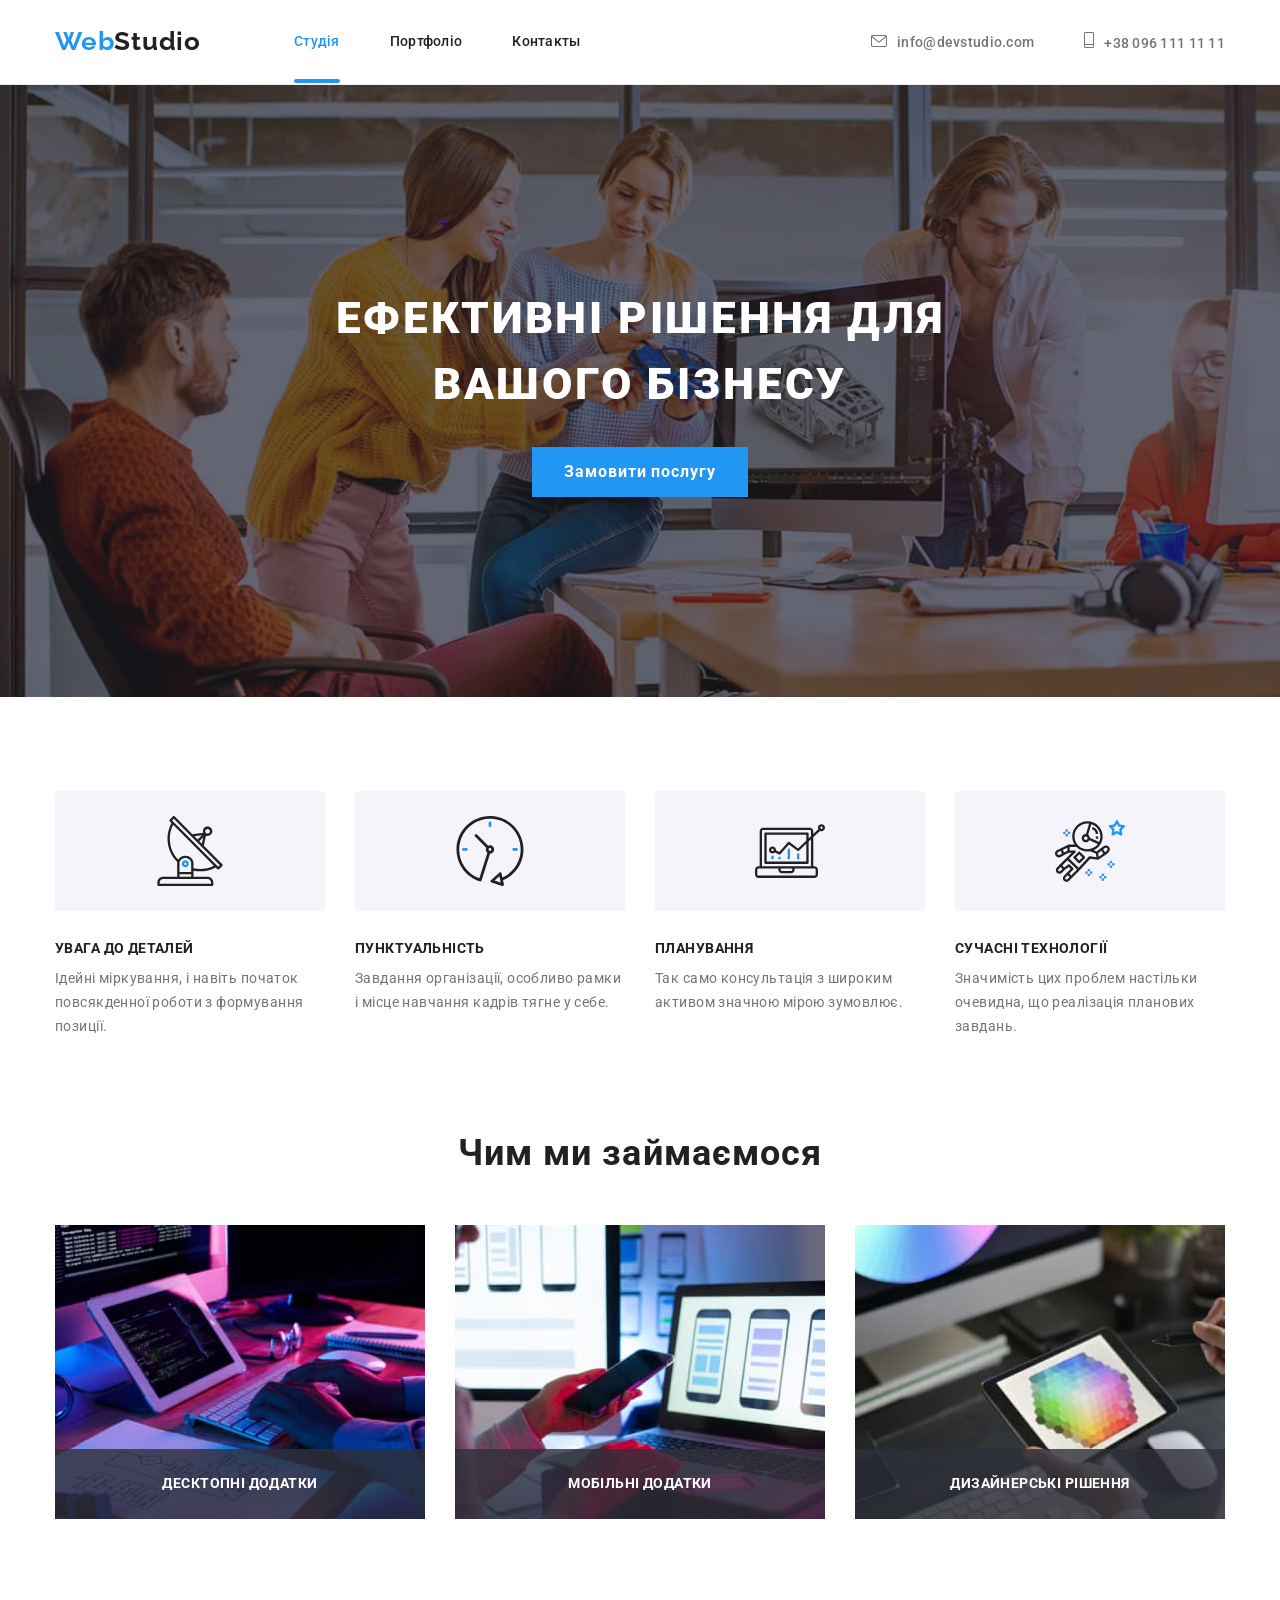
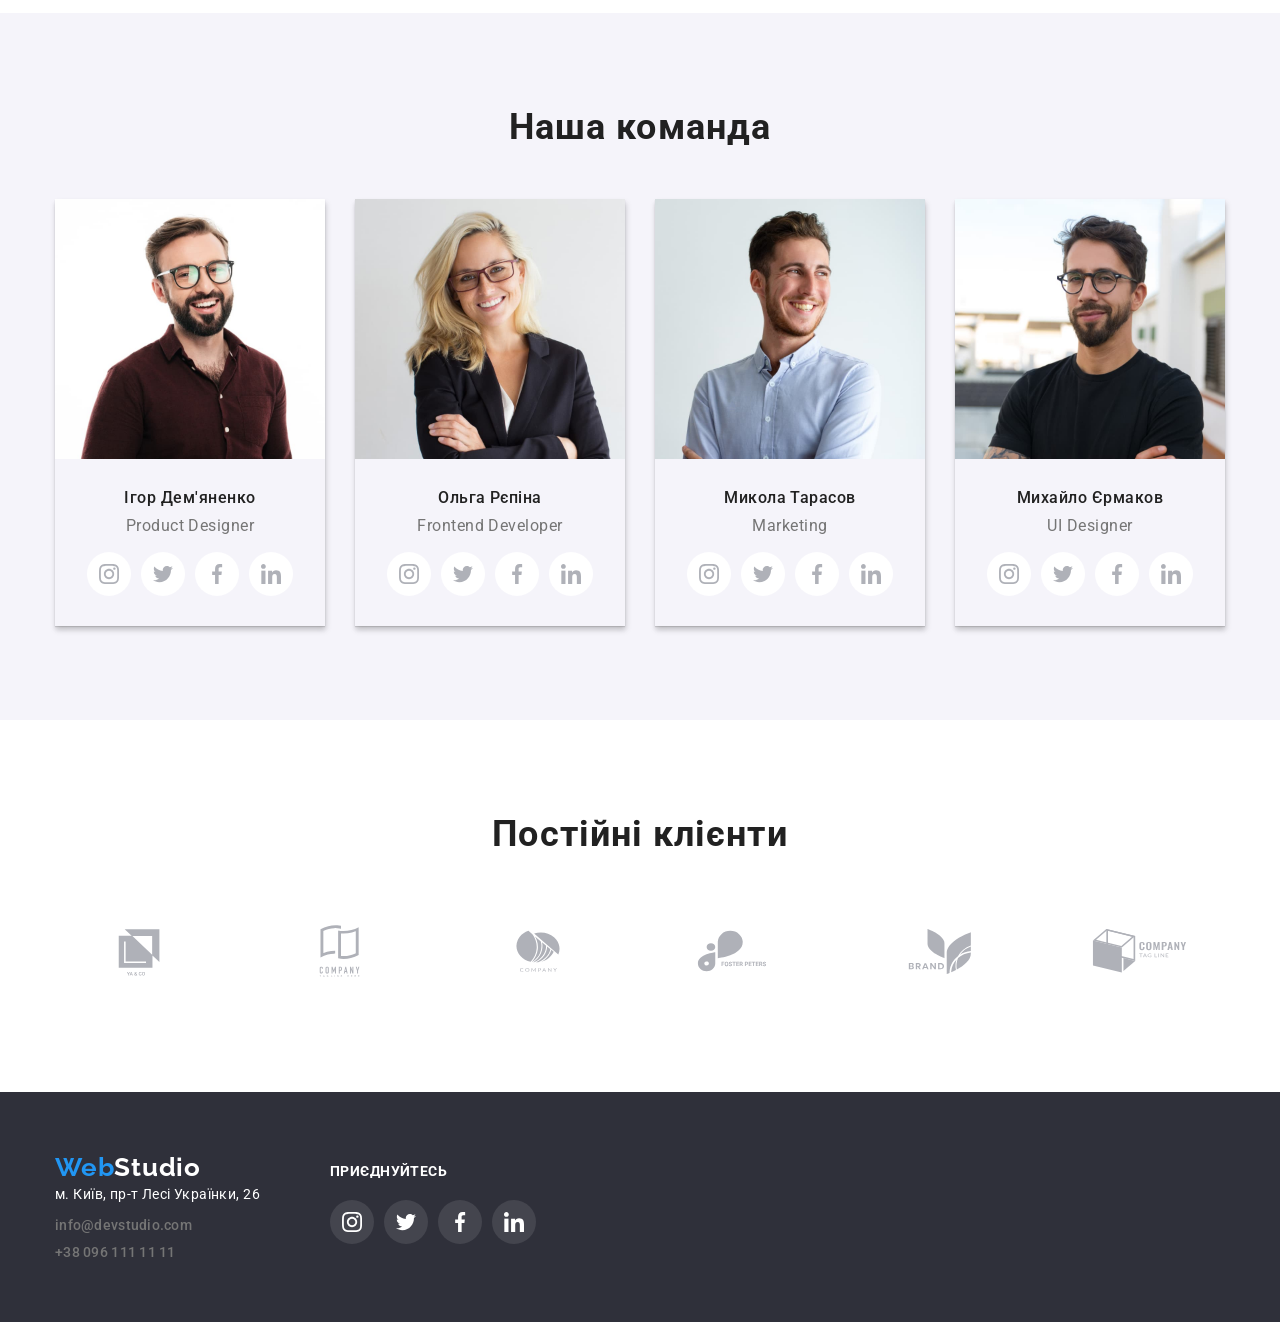
==== index.html @ 94a797a4 "Fixed bugs" ====
<!DOCTYPE html>
<html lang="uk">

<head>
    <meta charset="UTF-8" />
    <meta http-equiv="X-UA-Compatible" content="IE=edge" />
    <meta name="viewport" content="width=device-width, initial-scale=1.0" />
    <title>Студія</title>
    <link rel="stylesheet" href="https://cdn.jsdelivr.net/npm/modern-normalize@1.1.0/modern-normalize.min.css">
    <link rel="preconnect" href="https://fonts.googleapis.com" />
    <link rel="preconnect" href="https://fonts.gstatic.com" crossorigin />
    <link href="https://fonts.googleapis.com/css2?family=Raleway:wght@700&family=Roboto:wght@400;500;700;900&display=swap" rel="stylesheet" />
    <link rel="stylesheet" href="./css/styles.css" />
</head>

<body>
    <!-- HEADER-->
    <header class="header">
        <div class="page-header container">
            <nav class="page-nav">
                <a class="logo logo-link link" href="index.html" lang="en">Web<span class="logo-heater">Studio</span></a>
                <ul class="menu list">
                    <li class="menu-item"><a class="menu-link  current" href="index.html">Студія</a></li>
                    <li class="menu-item"><a class="menu-link" href="portfolio.html">Портфоліо</a></li>
                    <li class="menu-item"><a class="menu-link" href="contact.html">Контакты</a></li>
                </ul>
            </nav>
            <ul class="list contact">
                <li class="menu-contact">
                    <a class="contact-list link contact-mail" href="mailto:info@devstudio.com"><svg class="contact-icon"
                            width="16" height="12">
                            <use href="./images/sprite.svg#icon-mail"></use>
                        </svg>info@devstudio.com</a>
                </li>
                <li class="menu-contact">
                    <a class="contact-list link" href="tel:+380961111111"><svg class="contact-icon" width="10" height="16">
                            <use href="./images/sprite.svg#icon-tel"></use>
                        </svg>+38 096 111 11 11</a>
                </li>
            </ul>
        </div>
    </header>
    <!--MAIN-->
    <main>
        <!--HERO-->
        <section class="hero background">
            <h1 class="hero-title">ЕФЕКТИВНІ РІШЕННЯ ДЛЯ<br>ВАШОГО БІЗНЕСУ</h1>
            <button class="modal-btn modal-btn-container" type="button" data-modal-open>Замовити послугу</button>
        </section>
        <!--ABOUT-->
        <section class="section">
            <div class="container">
                <h2 class="visually-hidden"></h2>
                <ul class="about-list list">
                    <li class="about-list-item">
                        <div class="about-list-container">
                            <svg width="70" height="70" class="about-list-icon">
                                <use href="./images/sprite.svg#icon-antenna"></use>
                            </svg>
                        </div>                        
                        <h3 class="about-title-item">УВАГА ДО ДЕТАЛЕЙ</h3>
                        <p class="about-paragraph">Ідейні міркування, і навіть початок повсякденної роботи з формування позиції.</p>
                    </li>
                    <li class="about-list-item">
                        <div class="about-list-container">
                            <svg width="70" height="70" class="about-list-icon">
                                <use href="./images/sprite.svg#icon-clock"></use>
                            </svg>
                        </div>                      
                        <h3 class="about-title-item">ПУНКТУАЛЬНІСТЬ</h3>
                        <p class="about-paragraph">Завдання організації, особливо рамки і місце навчання кадрів тягне у себе.</p>
                    </li>
                    <li class="about-list-item">
                        <div class="about-list-container"> 
                            <svg width="70" height="70" class="about-list-icon">
                            <use href="./images/sprite.svg#icon-diagram"></use>
                        </svg>
                        </div>
                        <h3 class="about-title-item">ПЛАНУВАННЯ</h3>
                        <p class="about-paragraph">Так само консультація з широким активом значною мірою зумовлює.</p>
                    </li>
                    <li class="about-list-item">
                        <div class="about-list-container">
                            <svg width="70" height="70" class="about-list-icon">
                                <use href="./images/sprite.svg#icon-astronaut"></use>
                            </svg>
                        </div>                        
                        <h3 class="about-title-item">СУЧАСНІ ТЕХНОЛОГІЇ</h3>
                        <p class="about-paragraph">Значимість цих проблем настільки очевидна, що реалізація планових завдань.</p>
                    </li>
                </ul>
            </div>
        </section>
                <!--WORK-->
        <section class="section work-section">
            <div class="container">
                <h2 class="all-titles">Чим ми займаємося</h2>
                <ul class="work-img-container">
                    <li class="work-list">
                        <div class="work-list-wrapper">
                            <img class="work-img" src="./images/about/img0.jpg" alt="фото людина друкує на комп'ютері" width="370" height="294"/>
                            <p class="work-overlay">Десктопні додатки</p>
                        </div>
                    </li>

                    <li class="work-list">
                        <div class="work-list-wrapper">
                            <img class="work-img" src="./images/about/img1.jpg" alt="фото людина друкує на комп'ютері і дивиться на смартфон" width="370" height="294"/>
                            <p class="work-overlay">Мобільні додатки</p>
                        </div>
                    </li>

                    <li class="work-list">
                        <div class="work-list-wrapper">
                            <img class="work-img" src="./images/about/img2.jpg" alt="фото людина малює на планшеті" width="370" height="294"/>
                            <p class="work-overlay">Дизайнерські рішення</p>
                        </div>
                    </li>
                </ul>
            </div>
        </section>
        <!--TEAM-->
        <section class="section team-section">
            <div class="container">
                <h2 class="all-titles">Наша команда</h2>
                <ul class="list menu-team">
                    <li class="team-cards">
                        <img class="team-img" src="./images/team/igor.jpg" alt="Фото Ігор Дем'яненко" width="270" height="260"/>
                        <div class="team-subscription">
                            <h3 class="team-title">Ігор Дем'яненко</h3>
                            <p class="team-paragraph" lang="en">Product Designer</p>
                            <ul class="social-list list">
                                <li class="social-list-item">
                                    <a class="social-list-link" href="">
                                        <svg width="20" height="20" class="social-list-icon">
                                            <use href="./images/sprite.svg#icon-instagram"></use>
                                        </svg>
                                    </a>
                                </li>
                                <li class="social-list-item">
                                    <a class="social-list-link" href="">
                                        <svg width="20" height="20" class="social-list-icon">
                                            <use href="./images/sprite.svg#icon-twitter"></use>
                                        </svg>
                                    </a>
                                </li>
                                <li class="social-list-item">
                                    <a class="social-list-link" href="">
                                        <svg width="20" height="20" class="social-list-icon">
                                            <use href="./images/sprite.svg#icon-facebook"></use>
                                        </svg>
                                    </a>
                                </li>
                                <li class="social-list-item">
                                    <a class="social-list-link" href="">
                                        <svg width="20" height="20" class="social-list-icon">
                                            <use href="./images/sprite.svg#icon-linkedin"></use>
                                        </svg>
                                    </a>
                                </li>
                            </ul>
                        </div>
                    </li>
                    <li class="team-cards">
                        <img class="team-img" src="./images/team/olga.jpg" alt="Фото Ольга Рєпіна" width="270" height="260"/>
                        <div class="team-subscription">
                            <h3 class="team-title">Ольга Рєпіна</h3>
                            <p class="team-paragraph" lang="en">Frontend Developer</p>
                            <ul class="social-list list">
                                <li class="social-list-item">
                                    <a class="social-list-link" href="">
                                        <svg width="20" height="20" class="social-list-icon">
                                            <use href="./images/sprite.svg#icon-instagram"></use>
                                        </svg>
                                    </a>
                                </li>
                                <li class="social-list-item">
                                    <a class="social-list-link" href="">
                                        <svg width="20" height="20" class="social-list-icon">
                                            <use href="./images/sprite.svg#icon-twitter"></use>
                                        </svg>
                                    </a>
                                </li>
                                <li class="social-list-item">
                                    <a class="social-list-link" href="">
                                        <svg width="20" height="20" class="social-list-icon">
                                            <use href="./images/sprite.svg#icon-facebook"></use>
                                        </svg>
                                    </a>
                                </li>
                                <li class="social-list-item">
                                    <a class="social-list-link" href="">
                                        <svg width="20" height="20" class="social-list-icon">
                                            <use href="./images/sprite.svg#icon-linkedin"></use>
                                        </svg>
                                    </a>
                                </li>
                            </ul>
                        </div>
                    </li>
                    <li class="team-cards">
                        <img class="team-img" src="./images/team/nikolay.jpg" alt="Фото Микола Тарасов" width="270" height="260"/>
                        <div class="team-subscription">
                            <h3 class="team-title">Микола Тарасов</h3>
                            <p class="team-paragraph" lang="en">Marketing</p>
                            <ul class="social-list list">
                                <li class="social-list-item">
                                    <a class="social-list-link" href="">
                                        <svg width="20" height="20" class="social-list-icon">
                                            <use href="./images/sprite.svg#icon-instagram"></use>
                                        </svg>
                                    </a>
                                </li>
                                <li class="social-list-item">
                                    <a class="social-list-link" href="">
                                        <svg width="20" height="20" class="social-list-icon">
                                            <use href="./images/sprite.svg#icon-twitter"></use>
                                        </svg>
                                    </a>
                                </li>
                                <li class="social-list-item">
                                    <a class="social-list-link" href="">
                                        <svg width="20" height="20" class="social-list-icon">
                                            <use href="./images/sprite.svg#icon-facebook"></use>
                                        </svg>
                                    </a>
                                </li>
                                <li class="social-list-item">
                                    <a class="social-list-link" href="">
                                        <svg width="20" height="20" class="social-list-icon">
                                            <use href="./images/sprite.svg#icon-linkedin"></use>
                                        </svg>
                                    </a>
                                </li>
                            </ul>
                        </div>                        
                    </li>
                    <li class="team-cards">
                        <img class="team-img" src="./images/team/mixail.jpg" alt="Фото Михайло Єрмаков" width="270" height="260"/>
                        <div class="team-subscription">
                            <h3 class="team-title">Михайло Єрмаков</h3>
                            <p class="team-paragraph" lang="en">UI Designer</p>
                            <ul class="social-list list">
                                <li class="social-list-item">
                                    <a class="social-list-link" href="">
                                        <svg width="20" height="20" class="social-list-icon">
                                            <use href="./images/sprite.svg#icon-instagram"></use>
                                        </svg>
                                    </a>
                                </li>
                                <li class="social-list-item">
                                    <a class="social-list-link" href="">
                                        <svg width="20" height="20" class="social-list-icon">
                                            <use href="./images/sprite.svg#icon-twitter"></use>
                                        </svg>
                                    </a>
                                </li>
                                <li class="social-list-item">
                                    <a class="social-list-link" href="">
                                        <svg width="20" height="20" class="social-list-icon">
                                            <use href="./images/sprite.svg#icon-facebook"></use>
                                        </svg>
                                    </a>
                                </li>
                                <li class="social-list-item">
                                    <a class="social-list-link" href="">
                                        <svg width="20" height="20" class="social-list-icon">
                                            <use href="./images/sprite.svg#icon-linkedin"></use>
                                        </svg>
                                    </a>
                                </li>
                            </ul>
                        </div>                        
                    </li>
                </ul>
            </div>
        </section>
        <!--CLIENTS-->
        <section class="section">
            <div class="container">
                <h2 class="all-titles">Постійні клієнти</h2>
                <ul class="clients-list">
                    <li class="clients-list-item">
                        <a class="clients-list-link" href="">
                            <svg width="106" height="60" class="clients-list-icon">
                                <use href="./images/sprite.svg#Logo1"></use>
                            </svg>
                        </a>
                    </li>
                    <li class="clients-list-item">
                        <a class="clients-list-link" href="">
                            <svg width="106" height="60" class="clients-list-icon">
                                <use href="./images/sprite.svg#Logo2"></use>
                            </svg>
                        </a>
                    </li>
                    <li class="clients-list-item">
                        <a class="clients-list-link" href="">
                            <svg width="106" height="60" class="clients-list-icon">
                                <use href="./images/sprite.svg#Logo3"></use>
                            </svg>
                        </a>
                    </li>
                    <li class="clients-list-item">
                        <a class="clients-list-link" href="">
                            <svg width="106" height="60" class="clients-list-icon">
                                <use href="./images/sprite.svg#Logo4"></use>
                            </svg>
                        </a>
                    </li>
                    <li class="clients-list-item">
                        <a class="clients-list-link" href="">
                            <svg width="106" height="60" class="clients-list-icon">
                                <use href="./images/sprite.svg#Logo5"></use>
                            </svg>
                        </a>
                    </li>
                    <li class="clients-list-item">
                        <a class="clients-list-link" href="">
                            <svg width="106" height="60" class="clients-list-icon">
                                <use href="./images/sprite.svg#Logo6"></use>
                            </svg>
                        </a>
                    </li>
                </ul>
            </div>
        </section>
    </main>
    <!--FOOTER-->
    <footer class="footer">
        <div class="footer-container container">
            <div class="footer-list">
                <a class="logo-link logo-footer-link link" href="index.html" lang="en">Web<span
                        class="logo-footer">Studio</span></a>
                <address>
                    <ul class="list">
                        <li class="adress-link"><a class="contact-adress list link" href="https://goo.gl/maps/ARjSeqXz5D1srHnS8"
                                target="_blank" rel="noopener noreferrer">м. Київ, пр-т Лесі Українки, 26</a></li>
                        <li class="adress-link"><a class="contact-list list link"
                                href="mailto:info@devstudio.com">info@devstudio.com</a></li>
                        <li class="adress-link"><a class="contact-list list link" href="tel:+380961111111">+38 096 111 11 11</a>
                        </li>
                    </ul>
                </address>
            </div>
            
            <div class="footer-social-container">
                <p class="footer-paragraph">ПРИЄДНУЙТЕСЬ</p>
                <ul class="footer-social-list list">
                    <li class="footer-social-list-item">
                        <a class="footer-social-list-link" href="">
                            <svg width="20" height="20" class="footer-social-list-icon">
                                <use href="./images/sprite.svg#icon-instagram"></use>
                            </svg>
                        </a>
                    </li>
                    <li class="footer-social-list-item">
                        <a class="footer-social-list-link" href="">
                            <svg width="20" height="20" class="footer-social-list-icon">
                                <use href="./images/sprite.svg#icon-twitter"></use>
                            </svg>
                        </a>
                    </li>
                    <li class="footer-social-list-item">
                        <a class="footer-social-list-link" href="">
                            <svg width="20" height="20" class="footer-social-list-icon">
                                <use href="./images/sprite.svg#icon-facebook"></use>
                            </svg>
                        </a>
                    </li>
                    <li class="footer-social-list-item">
                        <a class="footer-social-list-link" href="">
                            <svg width="20" height="20" class="footer-social-list-icon">
                                <use href="./images/sprite.svg#icon-linkedin"></use>
                            </svg>
                        </a>
                    </li>
                </ul>
            </div>
        </div>
    </footer>

    <div class="backdrop is-hidden" data-modal>
        <div class="modal">
            <button type="button" class="modal-close-btn" data-modal-close>
                <svg width="11" height="11" class="modal-close-btn-icon">
                    <use href="./images/sprite.svg#icon-close-btn"></use>
                </svg>
            </button>
        </div>
    </div>
    <script src="./js/modal.js"></script>
</body>

</html>
---- css/styles.css ----
:root {
    --primary-font: 'Roboto',sans-serif;
    --secondary-font: 'Raleway', sans-serif;
    --primary-text-color: #212121;
    --secondary-text-color: #757575;
    --ternary-text-color: #FFFFFF;
    --quaternary-text-color: #2196F3;
    --primary-background: #FFFFFF;
    --secondary-background: #2F303A;
    --ternary-bacground: #2196F3;
    --quaternary-bacground: #000000;
    --quinary-bacground: #F5F4FA;
    --primary-color: #EEEEEE;
    --secondary-color: #FFFFFF;
    --ternary-color: #2196F3;
    --transition-duration-and-func: 250ms cubic-bezier(0.4, 0, 0.2, 1);
}

h1,
h2,
h3,
p {
    margin-top: 0;
    margin-bottom: 0;
}

ul,
ol {
    margin: 0;
    padding: 0;
    list-style: none;
}

img {
    display: block;
    max-width: 100%;
    height: auto;
}

button {
    cursor: pointer;
}

.list {
    list-style: none;
}

.link {
    text-decoration: none;
}

.section {
    padding-top: 94px;
    padding-bottom: 94px;
}

.container {
    width: 1200px;
    margin-left: auto;
    margin-right: auto;
    padding-left: 15px;
    padding-right: 15px;
}

body {
    font-family: var(--primary-font), sans-serif;
    color: var(--primary-text-color);
}

/*text-decoration: underline;
text-decoration-line: 1px;
text-decoration-color: #2196F3;*/


/* ============ INDEX.HTML==============*/

/* BODY */

/* ================= HEADER ================= */
.page-header {
    display: flex;
    align-items: center;
}

.header {
    border-bottom: 1px solid #ECECEC;
}

.page-nav {
    display: flex;
    align-items: center;
}

.logo {
    margin-right: 93px;
    padding-top: 24px;
    padding-bottom: 25px;
}

.logo-link {
    font-family: var(--secondary-font);
    font-weight: 700;
    font-size: 26px;
    line-height: 1.19;
    letter-spacing: 0.03em;
    color: var(--quaternary-text-color);
}

.logo-heater {
    color: var(--primary-text-color);
}

.menu {
    display: flex;
    align-items: center;
}

.menu-item:not(:last-child) {
    margin-right: 50px;
}

.menu-link {
    position: relative;
    display: block;
    font-weight: 500;
    font-size: 14px;
    line-height: 1.14;
    letter-spacing: 0.02em;
    color: var(--primary-text-color);
    list-style: none;
    text-decoration: none;
    padding-top: 32px;
    padding-bottom: 32px;
    display: block;
    transition: color var(--transition-duration-and-func); 
}

.current::after {
    content: "";
    position: absolute;
    display: block;
    width: 100%;
    height: 4px;
    background-color: var(--ternary-bacground);
    border-radius: 2px;
    left: 0;
    bottom: -1px;
}

.current {
    display: block;
    color: var(--ternary-color);
}

.menu-link:hover,
.menu-link:focus {
    color: var(--quaternary-text-color);
}

.menu-link.current {
    color: var(--quaternary-text-color);
}

.contact {
    display: flex;
    align-items: center;
    margin-left: auto;
    padding-top: 32px;
    padding-bottom: 32px;
}

.menu-contact:not(:last-child) {
    margin-right: 50px;
}

.contact-list {
    font-style: normal;
    font-weight: 500;
    font-size: 14px;
    line-height: 1.14;
    letter-spacing: 0.02em;
    color: var(--secondary-text-color);
    transition: color var(--transition-duration-and-func);
}

.contact-list:hover,
.contact-list:focus {
    color: var(--quaternary-text-color);
}

.contact-icon {
    fill: currentColor;
    margin-right: 10px;
}

/* ================= /HEADER  ================= */

/* =================  MAIN  ================= */

/*  ================= HERO  ================= */
.hero {
    padding: 200px 0;
    text-align: center;
}

.background {
    background-image: linear-gradient(rgba(47,
        48, 58, 0.4),rgba(47, 48, 58, 0.4)), url('../images/bg.jpg');
    background: #C4C4C4(47, 48, 58, 0.4);
    background-size: cover;
    background-position: border-box;
}

.hero-title {
    font-weight: 900;
    font-size: 44px;
    line-height: 1.5;
    letter-spacing: 0.06em;
    text-transform: uppercase;
    text-align: center;
    color: var(--ternary-text-color);
    margin-bottom: 30px;
}

.modal-btn-container {
    padding-top: 30px;
    padding-bottom: 200px;
    padding-left: auto;
    padding-right: auto;
}

.modal-btn {
    margin-left: auto;
    margin-right: auto;
    padding-top: 10px;
    padding-bottom: 10px;
    padding-left: 32px;
    padding-right: 32px;
    font-weight: 700;
    font-size: 16px;
    line-height: 1.87;
    display: flex;
    align-items: center;
    text-align: center;
    letter-spacing: 0.06em;
    color: var(--ternary-text-color);
    background-color: var(--ternary-bacground);
    border: none;
    transition: border var(--transition-duration-and-func), box-shadow var(--transition-duration-and-func);
}

.modal-btn:hover,
.modal-btn:focus {
    border: 1px solid #2196F3;
    box-shadow: 0px 4px 4px rgba(0, 0, 0, 0.15);
    border-radius: 4px;
}
/*  ================= /HERO  ================= */

/*  ================= ABOUT  ================= */

.visually-hidden {
    position: absolute;
    white-space: nowrap;
    width: 1px;
    height: 1px;
    overflow: hidden;
    border: 0;
    padding: 0;
    clip: rect(0 0 0 0);
    clip-path: inset(50%);
    margin: -1px;
}

.about-title {
    display: none;
}

.about-list {
    display: flex;
    justify-content: center;
    gap: 30px;
}

.about-list-container { 
    display: flex;
    justify-content: center;
    align-items: center;
    width: 270px;
    height: 120px;
    background-color: #F5F4FA;
    border-radius: 4px;
    margin-bottom: 30px;
}

.about-title-item {
    font-weight: 700;
    font-size: 14px;
    line-height: 1.14;
    letter-spacing: 0.03em;
    text-transform: uppercase;
    color: var(--primary-text-color);
    margin-bottom: 10px;
}

.about-paragraph {
    font-size: 14px;
    line-height: 1.71;
    letter-spacing: 0.03em;
    color: var(--secondary-text-color);
}
/*  ================= /ABOUT  =================*/

/*  ================= WORK  =================*/
.work-section {
    padding-top: 0;
}

.work-container {
    padding-top: 118px;
    padding-bottom: 94px;
    padding-left: auto;
    padding-right: auto;
}

.all-titles {
    font-weight: 700;
    font-size: 36px;
    line-height: 1.16;
    text-align: center;
    letter-spacing: 0.03em;
    color: var(--primary-text-color);
    margin-bottom: 50px;
}

.work-img-container {
    display: flex;
    align-items: center;
    gap: 30px;
}

.work-list {
    display: block;
}

.work-list-wrapper {
    position: relative;
}

.work-overlay {
    position: absolute;
    bottom: 0;
    left: 0;
    overflow: auto;
    font-weight: 700;
    font-size: 14px;
    line-height: 1.14;
    text-align: center;
    letter-spacing: 0.03em;
    text-transform: uppercase;
    color: var(--ternary-text-color);
    background-color: rgba(47, 48, 58, 0.8);
    width: 100%;
    height: 70px;
    padding-top: 27px;
    padding-bottom: 27px;
    padding-left: auto;
    padding-right: auto;
}

/*  ================= /WORK  =================*/

/* ================= TEAM  ================= */
.team-section {
    background-color: var(--quinary-bacground);
}

.menu-team {
    display: flex;
    align-items: center;
    gap: 30px;
}

.team-cards {
    flex-basis: calc((100% - 90px)/4);
    box-shadow: 0px 1px 1px rgba(0, 0, 0, 0.12), 0px 4px 4px rgba(0, 0, 0, 0.06), 1px 4px 6px rgba(0, 0, 0, 0.16);
}

.team-subscription {
    padding-top: 30px;
    padding-bottom: 30px;
}

.team-title {
    font-weight: 500;
    font-size: 16px;
    line-height: 1.18;
    text-align: center;
    letter-spacing: 0.03em;
    color: var(--primary-text-color);
    margin-bottom: 10px;
}

.team-paragraph{
    font-size: 16px;
    line-height: 1.18;
    text-align: center;
    letter-spacing: 0.03em;
    color: var(--secondary-text-color);
    margin-bottom: 16px;
}

.social-list {
    display: flex;
    justify-content: center;
    gap: 10px;
}

.social-list-link {
    display: flex;
    justify-content: center;
    align-items: center;
    width: 44px;
    height: 44px;
    border-radius: 50%;
    color: #AFB1B8;
    background-color: var(--primary-background);
    border: none;
    transition: background-color var(--transition-duration-and-func), fill var(--transition-duration-and-func);
}

.social-list-link:hover,
.social-list-link:focus {
    background-color: var(--ternary-bacground);
}

.social-list-link:hover .social-list-icon,
.social-list-link:focus .social-list-icon {
    fill: #FFFFFF;
}

.social-list-icon {
    fill: #AFB1B8;
}
/* ================= /TEAM  ================= */
/* ================= CLIENTS  ================= */
.clients-list {
    display: flex;
    justify-content: center;
    gap: 30px;
}

.clients-list-item {
}

.clients-list-link {
    display: flex;
    justify-content: center;
    align-items: center;
    width: 170px;
    height: 92px;
    border: 1px solid #AFB1B8;
    border-radius: 4px;
    border: none;
    transition: fill var(--transition-duration-and-func), border var(--transition-duration-and-func);
}

.clients-list-link:hover .clients-list-icon,
.clients-list-link:focus .clients-list-icon {
    fill: #2196F3;
}

.clients-list-link:hover,
.clients-list-link:focus {
    border: 1px solid #2196F3;
    border-radius: 4px;
}


.clients-list-icon {
    fill: #AFB1B8;
}
/*  ================= /MAIN  ================= */
/* /BODY */

/*  ================= FOOTER  ================= */
.footer {
    padding-bottom: 60px;
    background-color: var(--secondary-background);
}

.footer-container {
    display: flex;
}

.footer-list {
    padding-top: 60px;
    margin-right: 70px;
}

.logo-footer-link {
    margin-bottom: 20px;
}

.logo-footer {
    color: var(--ternary-text-color);
}

.adress-link:not(:last-child) {
    margin-bottom: 9px;
}

.contact-adress {
    font-style: normal;
    font-size: 14px;
    line-height: 1.71;
    letter-spacing: 0.03em;
    color: var(--ternary-text-color);
    transition: color var(--transition-duration-and-func);
}

.contact-adress:hover,
.contact-adress:focus {
    color: var(--quaternary-text-color);
}

.footer-paragraph {
    font-weight: 700;
    font-size: 14px;
    line-height: 1.14;
    letter-spacing: 0.03em;
    text-transform: uppercase;
    color: var(--ternary-text-color);
    margin-bottom: 20px;
}

.footer-social-container {
    padding-top: 72px;

}

.footer-social-list {
    display: flex;
    gap: 10px;
}

.footer-social-list-link {
    display: flex;
    justify-content: center;
    align-items: center;
    width: 44px;
    height: 44px;
    border-radius: 50%;
    background-color: rgba(255, 255, 255, 0.1);
    transition: background-color var(--transition-duration-and-func);
}

.footer-social-list-link:hover,
.footer-social-list-link:focus {
    background-color: var(--ternary-bacground);
}

.footer-social-list-icon {
    fill: #FFFFFF;
}
/*  ================= /FOOTER  =================*/

/*  ================= MODAL WINDOW  =================*/

.backdrop {
    position: fixed;
    z-index: 100;
    top: 0;
    left: 0;
    width: 100%;
    height: 100%;
    background-color: rgba(0, 0, 0, 0.2);

    transition: opacity var(--transition-duration-and-func), visibility var(--transition-duration-and-func);
}

.backdrop.is-hidden {
    opacity: 0;
    visibility: hidden;
    pointer-events: none;
}

.modal {
    position: absolute;
    top: 50%;
    left: 50%;
    transform: translate(-50%, -50%);

    width: 528px;
    height: 581px;
    background-color: #FFFFFF;
}

.modal-close-btn {
    position: absolute;
    top: 10px;
    right: 10px;

    display: flex;
    justify-content: center;
    align-items: center;
    width: 30px;
    height: 30px;
    border-radius: 50%;
    background: #FFFFFF;
    border: 1px solid rgba(0, 0, 0, 0.1);
    padding: 0;
    transition: border-color var(--transition-duration-and-func);
}

.modal-close-btn:hover,
.modal-close-btn:focus {
    border-color: var(--ternary-color);
}

.modal-close-btn-icon {
    transition: fill var(--transition-duration-and-func);
}

.modal-close-btn:hover .modal-close-btn-icon,
.modal-close-btn:focus .modal-close-btn-icon {
    fill: var(--ternary-color);
}



/* ============ /INDEX.html ============ */

/* ============ PORTFOLIO.html ============ */
.button-menu {
    justify-content: center;
    display: flex;
    align-items: center;
    margin-bottom: 50px;
}

.button-menu-item:not(:last-child) {
    margin-right: 8px;
}


.menu-btn {
    padding-top: 8px;
    padding-bottom: 8px;
    padding-left: 22px;
    padding-right: 22px;
    font-weight: 500;
    font-size: 16px;
    line-height: 1.62;
    text-align: center;
    letter-spacing: 0.03em;
    background-color: #F5F4FA;
    border-radius: 4px;
    border: none;
    transition: color var(--transition-duration-and-func), background-color var(--transition-duration-and-func), box-shadow var(--transition-duration-and-func);
}

.menu-btn:hover,
.menu-btn:focus {
    color: #FFFFFF;
    background-color: var(--ternary-bacground);
    box-shadow: 0px 3px 1px rgba(0, 0, 0, 0.1), 0px 1px 2px rgba(0, 0, 0, 0.08), 0px 2px 2px rgba(0, 0, 0, 0.12);
}

.overlay {
    position: absolute;
    top: 0;
    left: 0;
    overflow: auto;
    transform: translate(0, 100%);
    transition: transform var(--transition-duration-and-func);

    font-weight: 400;
    font-size: 18px;
    line-height: 1.5;
    letter-spacing: 0.02em;
    color: var(--ternary-text-color);
    background-color: rgba(33, 150, 243, 0.9);
    width: 100%;
    height: 100%;
    padding-top: 63px;
    padding-bottom: 63px;
    padding-left: 24px;
    padding-right: 24px;
}

.menu-portfolio {
    display: flex;
    flex-wrap: wrap;
    gap: 30px;
}

.portfolio-cards {
    flex-basis: calc((100% - 60px) / 3);
    transition: box-shadow var(--transition-duration-and-func);
}

.portfolio-cards:hover {
    box-shadow: 0px 1px 1px rgba(0, 0, 0, 0.12), 0px 4px 4px rgba(0, 0, 0, 0.06), 1px 4px 6px rgba(0, 0, 0, 0.16);
}

.portfolio-link:hover .overlay,
.portfolio-link:focus .overlay {
    transform: translate(0, 0);
}

.portfolio-link {
    display: block;
}

.portfolio-link-wrapper {
    position: relative;
    overflow: hidden;
}

.portfolio-subscription {
    border: 1px solid #EEEEEE;
    border-top: none;
    padding-top: 20px;
    padding-bottom: 20px;
    padding-left: 24px;
    padding-right: 24px;
}

.portfolio-title {
    font-weight: 700;
    font-size: 18px;
    line-height: 2;
    letter-spacing: 0.06em;
    color: var(--primary-text-color);
    text-decoration: none;
    margin-bottom: 4px;
}

.portfolio-paragraph {
    font-size: 16px;
    line-height: 1.67;
    letter-spacing: 0.03em;
    color: var(--secondary-text-color);
    text-decoration: none;
}

/* ============ /PORTFOLIO.html ============ */
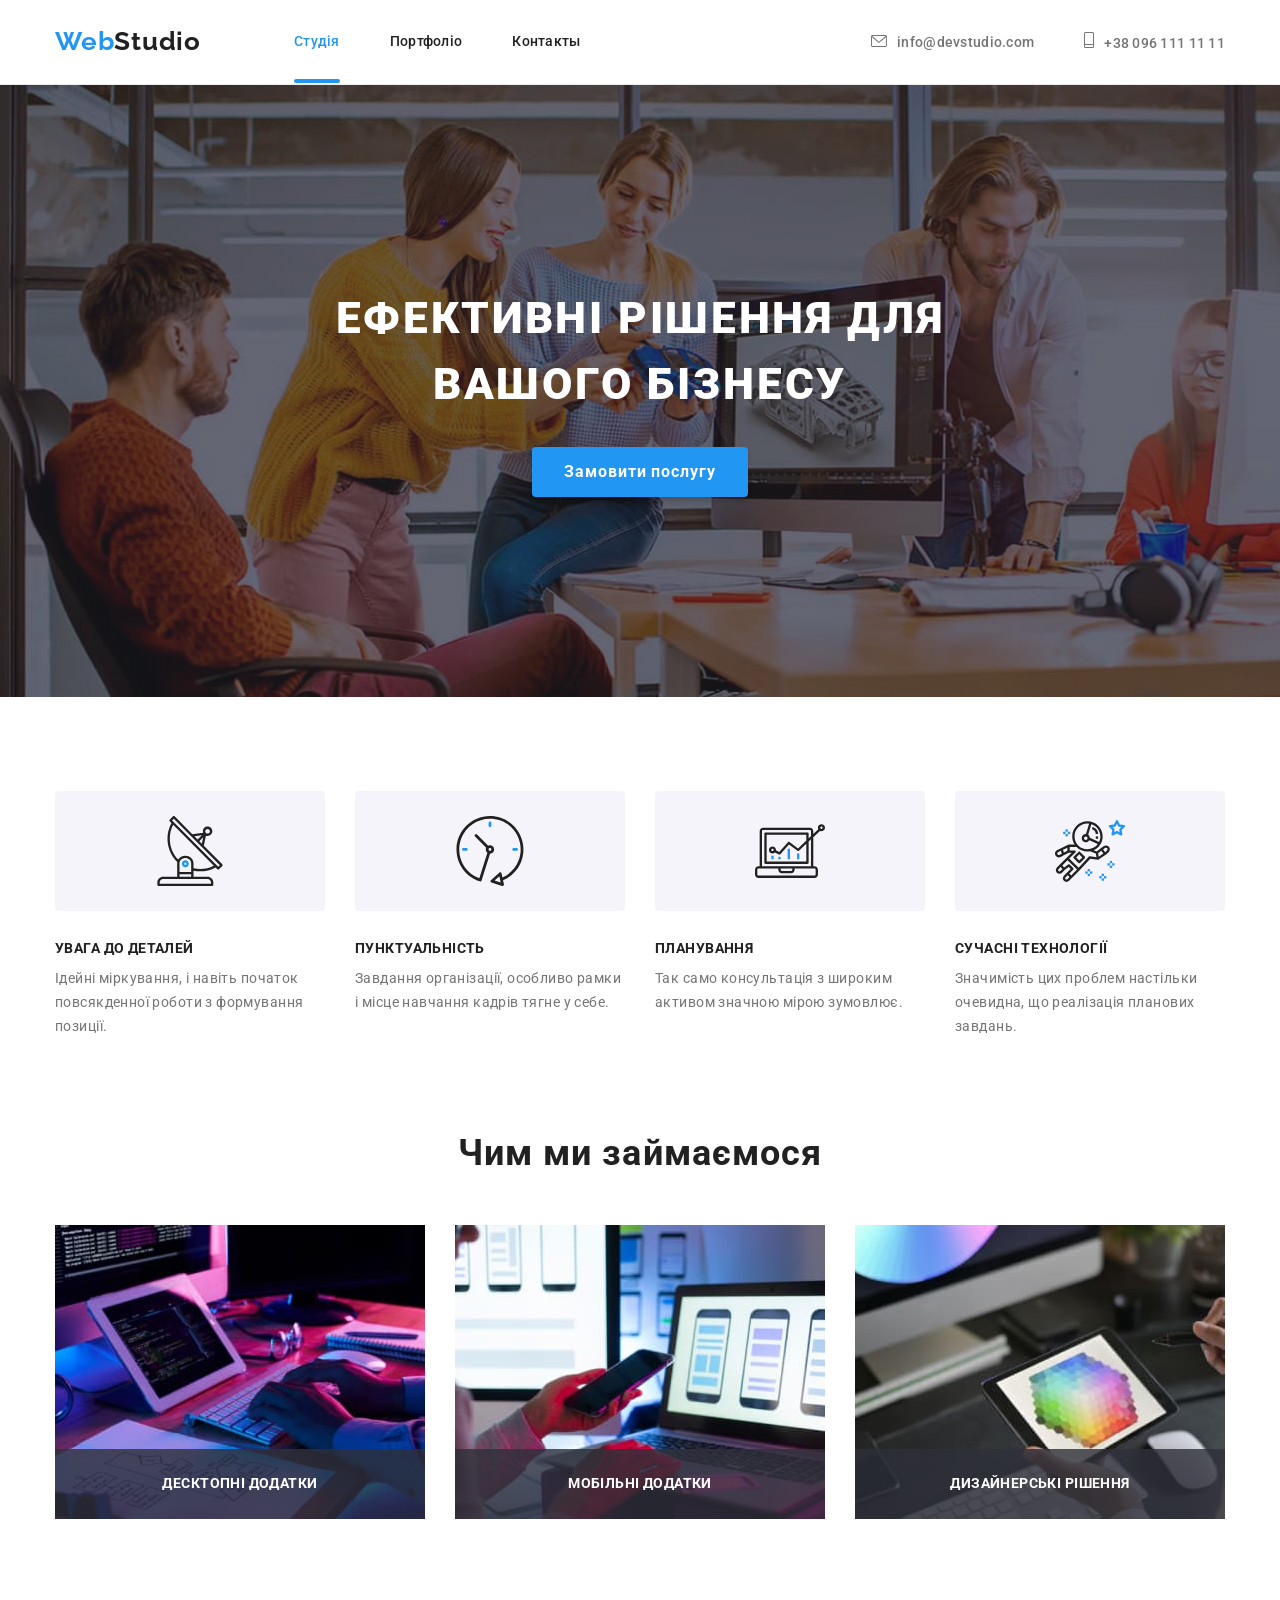
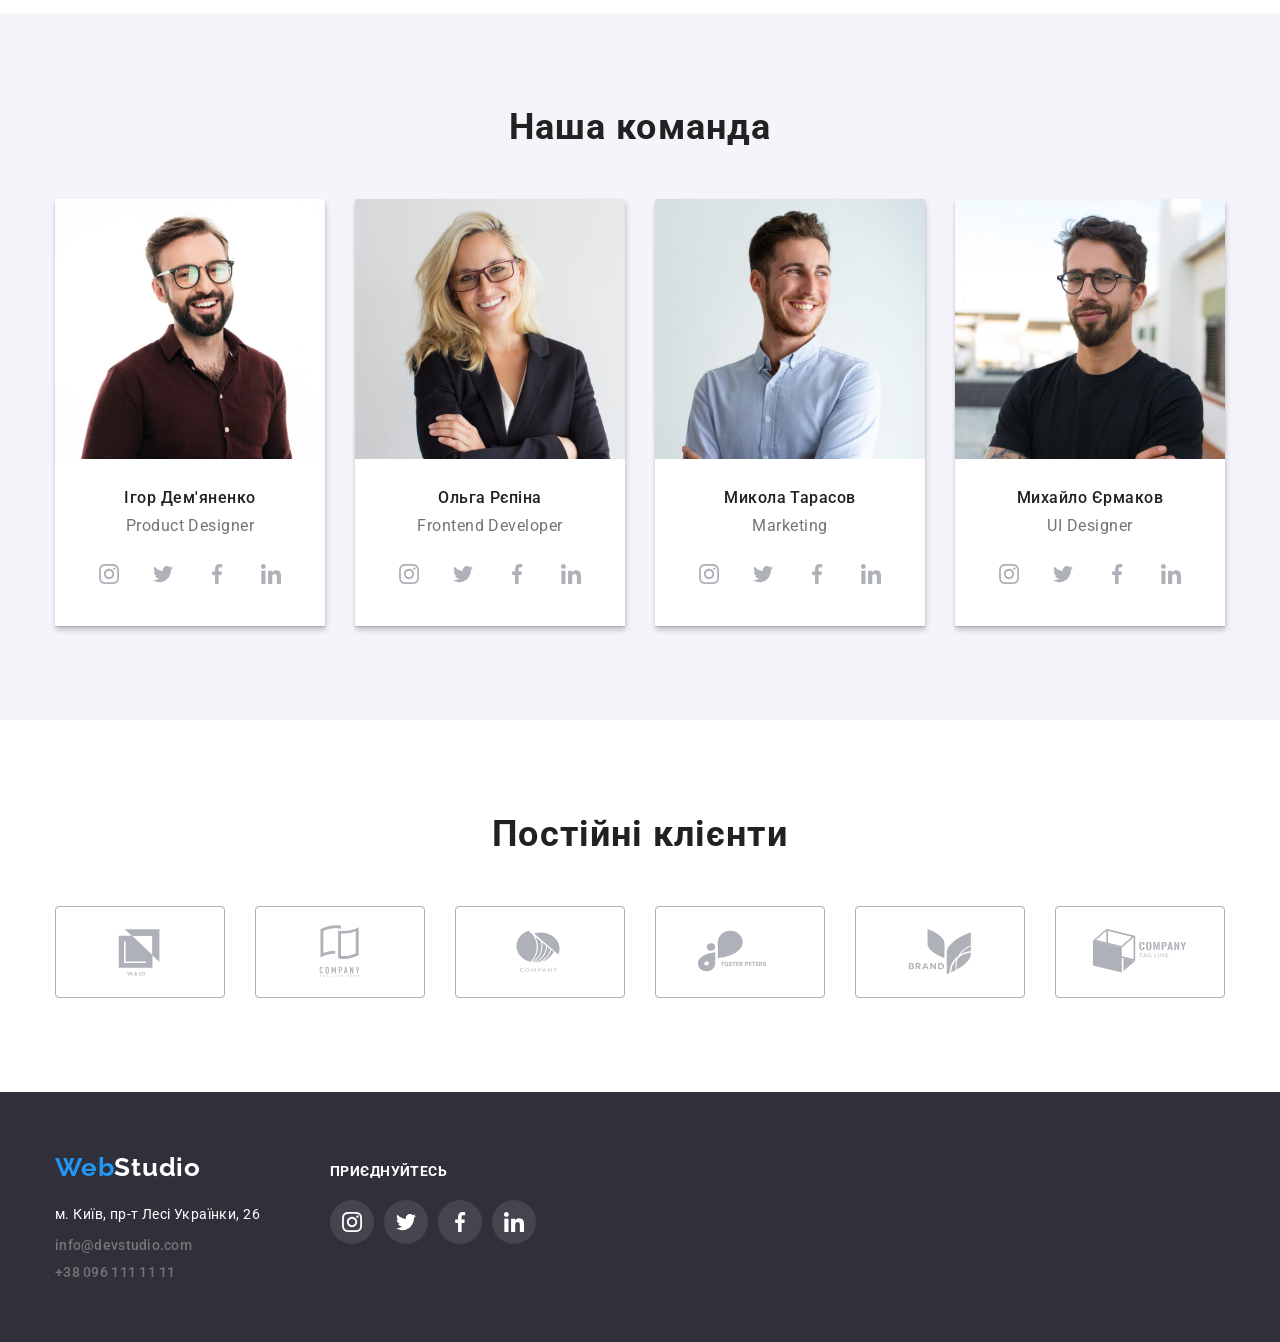
==== commit f2e33837: "Fixed bugs" ====
--- a/index.html
+++ b/index.html
@@ -9,7 +9,9 @@
     <link rel="stylesheet" href="https://cdn.jsdelivr.net/npm/modern-normalize@1.1.0/modern-normalize.min.css">
     <link rel="preconnect" href="https://fonts.googleapis.com" />
     <link rel="preconnect" href="https://fonts.gstatic.com" crossorigin />
-    <link href="https://fonts.googleapis.com/css2?family=Raleway:wght@700&family=Roboto:wght@400;500;700;900&display=swap" rel="stylesheet" />
+    <link
+        href="https://fonts.googleapis.com/css2?family=Raleway:wght@700&family=Roboto:wght@400;500;700;900&display=swap"
+        rel="stylesheet" />
     <link rel="stylesheet" href="./css/styles.css" />
 </head>
 
@@ -18,7 +20,8 @@
     <header class="header">
         <div class="page-header container">
             <nav class="page-nav">
-                <a class="logo logo-link link" href="index.html" lang="en">Web<span class="logo-heater">Studio</span></a>
+                <a class="logo logo-link link" href="index.html" lang="en">Web<span
+                        class="logo-heater">Studio</span></a>
                 <ul class="menu list">
                     <li class="menu-item"><a class="menu-link  current" href="index.html">Студія</a></li>
                     <li class="menu-item"><a class="menu-link" href="portfolio.html">Портфоліо</a></li>
@@ -33,7 +36,8 @@
                         </svg>info@devstudio.com</a>
                 </li>
                 <li class="menu-contact">
-                    <a class="contact-list link" href="tel:+380961111111"><svg class="contact-icon" width="10" height="16">
+                    <a class="contact-list link" href="tel:+380961111111"><svg class="contact-icon" width="10"
+                            height="16">
                             <use href="./images/sprite.svg#icon-tel"></use>
                         </svg>+38 096 111 11 11</a>
                 </li>
@@ -57,24 +61,26 @@
                             <svg width="70" height="70" class="about-list-icon">
                                 <use href="./images/sprite.svg#icon-antenna"></use>
                             </svg>
-                        </div>                        
+                        </div>
                         <h3 class="about-title-item">УВАГА ДО ДЕТАЛЕЙ</h3>
-                        <p class="about-paragraph">Ідейні міркування, і навіть початок повсякденної роботи з формування позиції.</p>
+                        <p class="about-paragraph">Ідейні міркування, і навіть початок повсякденної роботи з формування
+                            позиції.</p>
                     </li>
                     <li class="about-list-item">
                         <div class="about-list-container">
                             <svg width="70" height="70" class="about-list-icon">
                                 <use href="./images/sprite.svg#icon-clock"></use>
                             </svg>
-                        </div>                      
+                        </div>
                         <h3 class="about-title-item">ПУНКТУАЛЬНІСТЬ</h3>
-                        <p class="about-paragraph">Завдання організації, особливо рамки і місце навчання кадрів тягне у себе.</p>
+                        <p class="about-paragraph">Завдання організації, особливо рамки і місце навчання кадрів тягне у
+                            себе.</p>
                     </li>
                     <li class="about-list-item">
-                        <div class="about-list-container"> 
+                        <div class="about-list-container">
                             <svg width="70" height="70" class="about-list-icon">
-                            <use href="./images/sprite.svg#icon-diagram"></use>
-                        </svg>
+                                <use href="./images/sprite.svg#icon-diagram"></use>
+                            </svg>
                         </div>
                         <h3 class="about-title-item">ПЛАНУВАННЯ</h3>
                         <p class="about-paragraph">Так само консультація з широким активом значною мірою зумовлює.</p>
@@ -84,35 +90,40 @@
                             <svg width="70" height="70" class="about-list-icon">
                                 <use href="./images/sprite.svg#icon-astronaut"></use>
                             </svg>
-                        </div>                        
+                        </div>
                         <h3 class="about-title-item">СУЧАСНІ ТЕХНОЛОГІЇ</h3>
-                        <p class="about-paragraph">Значимість цих проблем настільки очевидна, що реалізація планових завдань.</p>
+                        <p class="about-paragraph">Значимість цих проблем настільки очевидна, що реалізація планових
+                            завдань.</p>
                     </li>
                 </ul>
             </div>
         </section>
-                <!--WORK-->
+        <!--WORK-->
         <section class="section work-section">
             <div class="container">
                 <h2 class="all-titles">Чим ми займаємося</h2>
                 <ul class="work-img-container">
                     <li class="work-list">
                         <div class="work-list-wrapper">
-                            <img class="work-img" src="./images/about/img0.jpg" alt="фото людина друкує на комп'ютері" width="370" height="294"/>
+                            <img class="work-img" src="./images/about/img0.jpg" alt="фото людина друкує на комп'ютері"
+                                width="370" height="294" />
                             <p class="work-overlay">Десктопні додатки</p>
                         </div>
                     </li>
 
                     <li class="work-list">
                         <div class="work-list-wrapper">
-                            <img class="work-img" src="./images/about/img1.jpg" alt="фото людина друкує на комп'ютері і дивиться на смартфон" width="370" height="294"/>
+                            <img class="work-img" src="./images/about/img1.jpg"
+                                alt="фото людина друкує на комп'ютері і дивиться на смартфон" width="370"
+                                height="294" />
                             <p class="work-overlay">Мобільні додатки</p>
                         </div>
                     </li>
 
                     <li class="work-list">
                         <div class="work-list-wrapper">
-                            <img class="work-img" src="./images/about/img2.jpg" alt="фото людина малює на планшеті" width="370" height="294"/>
+                            <img class="work-img" src="./images/about/img2.jpg" alt="фото людина малює на планшеті"
+                                width="370" height="294" />
                             <p class="work-overlay">Дизайнерські рішення</p>
                         </div>
                     </li>
@@ -125,7 +136,8 @@
                 <h2 class="all-titles">Наша команда</h2>
                 <ul class="list menu-team">
                     <li class="team-cards">
-                        <img class="team-img" src="./images/team/igor.jpg" alt="Фото Ігор Дем'яненко" width="270" height="260"/>
+                        <img class="team-img" src="./images/team/igor.jpg" alt="Фото Ігор Дем'яненко" width="270"
+                            height="260" />
                         <div class="team-subscription">
                             <h3 class="team-title">Ігор Дем'яненко</h3>
                             <p class="team-paragraph" lang="en">Product Designer</p>
@@ -162,7 +174,8 @@
                         </div>
                     </li>
                     <li class="team-cards">
-                        <img class="team-img" src="./images/team/olga.jpg" alt="Фото Ольга Рєпіна" width="270" height="260"/>
+                        <img class="team-img" src="./images/team/olga.jpg" alt="Фото Ольга Рєпіна" width="270"
+                            height="260" />
                         <div class="team-subscription">
                             <h3 class="team-title">Ольга Рєпіна</h3>
                             <p class="team-paragraph" lang="en">Frontend Developer</p>
@@ -199,7 +212,8 @@
                         </div>
                     </li>
                     <li class="team-cards">
-                        <img class="team-img" src="./images/team/nikolay.jpg" alt="Фото Микола Тарасов" width="270" height="260"/>
+                        <img class="team-img" src="./images/team/nikolay.jpg" alt="Фото Микола Тарасов" width="270"
+                            height="260" />
                         <div class="team-subscription">
                             <h3 class="team-title">Микола Тарасов</h3>
                             <p class="team-paragraph" lang="en">Marketing</p>
@@ -233,10 +247,11 @@
                                     </a>
                                 </li>
                             </ul>
-                        </div>                        
+                        </div>
                     </li>
                     <li class="team-cards">
-                        <img class="team-img" src="./images/team/mixail.jpg" alt="Фото Михайло Єрмаков" width="270" height="260"/>
+                        <img class="team-img" src="./images/team/mixail.jpg" alt="Фото Михайло Єрмаков" width="270"
+                            height="260" />
                         <div class="team-subscription">
                             <h3 class="team-title">Михайло Єрмаков</h3>
                             <p class="team-paragraph" lang="en">UI Designer</p>
@@ -270,7 +285,7 @@
                                     </a>
                                 </li>
                             </ul>
-                        </div>                        
+                        </div>
                     </li>
                 </ul>
             </div>
@@ -334,16 +349,18 @@
                         class="logo-footer">Studio</span></a>
                 <address>
                     <ul class="list">
-                        <li class="adress-link"><a class="contact-adress list link" href="https://goo.gl/maps/ARjSeqXz5D1srHnS8"
-                                target="_blank" rel="noopener noreferrer">м. Київ, пр-т Лесі Українки, 26</a></li>
-                        <li class="adress-link"><a class="contact-list list link"
+                        <li class="adress-link"><a class="contact-adress list link"
+                                href="https://goo.gl/maps/ARjSeqXz5D1srHnS8" target="_blank"
+                                rel="noopener noreferrer">м. Київ, пр-т Лесі Українки, 26</a></li>
+                        <li class="adress-link"><a class="contact-list-footer list link"
                                 href="mailto:info@devstudio.com">info@devstudio.com</a></li>
-                        <li class="adress-link"><a class="contact-list list link" href="tel:+380961111111">+38 096 111 11 11</a>
+                        <li class="adress-link"><a class="contact-list-footer list link" href="tel:+380961111111">+38
+                                096 111 11 11</a>
                         </li>
                     </ul>
                 </address>
             </div>
-            
+
             <div class="footer-social-container">
                 <p class="footer-paragraph">ПРИЄДНУЙТЕСЬ</p>
                 <ul class="footer-social-list list">
@@ -392,4 +409,4 @@
     <script src="./js/modal.js"></script>
 </body>
 
-</html>+</html>
--- a/css/styles.css
+++ b/css/styles.css
@@ -1,5 +1,5 @@
 :root {
-    --primary-font: 'Roboto',sans-serif;
+    --primary-font: 'Roboto', sans-serif;
     --secondary-font: 'Raleway', sans-serif;
     --primary-text-color: #212121;
     --secondary-text-color: #757575;
@@ -132,7 +132,7 @@
     padding-top: 32px;
     padding-bottom: 32px;
     display: block;
-    transition: color var(--transition-duration-and-func); 
+    transition: color var(--transition-duration-and-func);
 }
 
 .current::after {
@@ -178,6 +178,8 @@
     font-weight: 500;
     font-size: 14px;
     line-height: 1.14;
+    padding-top: 32px;
+    padding-bottom: 32px;
     letter-spacing: 0.02em;
     color: var(--secondary-text-color);
     transition: color var(--transition-duration-and-func);
@@ -205,7 +207,7 @@
 
 .background {
     background-image: linear-gradient(rgba(47,
-        48, 58, 0.4),rgba(47, 48, 58, 0.4)), url('../images/bg.jpg');
+                48, 58, 0.4), rgba(47, 48, 58, 0.4)), url('../images/bg.jpg');
     background: #C4C4C4(47, 48, 58, 0.4);
     background-size: cover;
     background-position: border-box;
@@ -246,15 +248,16 @@
     color: var(--ternary-text-color);
     background-color: var(--ternary-bacground);
     border: none;
-    transition: border var(--transition-duration-and-func), box-shadow var(--transition-duration-and-func);
+    border-radius: 4px;
+    box-shadow: 0px 4px 4px rgba(0, 0, 0, 0.15);
+    transition: background-color var(--transition-duration-and-func);
 }
 
 .modal-btn:hover,
 .modal-btn:focus {
-    border: 1px solid #2196F3;
-    box-shadow: 0px 4px 4px rgba(0, 0, 0, 0.15);
-    border-radius: 4px;
-}
+    background-color: #188CE8;
+}
+
 /*  ================= /HERO  ================= */
 
 /*  ================= ABOUT  ================= */
@@ -282,7 +285,7 @@
     gap: 30px;
 }
 
-.about-list-container { 
+.about-list-container {
     display: flex;
     justify-content: center;
     align-items: center;
@@ -309,6 +312,7 @@
     letter-spacing: 0.03em;
     color: var(--secondary-text-color);
 }
+
 /*  ================= /ABOUT  =================*/
 
 /*  ================= WORK  =================*/
@@ -382,6 +386,7 @@
 }
 
 .team-cards {
+    background-color: var(--primary-background);
     flex-basis: calc((100% - 90px)/4);
     box-shadow: 0px 1px 1px rgba(0, 0, 0, 0.12), 0px 4px 4px rgba(0, 0, 0, 0.06), 1px 4px 6px rgba(0, 0, 0, 0.16);
 }
@@ -401,7 +406,7 @@
     margin-bottom: 10px;
 }
 
-.team-paragraph{
+.team-paragraph {
     font-size: 16px;
     line-height: 1.18;
     text-align: center;
@@ -442,6 +447,7 @@
 .social-list-icon {
     fill: #AFB1B8;
 }
+
 /* ================= /TEAM  ================= */
 /* ================= CLIENTS  ================= */
 .clients-list {
@@ -450,8 +456,7 @@
     gap: 30px;
 }
 
-.clients-list-item {
-}
+.clients-list-item {}
 
 .clients-list-link {
     display: flex;
@@ -461,7 +466,6 @@
     height: 92px;
     border: 1px solid #AFB1B8;
     border-radius: 4px;
-    border: none;
     transition: fill var(--transition-duration-and-func), border var(--transition-duration-and-func);
 }
 
@@ -480,25 +484,27 @@
 .clients-list-icon {
     fill: #AFB1B8;
 }
+
 /*  ================= /MAIN  ================= */
 /* /BODY */
 
 /*  ================= FOOTER  ================= */
 .footer {
-    padding-bottom: 60px;
+    padding: 60px 0;
     background-color: var(--secondary-background);
 }
 
 .footer-container {
     display: flex;
+    align-items: baseline;
 }
 
 .footer-list {
-    padding-top: 60px;
     margin-right: 70px;
 }
 
 .logo-footer-link {
+    display: block;
     margin-bottom: 20px;
 }
 
@@ -524,6 +530,25 @@
     color: var(--quaternary-text-color);
 }
 
+.contact-list-footer {
+    font-style: normal;
+    font-weight: 500;
+    font-size: 14px;
+    line-height: 1.14;
+    letter-spacing: 0.02em;
+    color: var(--secondary-text-color);
+    transition: color var(--transition-duration-and-func);
+}
+
+.contact-list-footer:hover,
+.contact-list-footer:focus {
+    color: var(--quaternary-text-color);
+}
+
+.footer-social-container {
+    margin-top: 12px;
+}
+
 .footer-paragraph {
     font-weight: 700;
     font-size: 14px;
@@ -532,11 +557,6 @@
     text-transform: uppercase;
     color: var(--ternary-text-color);
     margin-bottom: 20px;
-}
-
-.footer-social-container {
-    padding-top: 72px;
-
 }
 
 .footer-social-list {
@@ -563,6 +583,7 @@
 .footer-social-list-icon {
     fill: #FFFFFF;
 }
+
 /*  ================= /FOOTER  =================*/
 
 /*  ================= MODAL WINDOW  =================*/
@@ -745,6 +766,4 @@
     text-decoration: none;
 }
 
-/* ============ /PORTFOLIO.html ============ */
-
-
+/* ============ /PORTFOLIO.html ============ */
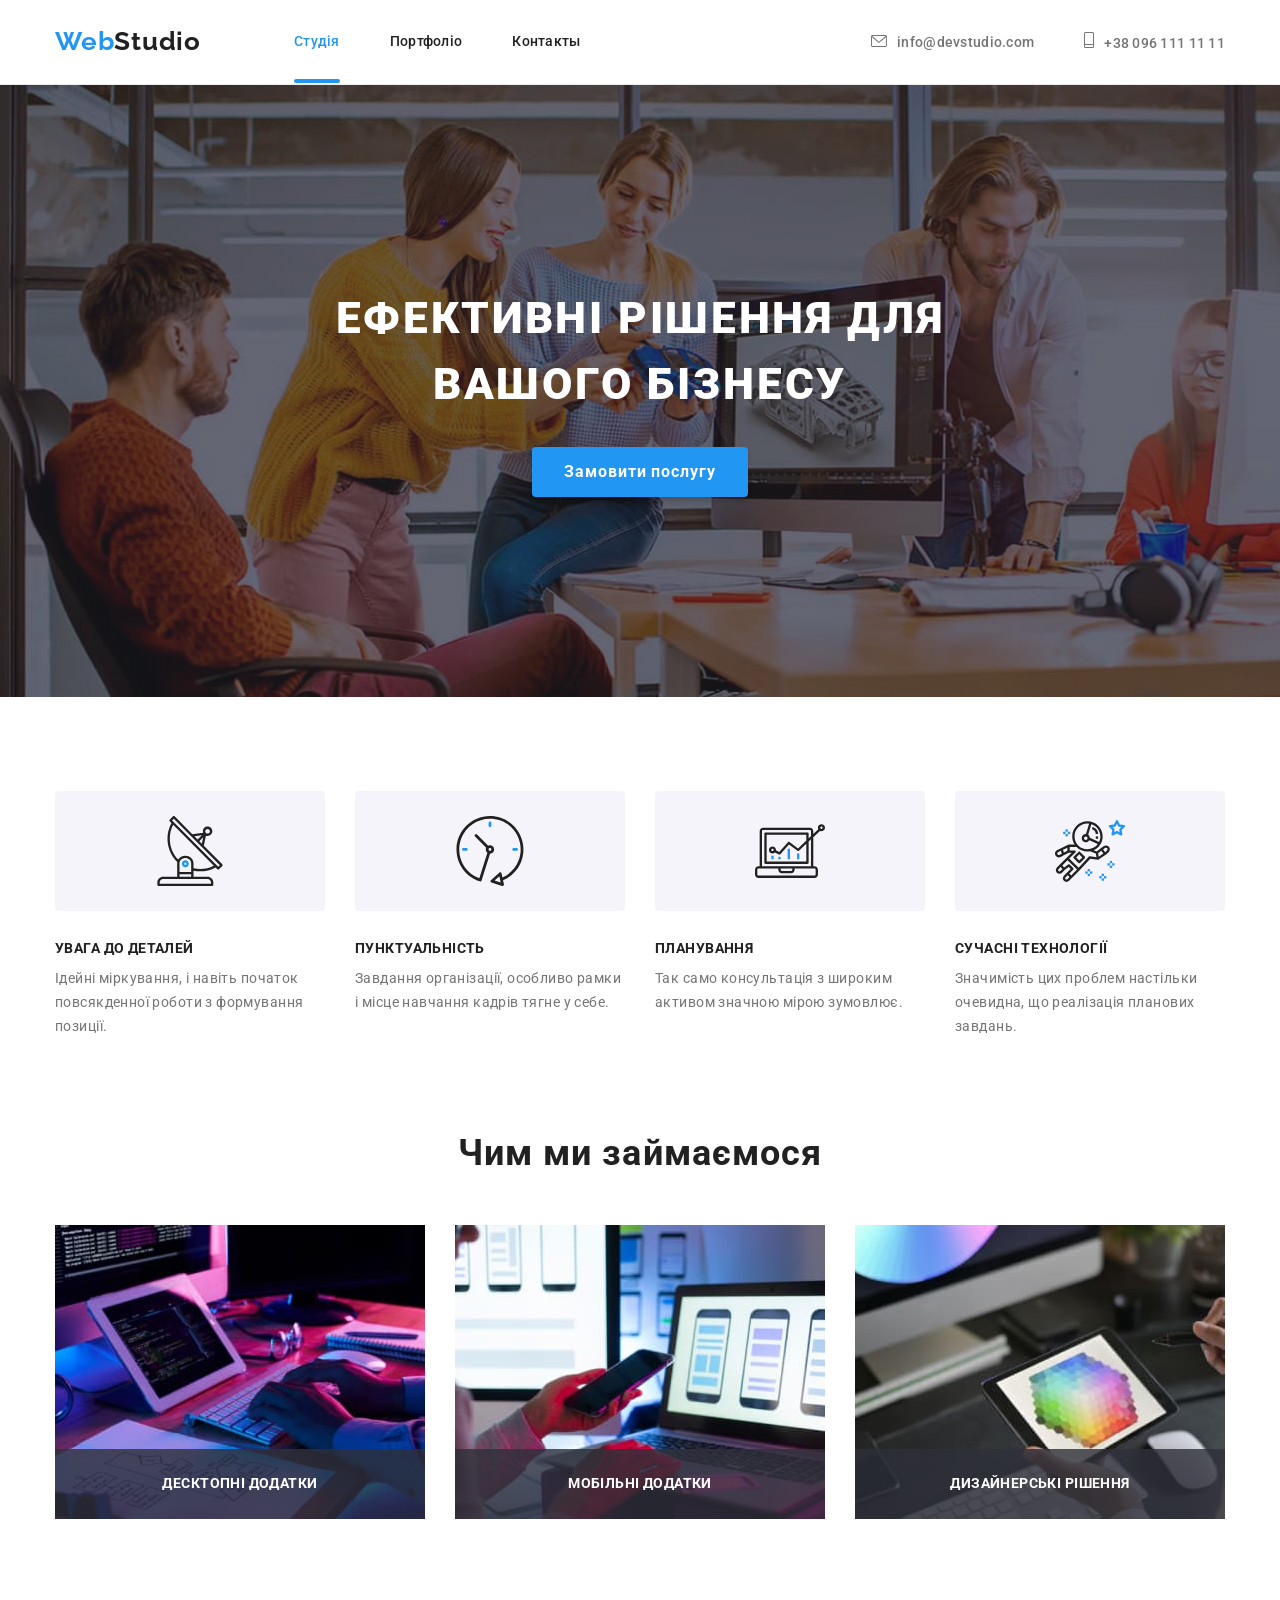
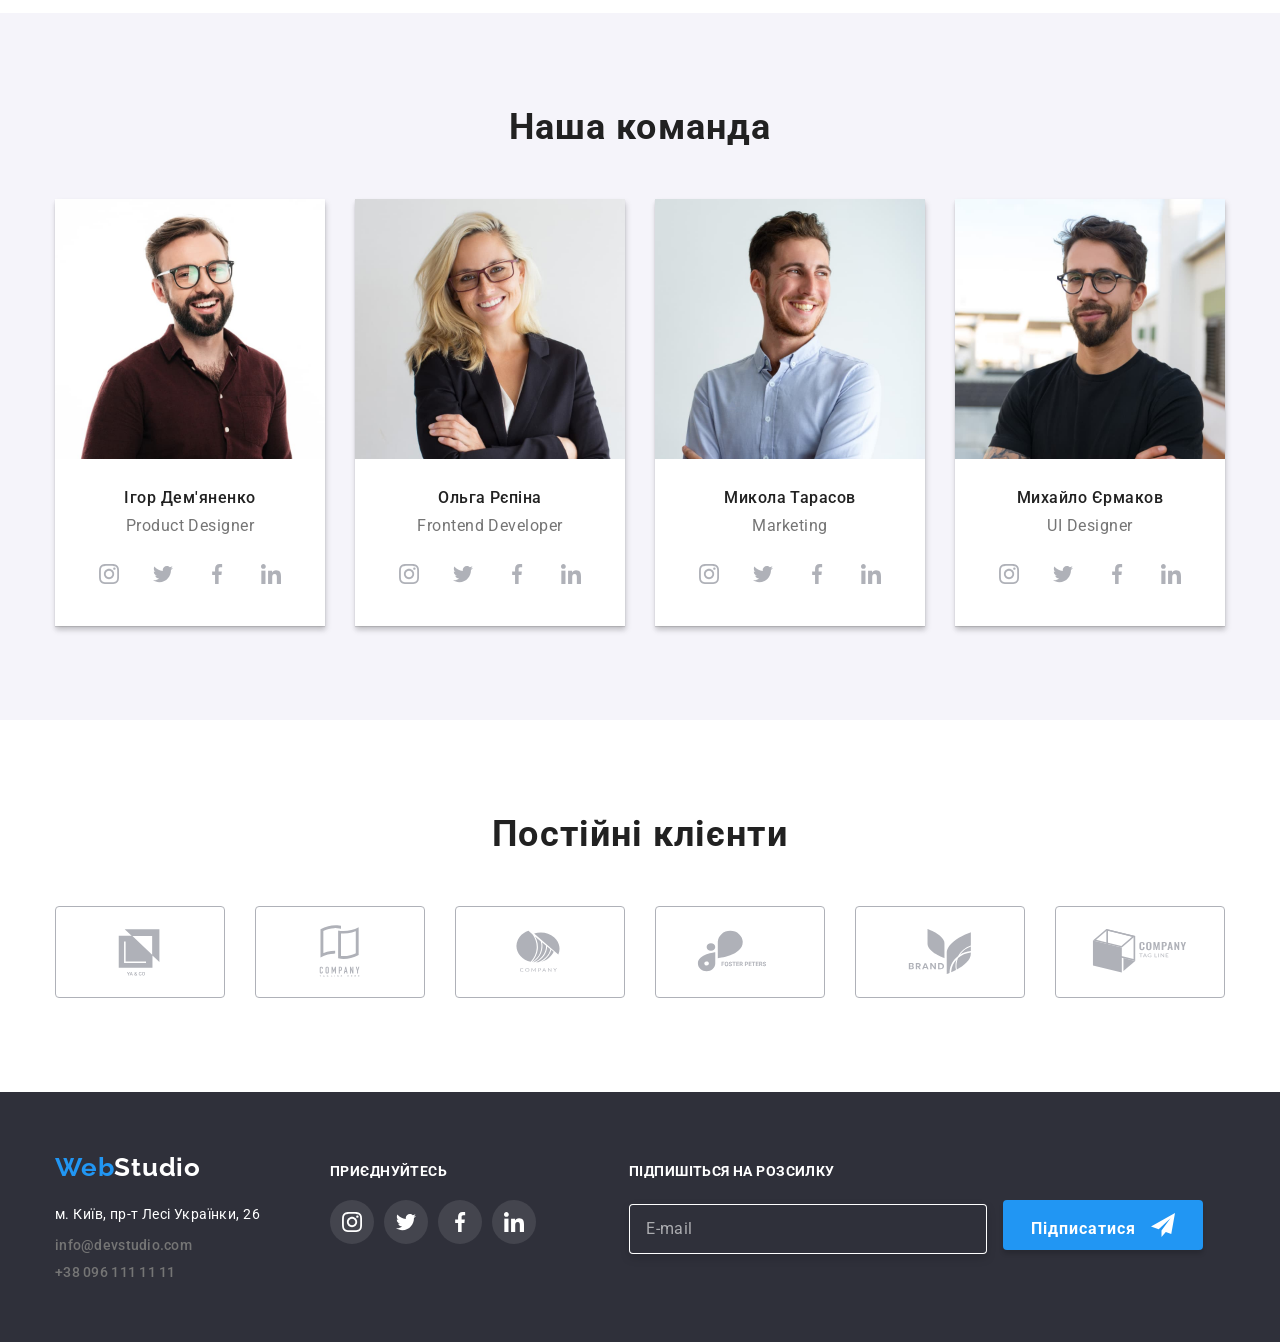
==== commit 78948ec5: "Fixed bugs" ====
--- a/index.html
+++ b/index.html
@@ -394,6 +394,17 @@
                     </li>
                 </ul>
             </div>
+
+            <div class="footer-newsletter">
+                <form class="footer-newsletter-form">
+                    <p class="footer-newsletter-form-pharagraf">Підпишіться на розсилку</p>
+                    <input type="email" name="user_newsletter_email" class="footer-newsletter-form-input" placeholder="E-mail">
+                    <button type="submit" class="footer-newsletter-btn">Підписатися<svg width="24" height="24" class="footer-newsletter-btn-icon">
+                        <use href="./images/sprite.svg#icon-send"></use>
+                    </svg></button>
+                </form>
+            </div>
+
         </div>
     </footer>
 
@@ -404,6 +415,49 @@
                     <use href="./images/sprite.svg#icon-close-btn"></use>
                 </svg>
             </button>
+            
+            <form class="modal-form">
+                <p class="modal-paragraph">Залиште свої дані, ми вам передзвонимо</p>
+                <label class="modal-form-field">
+                    <span class="modal-form-imput-desc">Ім'я</span>
+                    <span class="modal-form-imput-wrapper">
+                        <input type="text" name="user_name" class="modal-form-input" required pattern="^[a-zA-Zа-яА-ЯіІїЇ]+$" minlength="2">
+                        <svg width="18" height="18" class="modal-form-imput-icon">
+                            <use href="./images/sprite.svg#icon-person"></use>
+                        </svg>
+                    </span>
+                </label>
+
+                <label class="modal-form-field">
+                    <span class="modal-form-imput-desc">Телефон</span>
+                    <span class="modal-form-imput-wrapper">
+                        <input type="tel" name="user_phone" class="modal-form-input" required pattern="[0-9]{3}-[0-9]{3}-[0-9]{2}-[0-9]{2}"
+                            title="xxx-xxx-xx-xx">
+                        <svg width="18" height="18" class="modal-form-imput-icon">
+                            <use href="./images/sprite.svg#icon-phone"></use>
+                        </svg>
+                    </span>
+                </label>
+
+                <label class="modal-form-field">
+                    <span class="modal-form-imput-desc">Пошта</span>
+                    <span class="modal-form-imput-wrapper">
+                        <input type="email" name="user_email" class="modal-form-input" required>
+                        <svg width="18" height="18" class="modal-form-imput-icon">
+                            <use href="./images/sprite.svg#icon-email"></use>
+                        </svg>
+                    </span>
+                </label>
+
+                <label class="modal-form-field">
+                    <span class="modal-form-imput-desc">Коментар</span>
+                    <textarea name="user_message" class="modal-form-message" placeholder="Введіть текст"></textarea>
+                </label>
+
+                <input id="user-policy" type="checkbox" name="user-policy" class="modal-form-check visually-hidden">
+                <label for="user-policy" class="modal-form-check-desc">Погоджуюся з розсилкою та приймаю&nbsp;<a class="modal-check-link" href="">Умови договору</a></label>
+                <button type="submit" class="modal-form-submit">Відправити</button>
+            </form>
         </div>
     </div>
     <script src="./js/modal.js"></script>
--- a/css/styles.css
+++ b/css/styles.css
@@ -547,6 +547,7 @@
 
 .footer-social-container {
     margin-top: 12px;
+    margin-right: 93px;
 }
 
 .footer-paragraph {
@@ -584,6 +585,84 @@
     fill: #FFFFFF;
 }
 
+.footer-newsletter {
+    display: flex;
+    justify-content: baseline;
+}
+
+.footer-newsletter-form {
+
+}
+
+.footer-newsletter-form-pharagraf {
+    font-weight: 700;
+    font-size: 14px;
+    line-height: 1.14;
+    letter-spacing: 0.03em;
+    text-transform: uppercase;
+    color: var(--ternary-text-color);
+    margin-bottom: 20px;
+}
+
+.footer-newsletter-form-input {
+    width: 358px;
+    height: 50px;
+    border: 1px solid rgba(255, 255, 255, 0.3);
+    filter: drop-shadow(0px 4px 4px rgba(0, 0, 0, 0.15));
+    border-radius: 4px;
+    margin-right: 12px;
+    padding: 0;
+}
+
+
+
+.footer-newsletter-form-input::placeholder {
+    font-weight: 400;
+    font-size: 16px;
+    line-height: 1.25;
+    letter-spacing: 0.03em;
+    color: rgba(255, 255, 255, 0.6);
+    background-color: #2F303A;
+    padding-top: 15px;
+    padding-bottom: 15px;
+    padding-left: 16px;
+}
+
+.footer-newsletter-btn {
+    position: relative;
+    display: inline-flex;
+    align-items: center;
+    padding-top: 10px;
+    padding-right: 10px;
+    padding-left: 28px;
+    padding-right: 62px;
+    width: 200px;
+    height: 50px;
+    font-weight: 700;
+    font-size: 16px;
+    line-height: 1.88;
+    text-align: center;
+    letter-spacing: 0.06em;
+    color: var(--ternary-text-color);
+    background-color: var(--ternary-bacground);
+    box-shadow: 0px 4px 4px rgba(0, 0, 0, 0.15);
+    border-radius: 4px;
+    border: none;
+}
+
+.footer-newsletter-btn-icon {
+    position: absolute;
+    top: 13px;
+    right: 28px;
+    
+    display: flex;
+    justify-content: center;
+    align-items: center;
+    align-self: center;
+    width: 24px;
+    height: 24px;
+    background-color: var(--ternary-bacground);
+}
 /*  ================= /FOOTER  =================*/
 
 /*  ================= MODAL WINDOW  =================*/
@@ -613,8 +692,8 @@
     transform: translate(-50%, -50%);
 
     width: 528px;
-    height: 581px;
     background-color: #FFFFFF;
+    padding: 40px;
 }
 
 .modal-close-btn {
@@ -631,12 +710,7 @@
     background: #FFFFFF;
     border: 1px solid rgba(0, 0, 0, 0.1);
     padding: 0;
-    transition: border-color var(--transition-duration-and-func);
-}
-
-.modal-close-btn:hover,
-.modal-close-btn:focus {
-    border-color: var(--ternary-color);
+    transition: fill var(--transition-duration-and-func);
 }
 
 .modal-close-btn-icon {
@@ -648,6 +722,168 @@
     fill: var(--ternary-color);
 }
 
+.modal-form {
+    display: flex;
+    flex-direction: column;
+}
+
+.modal-paragraph{
+    font-weight: 700;
+    font-size: 20px;
+    line-height: 1.15;
+    text-align: center;
+    letter-spacing: 0.03em;
+    color: var(--primary-text-color);
+    margin-bottom: 12px;
+}
+
+.modal-form-field {
+    margin-bottom: 12px;
+}
+
+.modal-form-imput-desc {
+    display: block;
+    font-weight: 400;
+    font-size: 12px;
+    line-height: 14px;
+    letter-spacing: 0.01em;
+    color: var(--secondary-text-color);
+    margin-bottom: 4px;
+} 
+
+.modal-form-imput-wrapper {
+    position: relative;
+}
+
+.modal-form-input {
+    width: 100%;
+    height: 40px;
+    border: 1px solid rgba(33, 33, 33, 0.2);
+    border-radius: 4px;
+    padding-left: 42px;
+    font-weight: 400;
+    font-size: 12px;
+    line-height: 14px;
+    letter-spacing: 0.01em;
+    color: var(--primary-text-color);
+    transition: border-color var(--transition-duration-and-func);
+}
+
+.modal-form-input:focus {
+    outline: none;
+    border-color: #2196F3;
+}
+
+.modal-form-imput-icon {
+    position: absolute;
+    top: 50%;
+    left: 12px;
+    transform: translateY(-50%);
+
+    display: block;
+    width: 18px;
+    height: 18px;
+    transition: fill var(--transition-duration-and-func);
+}
+
+.modal-form-input:focus + .modal-form-imput-icon {
+    fill: #2196F3;
+}
+
+.modal-form-message {
+    font-weight: 400;
+    font-size: 12px;
+    line-height: 1.16;
+    letter-spacing: 0.01em;
+    color: #000000;
+    resize: none;
+    width: 100%;
+    height: 120px;
+    border: 1px solid rgba(33, 33, 33, 0.2);
+    border-radius: 4px;
+    padding: 12px 16px;
+    margin-bottom: 20px;
+    transition: border-color var(--transition-duration-and-func);
+}
+
+.modal-form-message:focus {
+    outline: none;
+    border-color: #2196F3;
+}
+
+.modal-form-message::placeholder {
+    font-weight: 400;
+    font-size: 12px;
+    line-height: 1.16;
+    letter-spacing: 0.01em;
+    color: rgba(117, 117, 117, 0.5);
+}
+
+
+.modal-form-check:checked + .modal-form-check-desc::before {
+    background-image: url(./images/icon_check.svg);
+}
+
+.modal-form-check:focus + .modal-form-check-desc::before {
+    outline: 2px solid rgba(33, 150, 243, 1);
+}
+
+.modal-form-check-desc {
+    display: flex;
+    align-items: center;
+    font-weight: 400;
+    font-size: 14px;
+    line-height: 1.71;
+    letter-spacing: 0.03em;
+    color: var(--secondary-text-color);
+    margin-bottom: 30px;
+}
+
+.modal-form-check-desc::before {
+    content: ' ';
+    display: block;
+    width: 18px;
+    height: 18px;
+    border: 1px solid #212121;
+    border-radius: 4px;
+    cursor: pointer;
+    margin-right: 9px;
+}
+
+.modal-check-link{
+    font-weight: 400;
+    font-size: 14px;
+    line-height: 24px;
+    letter-spacing: 0.03em;
+    text-decoration-line: underline;
+    color: var(--quaternary-text-color)
+}
+
+.modal-form-submit {
+    width: 200px;
+    height: 50px;
+    font-weight: 700;
+    font-size: 16px;
+    line-height: 1.87;
+    padding: 10px 52px;
+    display: flex;
+    align-items: center;
+    text-align: center;
+    letter-spacing: 0.06em;
+    color: var(--ternary-text-color);
+    background-color: var(--quaternary-text-color);
+    box-shadow: 0px 4px 4px rgba(0, 0, 0, 0.15);
+    border-radius: 4px;
+    border: none;
+    transition: background-color var(--transition-duration-and-func);
+    margin-left: auto;
+    margin-right: auto;
+}
+
+.modal-form-submit:hover, 
+.modal-form-submit:focus {
+    background-color: #188CE8;
+}
 
 
 /* ============ /INDEX.html ============ */
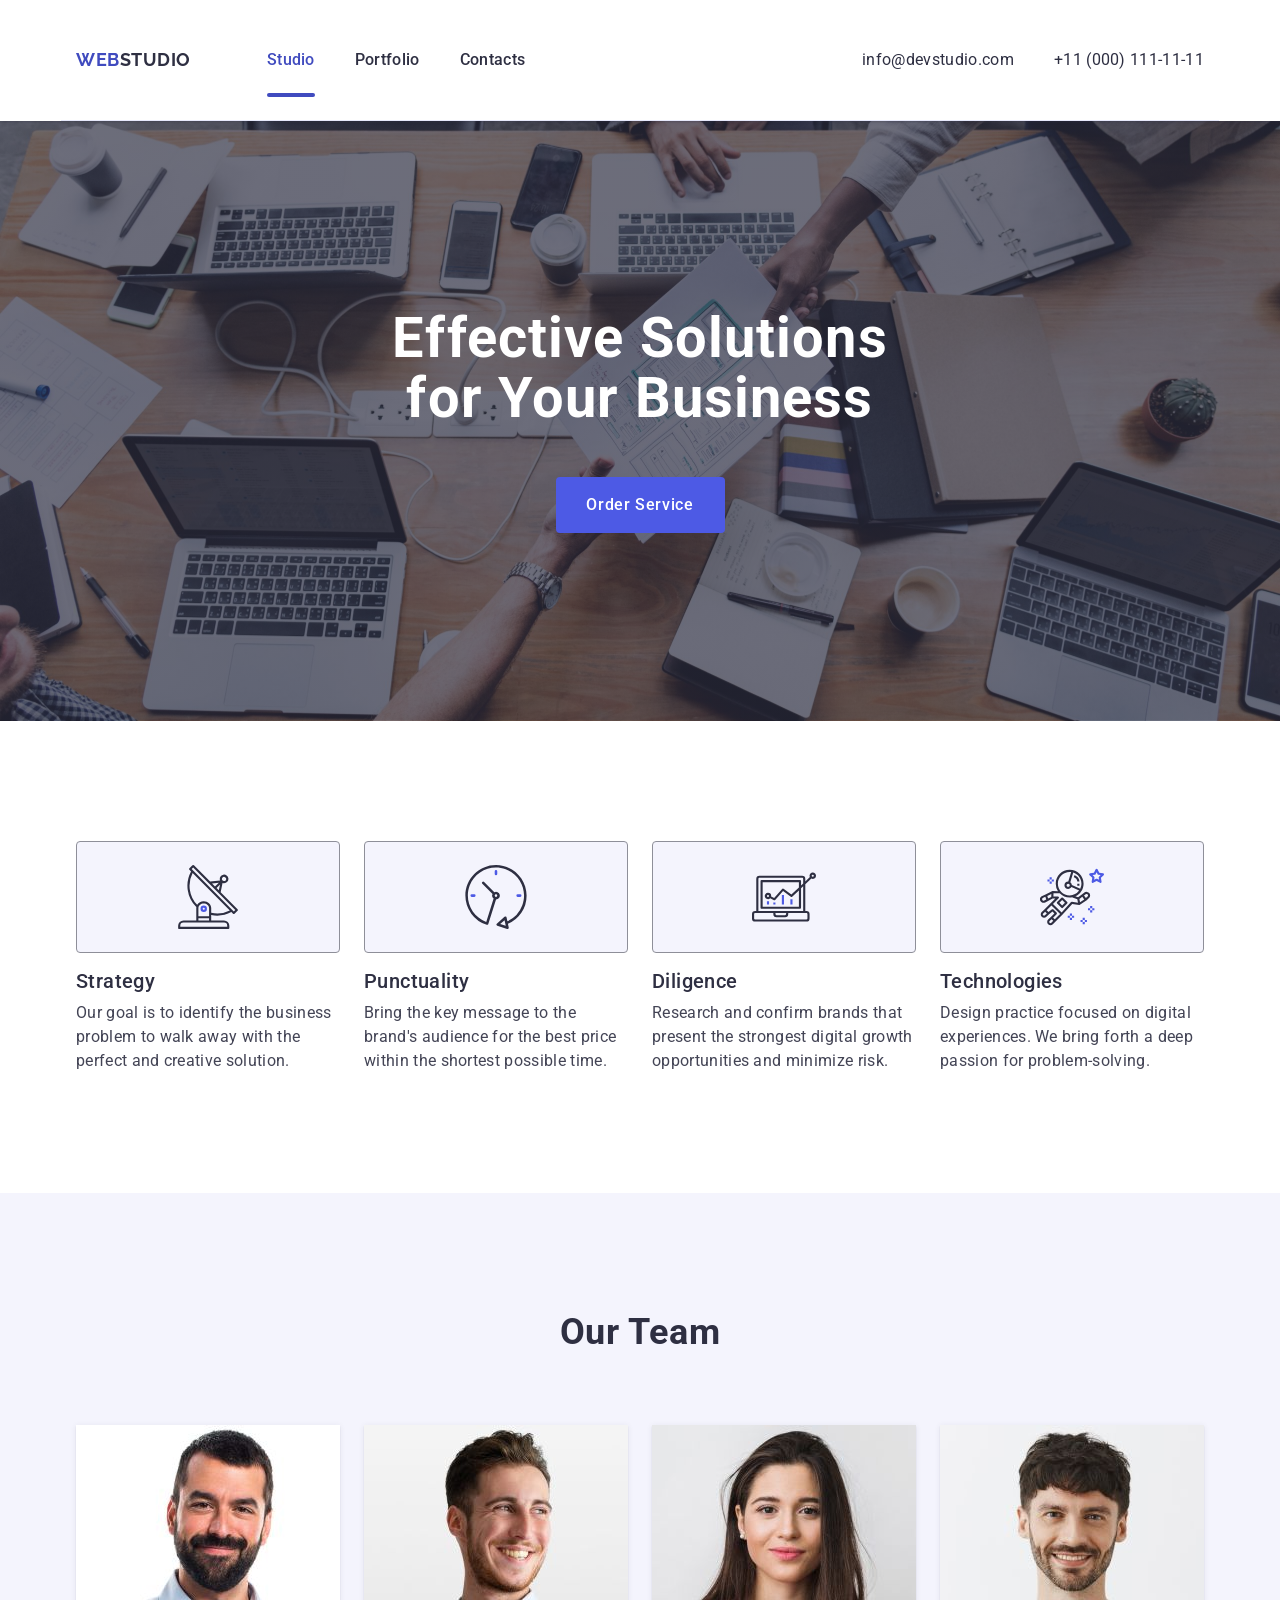
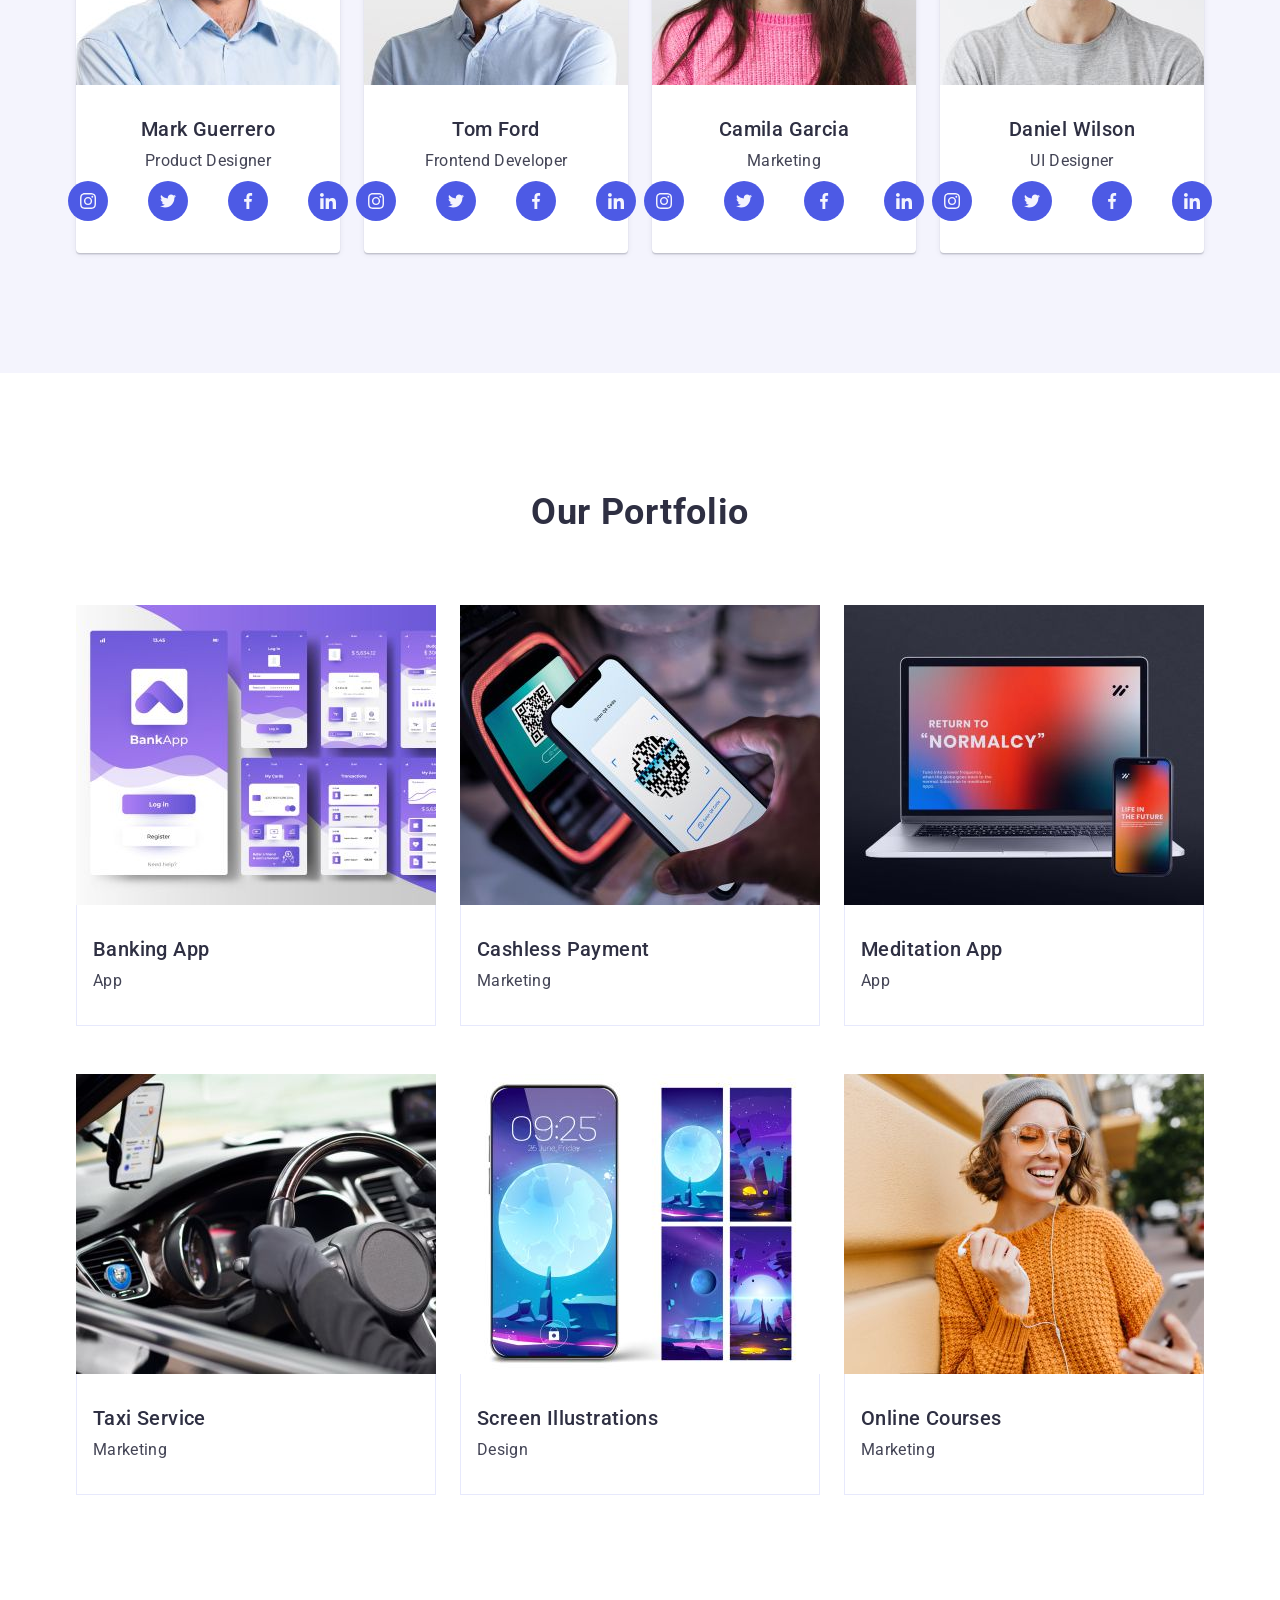
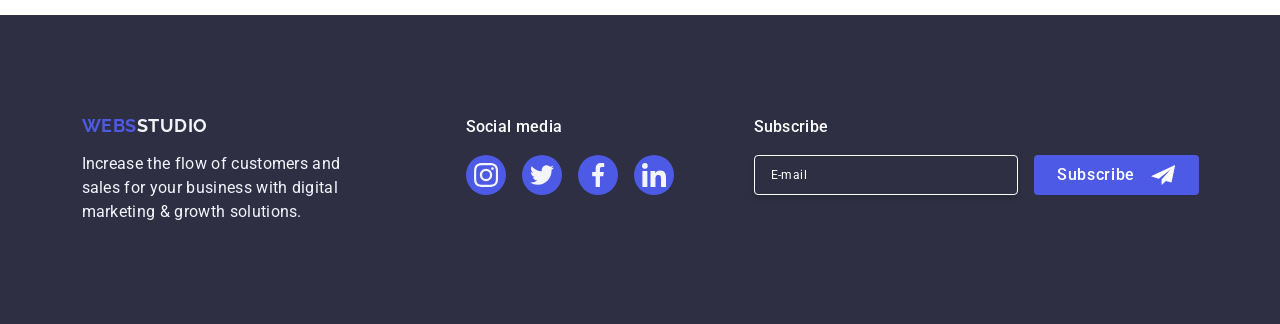
==== commit 125d3a8b: "add files" ====
--- a/index.html
+++ b/index.html
@@ -1,466 +1,731 @@
 <!DOCTYPE html>
-<html lang="uk">
-
-<head>
+<html lang="en">
+  <head>
     <meta charset="UTF-8" />
-    <meta http-equiv="X-UA-Compatible" content="IE=edge" />
     <meta name="viewport" content="width=device-width, initial-scale=1.0" />
-    <title>Студія</title>
-    <link rel="stylesheet" href="https://cdn.jsdelivr.net/npm/modern-normalize@1.1.0/modern-normalize.min.css">
+    <title>Document</title>
+    <!-- Fonts -->
     <link rel="preconnect" href="https://fonts.googleapis.com" />
     <link rel="preconnect" href="https://fonts.gstatic.com" crossorigin />
     <link
-        href="https://fonts.googleapis.com/css2?family=Raleway:wght@700&family=Roboto:wght@400;500;700;900&display=swap"
-        rel="stylesheet" />
+      href="https://fonts.googleapis.com/css2?family=Raleway:wght@700&family=Roboto:wght@400;500;700&display=swap"
+      rel="stylesheet"
+    />
+    <!-- Custom styles -->
+    <link
+      rel="stylesheet"
+      href="https://cdnjs.cloudflare.com/ajax/libs/modern-normalize/3.0.1/modern-normalize.min.css"
+    />
     <link rel="stylesheet" href="./css/styles.css" />
-</head>
-
-<body>
-    <!-- HEADER-->
-    <header class="header">
-        <div class="page-header container">
-            <nav class="page-nav">
-                <a class="logo logo-link link" href="index.html" lang="en">Web<span
-                        class="logo-heater">Studio</span></a>
-                <ul class="menu list">
-                    <li class="menu-item"><a class="menu-link  current" href="index.html">Студія</a></li>
-                    <li class="menu-item"><a class="menu-link" href="portfolio.html">Портфоліо</a></li>
-                    <li class="menu-item"><a class="menu-link" href="contact.html">Контакты</a></li>
-                </ul>
-            </nav>
-            <ul class="list contact">
-                <li class="menu-contact">
-                    <a class="contact-list link contact-mail" href="mailto:info@devstudio.com"><svg class="contact-icon"
-                            width="16" height="12">
-                            <use href="./images/sprite.svg#icon-mail"></use>
-                        </svg>info@devstudio.com</a>
-                </li>
-                <li class="menu-contact">
-                    <a class="contact-list link" href="tel:+380961111111"><svg class="contact-icon" width="10"
-                            height="16">
-                            <use href="./images/sprite.svg#icon-tel"></use>
-                        </svg>+38 096 111 11 11</a>
-                </li>
-            </ul>
-        </div>
+  </head>
+
+  <body>
+    <!-- HEADER -->
+    <header class="header" id="header">
+      <div class="header-container container">
+        <nav class="header-nav">
+          <a class="header-logo" href="./index.html"
+            >Web<span class="header-logo-dark">Studio</span></a
+          >
+          <ul class="header-nav-list">
+            <li class="header-nav-item">
+              <a class="nav-html active" href="./index.html">Studio</a>
+            </li>
+            <li class="header-nav-item">
+              <a class="nav-html" href="#">Portfolio</a>
+            </li>
+            <li class="header-nav-item">
+              <a class="nav-html" href="#">Contacts</a>
+            </li>
+          </ul>
+
+          <button
+            class="mobile-menu-btn js-open-menu"
+            type="button"
+            aria-expanded="false"
+            aria-controls="mobile-menu"
+          >
+            <svg width="24" height="24" class="menu-icon">
+              <use href="./images/icons.svg#icon-burger"></use>
+            </svg>
+          </button>
+        </nav>
+        <address class="header-address">
+          <ul class="header-address-list">
+            <li class="header-address">
+              <a class="address-html" href="mailto:info@devstudio.com"
+                >info@devstudio.com</a
+              >
+            </li>
+            <li class="header-address">
+              <a class="address-html" href="tel:+110001111111"
+                >+11 (000) 111-11-11</a
+              >
+            </li>
+          </ul>
+        </address>
+      </div>
     </header>
+
     <!--MAIN-->
     <main>
-        <!--HERO-->
-        <section class="hero background">
-            <h1 class="hero-title">ЕФЕКТИВНІ РІШЕННЯ ДЛЯ<br>ВАШОГО БІЗНЕСУ</h1>
-            <button class="modal-btn modal-btn-container" type="button" data-modal-open>Замовити послугу</button>
-        </section>
-        <!--ABOUT-->
-        <section class="section">
-            <div class="container">
-                <h2 class="visually-hidden"></h2>
-                <ul class="about-list list">
-                    <li class="about-list-item">
-                        <div class="about-list-container">
-                            <svg width="70" height="70" class="about-list-icon">
-                                <use href="./images/sprite.svg#icon-antenna"></use>
-                            </svg>
-                        </div>
-                        <h3 class="about-title-item">УВАГА ДО ДЕТАЛЕЙ</h3>
-                        <p class="about-paragraph">Ідейні міркування, і навіть початок повсякденної роботи з формування
-                            позиції.</p>
-                    </li>
-                    <li class="about-list-item">
-                        <div class="about-list-container">
-                            <svg width="70" height="70" class="about-list-icon">
-                                <use href="./images/sprite.svg#icon-clock"></use>
-                            </svg>
-                        </div>
-                        <h3 class="about-title-item">ПУНКТУАЛЬНІСТЬ</h3>
-                        <p class="about-paragraph">Завдання організації, особливо рамки і місце навчання кадрів тягне у
-                            себе.</p>
-                    </li>
-                    <li class="about-list-item">
-                        <div class="about-list-container">
-                            <svg width="70" height="70" class="about-list-icon">
-                                <use href="./images/sprite.svg#icon-diagram"></use>
-                            </svg>
-                        </div>
-                        <h3 class="about-title-item">ПЛАНУВАННЯ</h3>
-                        <p class="about-paragraph">Так само консультація з широким активом значною мірою зумовлює.</p>
-                    </li>
-                    <li class="about-list-item">
-                        <div class="about-list-container">
-                            <svg width="70" height="70" class="about-list-icon">
-                                <use href="./images/sprite.svg#icon-astronaut"></use>
-                            </svg>
-                        </div>
-                        <h3 class="about-title-item">СУЧАСНІ ТЕХНОЛОГІЇ</h3>
-                        <p class="about-paragraph">Значимість цих проблем настільки очевидна, що реалізація планових
-                            завдань.</p>
-                    </li>
+      <!--HERO-->
+      <section class="section hero" id="hero">
+        <div class="hero-container container">
+          <h1 class="hero-text-primary">
+            Effective Solutions for Your Business
+          </h1>
+          <button class="hero-btn" type="button" data-modal-open>
+            Order Service
+          </button>
+        </div>
+      </section>
+
+      <!-- INFO -->
+      <section class="section info" id="info">
+        <div class="info-container container">
+          <h2 class="visually-hidden">Temp</h2>
+          <ul class="info-list">
+            <li class="info-list-item">
+              <div class="info-icon-wrapper">
+                <svg class="icon-socials" width="64" height="64">
+                  <use href="./images/icons.svg#icon-info-icon-1"></use>
+                </svg>
+              </div>
+              <h3 class="info-text-secondary">Strategy</h3>
+              <p class="info-text-tertiary">
+                Our goal is to identify the business problem to walk away with
+                the perfect and creative solution.
+              </p>
+            </li>
+            <li class="info-list-item">
+              <div class="info-icon-wrapper">
+                <svg class="icon-socials" width="64" height="64">
+                  <use href="./images/icons.svg#icon-info-icon-2"></use>
+                </svg>
+              </div>
+              <h3 class="info-text-secondary">Punctuality</h3>
+              <p class="info-text-tertiary">
+                Bring the key message to the brand's audience for the best price
+                within the shortest possible time.
+              </p>
+            </li>
+            <li class="info-list-item">
+              <div class="info-icon-wrapper">
+                <svg class="icon-socials" width="64" height="64">
+                  <use href="./images/icons.svg#icon-info-icon-3"></use>
+                </svg>
+              </div>
+              <h3 class="info-text-secondary">Diligence</h3>
+              <p class="info-text-tertiary">
+                Research and confirm brands that present the strongest digital
+                growth opportunities and minimize risk.
+              </p>
+            </li>
+            <li class="info-list-item">
+              <div class="info-icon-wrapper">
+                <svg class="icon-socials" width="64" height="64">
+                  <use href="./images/icons.svg#icon-info-icon-4"></use>
+                </svg>
+              </div>
+              <h3 class="info-text-secondary">Technologies</h3>
+              <p class="info-text-tertiary">
+                Design practice focused on digital experiences. We bring forth a
+                deep passion for problem-solving.
+              </p>
+            </li>
+          </ul>
+        </div>
+      </section>
+
+      <!-- TEAM-->
+      <section class="section team" id="team">
+        <div class="team-container container">
+          <h2 class="team-text-primary">Our Team</h2>
+          <ul class="team-card-set">
+            <li class="team-card-set-item">
+              <img
+                class="team-img"
+                srcset="
+                  ./images/team/img1@1x.jpg 1x,
+                  ./images/team/img1@2x.jpg 2x
+                "
+                src="./images/team/img1@1x.jpg"
+                alt="team member 1"
+                width="264"
+              />
+              <div class="member-title">
+                <h3 class="team-text-secondary">Mark Guerrero</h3>
+                <p class="team-text-tertiary">Product Designer</p>
+
+                <ul class="social-wrapper">
+                  <li class="social-item">
+                    <a href="instagram" class="social-link-team">
+                      <svg class="socials-svg" width="16" height="16">
+                        <use href="./images/icons.svg#icon-instagram"></use>
+                      </svg>
+                    </a>
+                  </li>
+                  <li class="social-item">
+                    <a href="twitter" class="social-link-team">
+                      <svg class="socials-svg" width="16" height="16">
+                        <use href="./images/icons.svg#icon-twitter"></use>
+                      </svg>
+                    </a>
+                  </li>
+                  <li class="social-item">
+                    <a href="facebook" class="social-link-team">
+                      <svg class="socials-svg" width="16" height="16">
+                        <use href="./images/icons.svg#icon-facebook"></use>
+                      </svg>
+                    </a>
+                  </li>
+                  <li class="social-item">
+                    <a href="linkedin" class="social-link-team">
+                      <svg class="socials-svg" width="16" height="16">
+                        <use href="./images/icons.svg#icon-linkedin"></use>
+                      </svg>
+                    </a>
+                  </li>
                 </ul>
+              </div>
+            </li>
+
+            <li class="team-card-set-item">
+              <img
+                class="team-img"
+                srcset="
+                  ./images/team/img2@1x.jpg 1x,
+                  ./images/team/img2@2x.jpg 2x
+                "
+                src="./images/team/img2@1x.jpg"
+                alt="team member 2"
+                width="264"
+              />
+              <div class="member-title">
+                <h3 class="team-text-secondary">Tom Ford</h3>
+                <p class="team-text-tertiary">Frontend Developer</p>
+
+                <ul class="social-wrapper">
+                  <li class="social-item">
+                    <a href="instagram" class="social-link-team">
+                      <svg class="socials-svg" width="16" height="16">
+                        <use href="./images/icons.svg#icon-instagram"></use>
+                      </svg>
+                    </a>
+                  </li>
+                  <li class="social-item">
+                    <a href="twitter" class="social-link-team">
+                      <svg class="socials-svg" width="16" height="16">
+                        <use href="./images/icons.svg#icon-twitter"></use>
+                      </svg>
+                    </a>
+                  </li>
+                  <li class="social-item">
+                    <a href="facebook" class="social-link-team">
+                      <svg class="socials-svg" width="16" height="16">
+                        <use href="./images/icons.svg#icon-facebook"></use>
+                      </svg>
+                    </a>
+                  </li>
+                  <li class="social-item">
+                    <a href="linkedin" class="social-link-team">
+                      <svg class="socials-svg" width="16" height="16">
+                        <use href="./images/icons.svg#icon-linkedin"></use>
+                      </svg>
+                    </a>
+                  </li>
+                </ul>
+              </div>
+            </li>
+
+            <li class="team-card-set-item">
+              <img
+                class="team-img"
+                srcset="
+                  ./images/team/img3@1x.jpg 1x,
+                  ./images/team/img3@2x.jpg 2x
+                "
+                src="./images/team/img3@1x.jpg"
+                alt="team member 3"
+                width="264"
+              />
+              <div class="member-title">
+                <h3 class="team-text-secondary">Camila Garcia</h3>
+                <p class="team-text-tertiary">Marketing</p>
+
+                <ul class="social-wrapper">
+                  <li class="social-item">
+                    <a href="instagram" class="social-link-team">
+                      <svg class="socials-svg" width="16" height="16">
+                        <use href="./images/icons.svg#icon-instagram"></use>
+                      </svg>
+                    </a>
+                  </li>
+                  <li class="social-item">
+                    <a href="twitter" class="social-link-team">
+                      <svg class="socials-svg" width="16" height="16">
+                        <use href="./images/icons.svg#icon-twitter"></use>
+                      </svg>
+                    </a>
+                  </li>
+                  <li class="social-item">
+                    <a href="facebook" class="social-link-team">
+                      <svg class="socials-svg" width="16" height="16">
+                        <use href="./images/icons.svg#icon-facebook"></use>
+                      </svg>
+                    </a>
+                  </li>
+                  <li class="social-item">
+                    <a href="linkedin" class="social-link-team">
+                      <svg class="socials-svg" width="16" height="16">
+                        <use href="./images/icons.svg#icon-linkedin"></use>
+                      </svg>
+                    </a>
+                  </li>
+                </ul>
+              </div>
+            </li>
+
+            <li class="team-card-set-item">
+              <img
+                class="team-img"
+                srcset="
+                  ./images/team/img4@1x.jpg 1x,
+                  ./images/team/img4@2x.jpg 2x
+                "
+                src="./images/team/img4@1x.jpg"
+                alt="team member 4"
+                width="264"
+              />
+              <div class="member-title">
+                <h3 class="team-text-secondary">Daniel Wilson</h3>
+                <p class="team-text-tertiary">UI Designer</p>
+
+                <ul class="social-wrapper">
+                  <li class="social-item">
+                    <a href="instagram" class="social-link-team">
+                      <svg class="socials-svg" width="16" height="16">
+                        <use href="./images/icons.svg#icon-instagram"></use>
+                      </svg>
+                    </a>
+                  </li>
+                  <li class="social-item">
+                    <a href="twitter" class="social-link-team">
+                      <svg class="socials-svg" width="16" height="16">
+                        <use href="./images/icons.svg#icon-twitter"></use>
+                      </svg>
+                    </a>
+                  </li>
+                  <li class="social-item">
+                    <a href="facebook" class="social-link-team">
+                      <svg class="socials-svg" width="16" height="16">
+                        <use href="./images/icons.svg#icon-facebook"></use>
+                      </svg>
+                    </a>
+                  </li>
+                  <li class="social-item">
+                    <a href="linkedin" class="social-link-team">
+                      <svg class="socials-svg" width="16" height="16">
+                        <use href="./images/icons.svg#icon-linkedin"></use>
+                      </svg>
+                    </a>
+                  </li>
+                </ul>
+              </div>
+            </li>
+          </ul>
+        </div>
+      </section>
+
+      <!--PORTFOLIO-->
+      <section class="section portfolio" id="portfolio">
+        <div class="portfolio-container container">
+          <h2 class="portfolio-text-primary">Our Portfolio</h2>
+          <ul class="portfolio-card-set">
+            <li class="portfolio-card-set-item">
+              <div class="portfolio-img-wrapper">
+                <img
+                  class="portfolio-img"
+                  srcset="
+                    ./images/portfolio/img1@1x.jpg 1x,
+                    ./images/portfolio/img1@2x.jpg 2x
+                  "
+                  src="./images/portfolio/img-1.jpg"
+                  alt="banking app preview"
+                  width="360"
+                />
+                <p class="overlay">
+                  14 Stylish and User-Friendly App Design Concepts · Task
+                  Manager App · Calorie Tracker App · Exotic Fruit Ecommerce App
+                  · Cloud Storage App
+                </p>
+              </div>
+              <div class="app-title">
+                <h3 class="portfolio-text-secondary">Banking App</h3>
+                <p class="portfolio-text-tertiary">App</p>
+              </div>
+            </li>
+
+            <li class="portfolio-card-set-item">
+              <div class="portfolio-img-wrapper">
+                <img
+                  class="portfolio-img"
+                  srcset="
+                    ./images/portfolio/img2@1x.jpg 1x,
+                    ./images/portfolio/img2@2x.jpg 2x
+                  "
+                  src="./images/portfolio/img-2.jpg"
+                  alt="paying with phone"
+                  width="360"
+                />
+                <p class="overlay">
+                  14 Stylish and User-Friendly App Design Concepts · Task
+                  Manager App · Calorie Tracker App · Exotic Fruit Ecommerce App
+                  · Cloud Storage App
+                </p>
+              </div>
+              <div class="app-title">
+                <h3 class="portfolio-text-secondary">Cashless Payment</h3>
+                <p class="portfolio-text-tertiary">Marketing</p>
+              </div>
+            </li>
+
+            <li class="portfolio-card-set-item">
+              <div class="portfolio-img-wrapper">
+                <img
+                  class="portfolio-img"
+                  srcset="
+                    ./images/portfolio/img3@1x.jpg 1x,
+                    ./images/portfolio/img3@2x.jpg 2x
+                  "
+                  src="./images/portfolio/img-3.jpg"
+                  alt="laptop and phone"
+                  width="360"
+                />
+                <p class="overlay">
+                  14 Stylish and User-Friendly App Design Concepts · Task
+                  Manager App · Calorie Tracker App · Exotic Fruit Ecommerce App
+                  · Cloud Storage App
+                </p>
+              </div>
+              <div class="app-title">
+                <h3 class="portfolio-text-secondary">Meditation App</h3>
+                <p class="portfolio-text-tertiary">App</p>
+              </div>
+            </li>
+
+            <li class="portfolio-card-set-item">
+              <div class="portfolio-img-wrapper">
+                <img
+                  class="portfolio-img"
+                  srcset="
+                    ./images/portfolio/img4@1x.jpg 1x,
+                    ./images/portfolio/img4@2x.jpg 2x
+                  "
+                  src="./images/portfolio/img-4.jpg"
+                  alt="view of driver seat"
+                  width="360"
+                />
+                <p class="overlay">
+                  14 Stylish and User-Friendly App Design Concepts · Task
+                  Manager App · Calorie Tracker App · Exotic Fruit Ecommerce App
+                  · Cloud Storage App
+                </p>
+              </div>
+              <div class="app-title">
+                <h3 class="portfolio-text-secondary">Taxi Service</h3>
+                <p class="portfolio-text-tertiary">Marketing</p>
+              </div>
+            </li>
+
+            <li class="portfolio-card-set-item">
+              <div class="portfolio-img-wrapper">
+                <img
+                  class="portfolio-img"
+                  srcset="
+                    ./images/portfolio/img5@1x.jpg 1x,
+                    ./images/portfolio/img5@2x.jpg 2x
+                  "
+                  src="./images/portfolio/img-5.jpg"
+                  alt="illustrations on the phone screen"
+                  width="360"
+                />
+                <p class="overlay">
+                  14 Stylish and User-Friendly App Design Concepts · Task
+                  Manager App · Calorie Tracker App · Exotic Fruit Ecommerce App
+                  · Cloud Storage App
+                </p>
+              </div>
+              <div class="app-title">
+                <h3 class="portfolio-text-secondary">Screen Illustrations</h3>
+                <p class="portfolio-text-tertiary">Design</p>
+              </div>
+            </li>
+
+            <li class="portfolio-card-set-item">
+              <div class="portfolio-img-wrapper">
+                <img
+                  class="portfolio-img"
+                  srcset="
+                    ./images/portfolio/img6@1x.jpg 1x,
+                    ./images/portfolio/img6@2x.jpg 2x
+                  "
+                  src="./images/portfolio/img-6.jpg"
+                  alt="smiling woman"
+                  width="360"
+                />
+                <p class="overlay">
+                  14 Stylish and User-Friendly App Design Concepts · Task
+                  Manager App · Calorie Tracker App · Exotic Fruit Ecommerce App
+                  · Cloud Storage App
+                </p>
+              </div>
+              <div class="app-title">
+                <h3 class="portfolio-text-secondary">Online Courses</h3>
+                <p class="portfolio-text-tertiary">Marketing</p>
+              </div>
+            </li>
+          </ul>
+        </div>
+      </section>
+    </main>
+
+    <!--FOOTER-->
+    <footer class="footer" id="footer">
+      <div class="footer-container container">
+        <div class="module-assist">
+          <div class="footer-block-1">
+            <a class="footer-logo" href="./index.html"
+              >Webs<span class="footer-logo-light">Studio</span></a
+            >
+            <p class="footer-text-primary">
+              Increase the flow of customers and sales for your business with
+              digital marketing & growth solutions.
+            </p>
+          </div>
+
+          <div class="footer-block-2">
+            <p class="footer-social-text">Social media</p>
+            <ul class="social-wrapper-footer">
+              <li class="social-item">
+                <a href="instagram" class="social-link-footer">
+                  <svg class="socials-svg" width="24" height="24">
+                    <use href="./images/icons.svg#icon-instagram"></use>
+                  </svg>
+                </a>
+              </li>
+              <li class="social-item">
+                <a href="twitter" class="social-link-footer">
+                  <svg class="socials-svg" width="24" height="24">
+                    <use href="./images/icons.svg#icon-twitter"></use>
+                  </svg>
+                </a>
+              </li>
+              <li class="social-item">
+                <a href="facebook" class="social-link-footer">
+                  <svg class="socials-svg" width="24" height="24">
+                    <use href="./images/icons.svg#icon-facebook"></use>
+                  </svg>
+                </a>
+              </li>
+              <li class="social-item">
+                <a href="linkedin" class="social-link-footer">
+                  <svg class="socials-svg" width="24" height="24">
+                    <use href="./images/icons.svg#icon-linkedin"></use>
+                  </svg>
+                </a>
+              </li>
+            </ul>
+          </div>
+        </div>
+        <div class="form-container">
+          <p class="form-subscribe-text">Subscribe</p>
+          <form class="subscribe-form">
+            <label class="email-label">
+              <input
+                type="email"
+                name="email"
+                placeholder="E-mail"
+                class="email-input"
+              />
+            </label>
+            <button type="submit" class="subscribe-button">
+              Subscribe
+              <svg width="24" height="24" class="subscribe-icon">
+                <use href="./images/icons.svg#icon-paperplane"></use>
+              </svg>
+            </button>
+          </form>
+        </div>
+      </div>
+    </footer>
+
+    <!-- MODAL -->
+    <div class="modal-overlay" data-modal>
+      <div class="modal">
+        <button class="modal-close" type="button" data-modal-close>
+          <svg class="modal-svg" width="8" height="8">
+            <use href="./images/icons.svg#icon-Vector2"></use>
+          </svg>
+        </button>
+        <p class="modal-title">Leave your contacts and we will call you back</p>
+        <form class="modal-form" autocomplete="off" novalidate>
+          <div class="modal-field">
+            <label class="modal-field-lable" for="user-name">Name</label>
+            <div class="input">
+              <input
+                class="input-input"
+                type="text"
+                name="user-name"
+                id="user-name"
+                required
+                pattern="^[a-zA-Zа-яА-ЯіІїЇ]+$"
+                minlength="2"
+                autofocus
+              />
+              <svg class="input-svg" width="18" height="24">
+                <use href="./images/icons.svg#icon-person"></use>
+              </svg>
             </div>
-        </section>
-        <!--WORK-->
-        <section class="section work-section">
-            <div class="container">
-                <h2 class="all-titles">Чим ми займаємося</h2>
-                <ul class="work-img-container">
-                    <li class="work-list">
-                        <div class="work-list-wrapper">
-                            <img class="work-img" src="./images/about/img0.jpg" alt="фото людина друкує на комп'ютері"
-                                width="370" height="294" />
-                            <p class="work-overlay">Десктопні додатки</p>
-                        </div>
-                    </li>
-
-                    <li class="work-list">
-                        <div class="work-list-wrapper">
-                            <img class="work-img" src="./images/about/img1.jpg"
-                                alt="фото людина друкує на комп'ютері і дивиться на смартфон" width="370"
-                                height="294" />
-                            <p class="work-overlay">Мобільні додатки</p>
-                        </div>
-                    </li>
-
-                    <li class="work-list">
-                        <div class="work-list-wrapper">
-                            <img class="work-img" src="./images/about/img2.jpg" alt="фото людина малює на планшеті"
-                                width="370" height="294" />
-                            <p class="work-overlay">Дизайнерські рішення</p>
-                        </div>
-                    </li>
-                </ul>
+          </div>
+          <div class="modal-field">
+            <label class="modal-field-lable" for="user-phone">Phone</label>
+            <div class="input">
+              <input
+                class="input-input"
+                type="tel"
+                name="user-phone"
+                id="user-phone"
+                required
+                pattern="[0-9]{3}-[0-9]{3}-[0-9]{2}-[0-9]{2}"
+                title="xxx-xxx-xx-xx"
+              />
+              <svg class="input-svg" width="18" height="24">
+                <use href="./images/icons.svg#icon-phone"></use>
+              </svg>
             </div>
-        </section>
-        <!--TEAM-->
-        <section class="section team-section">
-            <div class="container">
-                <h2 class="all-titles">Наша команда</h2>
-                <ul class="list menu-team">
-                    <li class="team-cards">
-                        <img class="team-img" src="./images/team/igor.jpg" alt="Фото Ігор Дем'яненко" width="270"
-                            height="260" />
-                        <div class="team-subscription">
-                            <h3 class="team-title">Ігор Дем'яненко</h3>
-                            <p class="team-paragraph" lang="en">Product Designer</p>
-                            <ul class="social-list list">
-                                <li class="social-list-item">
-                                    <a class="social-list-link" href="">
-                                        <svg width="20" height="20" class="social-list-icon">
-                                            <use href="./images/sprite.svg#icon-instagram"></use>
-                                        </svg>
-                                    </a>
-                                </li>
-                                <li class="social-list-item">
-                                    <a class="social-list-link" href="">
-                                        <svg width="20" height="20" class="social-list-icon">
-                                            <use href="./images/sprite.svg#icon-twitter"></use>
-                                        </svg>
-                                    </a>
-                                </li>
-                                <li class="social-list-item">
-                                    <a class="social-list-link" href="">
-                                        <svg width="20" height="20" class="social-list-icon">
-                                            <use href="./images/sprite.svg#icon-facebook"></use>
-                                        </svg>
-                                    </a>
-                                </li>
-                                <li class="social-list-item">
-                                    <a class="social-list-link" href="">
-                                        <svg width="20" height="20" class="social-list-icon">
-                                            <use href="./images/sprite.svg#icon-linkedin"></use>
-                                        </svg>
-                                    </a>
-                                </li>
-                            </ul>
-                        </div>
-                    </li>
-                    <li class="team-cards">
-                        <img class="team-img" src="./images/team/olga.jpg" alt="Фото Ольга Рєпіна" width="270"
-                            height="260" />
-                        <div class="team-subscription">
-                            <h3 class="team-title">Ольга Рєпіна</h3>
-                            <p class="team-paragraph" lang="en">Frontend Developer</p>
-                            <ul class="social-list list">
-                                <li class="social-list-item">
-                                    <a class="social-list-link" href="">
-                                        <svg width="20" height="20" class="social-list-icon">
-                                            <use href="./images/sprite.svg#icon-instagram"></use>
-                                        </svg>
-                                    </a>
-                                </li>
-                                <li class="social-list-item">
-                                    <a class="social-list-link" href="">
-                                        <svg width="20" height="20" class="social-list-icon">
-                                            <use href="./images/sprite.svg#icon-twitter"></use>
-                                        </svg>
-                                    </a>
-                                </li>
-                                <li class="social-list-item">
-                                    <a class="social-list-link" href="">
-                                        <svg width="20" height="20" class="social-list-icon">
-                                            <use href="./images/sprite.svg#icon-facebook"></use>
-                                        </svg>
-                                    </a>
-                                </li>
-                                <li class="social-list-item">
-                                    <a class="social-list-link" href="">
-                                        <svg width="20" height="20" class="social-list-icon">
-                                            <use href="./images/sprite.svg#icon-linkedin"></use>
-                                        </svg>
-                                    </a>
-                                </li>
-                            </ul>
-                        </div>
-                    </li>
-                    <li class="team-cards">
-                        <img class="team-img" src="./images/team/nikolay.jpg" alt="Фото Микола Тарасов" width="270"
-                            height="260" />
-                        <div class="team-subscription">
-                            <h3 class="team-title">Микола Тарасов</h3>
-                            <p class="team-paragraph" lang="en">Marketing</p>
-                            <ul class="social-list list">
-                                <li class="social-list-item">
-                                    <a class="social-list-link" href="">
-                                        <svg width="20" height="20" class="social-list-icon">
-                                            <use href="./images/sprite.svg#icon-instagram"></use>
-                                        </svg>
-                                    </a>
-                                </li>
-                                <li class="social-list-item">
-                                    <a class="social-list-link" href="">
-                                        <svg width="20" height="20" class="social-list-icon">
-                                            <use href="./images/sprite.svg#icon-twitter"></use>
-                                        </svg>
-                                    </a>
-                                </li>
-                                <li class="social-list-item">
-                                    <a class="social-list-link" href="">
-                                        <svg width="20" height="20" class="social-list-icon">
-                                            <use href="./images/sprite.svg#icon-facebook"></use>
-                                        </svg>
-                                    </a>
-                                </li>
-                                <li class="social-list-item">
-                                    <a class="social-list-link" href="">
-                                        <svg width="20" height="20" class="social-list-icon">
-                                            <use href="./images/sprite.svg#icon-linkedin"></use>
-                                        </svg>
-                                    </a>
-                                </li>
-                            </ul>
-                        </div>
-                    </li>
-                    <li class="team-cards">
-                        <img class="team-img" src="./images/team/mixail.jpg" alt="Фото Михайло Єрмаков" width="270"
-                            height="260" />
-                        <div class="team-subscription">
-                            <h3 class="team-title">Михайло Єрмаков</h3>
-                            <p class="team-paragraph" lang="en">UI Designer</p>
-                            <ul class="social-list list">
-                                <li class="social-list-item">
-                                    <a class="social-list-link" href="">
-                                        <svg width="20" height="20" class="social-list-icon">
-                                            <use href="./images/sprite.svg#icon-instagram"></use>
-                                        </svg>
-                                    </a>
-                                </li>
-                                <li class="social-list-item">
-                                    <a class="social-list-link" href="">
-                                        <svg width="20" height="20" class="social-list-icon">
-                                            <use href="./images/sprite.svg#icon-twitter"></use>
-                                        </svg>
-                                    </a>
-                                </li>
-                                <li class="social-list-item">
-                                    <a class="social-list-link" href="">
-                                        <svg width="20" height="20" class="social-list-icon">
-                                            <use href="./images/sprite.svg#icon-facebook"></use>
-                                        </svg>
-                                    </a>
-                                </li>
-                                <li class="social-list-item">
-                                    <a class="social-list-link" href="">
-                                        <svg width="20" height="20" class="social-list-icon">
-                                            <use href="./images/sprite.svg#icon-linkedin"></use>
-                                        </svg>
-                                    </a>
-                                </li>
-                            </ul>
-                        </div>
-                    </li>
-                </ul>
+          </div>
+          <div class="modal-field">
+            <label class="modal-field-lable" for="user-email">Email</label>
+            <div class="input">
+              <input
+                class="input-input"
+                type="email"
+                name="user-email"
+                id="user-email"
+                required
+              />
+              <svg class="input-svg" width="18" height="24">
+                <use href="./images/icons.svg#icon-email"></use>
+              </svg>
             </div>
-        </section>
-        <!--CLIENTS-->
-        <section class="section">
-            <div class="container">
-                <h2 class="all-titles">Постійні клієнти</h2>
-                <ul class="clients-list">
-                    <li class="clients-list-item">
-                        <a class="clients-list-link" href="">
-                            <svg width="106" height="60" class="clients-list-icon">
-                                <use href="./images/sprite.svg#Logo1"></use>
-                            </svg>
-                        </a>
-                    </li>
-                    <li class="clients-list-item">
-                        <a class="clients-list-link" href="">
-                            <svg width="106" height="60" class="clients-list-icon">
-                                <use href="./images/sprite.svg#Logo2"></use>
-                            </svg>
-                        </a>
-                    </li>
-                    <li class="clients-list-item">
-                        <a class="clients-list-link" href="">
-                            <svg width="106" height="60" class="clients-list-icon">
-                                <use href="./images/sprite.svg#Logo3"></use>
-                            </svg>
-                        </a>
-                    </li>
-                    <li class="clients-list-item">
-                        <a class="clients-list-link" href="">
-                            <svg width="106" height="60" class="clients-list-icon">
-                                <use href="./images/sprite.svg#Logo4"></use>
-                            </svg>
-                        </a>
-                    </li>
-                    <li class="clients-list-item">
-                        <a class="clients-list-link" href="">
-                            <svg width="106" height="60" class="clients-list-icon">
-                                <use href="./images/sprite.svg#Logo5"></use>
-                            </svg>
-                        </a>
-                    </li>
-                    <li class="clients-list-item">
-                        <a class="clients-list-link" href="">
-                            <svg width="106" height="60" class="clients-list-icon">
-                                <use href="./images/sprite.svg#Logo6"></use>
-                            </svg>
-                        </a>
-                    </li>
-                </ul>
-            </div>
-        </section>
-    </main>
-    <!--FOOTER-->
-    <footer class="footer">
-        <div class="footer-container container">
-            <div class="footer-list">
-                <a class="logo-link logo-footer-link link" href="index.html" lang="en">Web<span
-                        class="logo-footer">Studio</span></a>
-                <address>
-                    <ul class="list">
-                        <li class="adress-link"><a class="contact-adress list link"
-                                href="https://goo.gl/maps/ARjSeqXz5D1srHnS8" target="_blank"
-                                rel="noopener noreferrer">м. Київ, пр-т Лесі Українки, 26</a></li>
-                        <li class="adress-link"><a class="contact-list-footer list link"
-                                href="mailto:info@devstudio.com">info@devstudio.com</a></li>
-                        <li class="adress-link"><a class="contact-list-footer list link" href="tel:+380961111111">+38
-                                096 111 11 11</a>
-                        </li>
-                    </ul>
-                </address>
-            </div>
-
-            <div class="footer-social-container">
-                <p class="footer-paragraph">ПРИЄДНУЙТЕСЬ</p>
-                <ul class="footer-social-list list">
-                    <li class="footer-social-list-item">
-                        <a class="footer-social-list-link" href="">
-                            <svg width="20" height="20" class="footer-social-list-icon">
-                                <use href="./images/sprite.svg#icon-instagram"></use>
-                            </svg>
-                        </a>
-                    </li>
-                    <li class="footer-social-list-item">
-                        <a class="footer-social-list-link" href="">
-                            <svg width="20" height="20" class="footer-social-list-icon">
-                                <use href="./images/sprite.svg#icon-twitter"></use>
-                            </svg>
-                        </a>
-                    </li>
-                    <li class="footer-social-list-item">
-                        <a class="footer-social-list-link" href="">
-                            <svg width="20" height="20" class="footer-social-list-icon">
-                                <use href="./images/sprite.svg#icon-facebook"></use>
-                            </svg>
-                        </a>
-                    </li>
-                    <li class="footer-social-list-item">
-                        <a class="footer-social-list-link" href="">
-                            <svg width="20" height="20" class="footer-social-list-icon">
-                                <use href="./images/sprite.svg#icon-linkedin"></use>
-                            </svg>
-                        </a>
-                    </li>
-                </ul>
-            </div>
-
-            <div class="footer-newsletter">
-                <form class="footer-newsletter-form">
-                    <p class="footer-newsletter-form-pharagraf">Підпишіться на розсилку</p>
-                    <input type="email" name="user_newsletter_email" class="footer-newsletter-form-input" placeholder="E-mail">
-                    <button type="submit" class="footer-newsletter-btn">Підписатися<svg width="24" height="24" class="footer-newsletter-btn-icon">
-                        <use href="./images/sprite.svg#icon-send"></use>
-                    </svg></button>
-                </form>
-            </div>
-
-        </div>
-    </footer>
-
-    <div class="backdrop is-hidden" data-modal>
-        <div class="modal">
-            <button type="button" class="modal-close-btn" data-modal-close>
-                <svg width="11" height="11" class="modal-close-btn-icon">
-                    <use href="./images/sprite.svg#icon-close-btn"></use>
+          </div>
+          <div class="modal-comment">
+            <label class="modal-field-lable" for="user-comment">Comment</label>
+            <textarea
+              class="modal-comment-msg"
+              name="user-comment"
+              id="user-comment"
+              placeholder="Text input"
+            ></textarea>
+          </div>
+
+          <div class="form-agreement">
+            <input
+              id="user-privacy"
+              type="checkbox"
+              name="user-privacy"
+              value="true"
+              class="user-agrimment visually-hidden"
+            />
+
+            <label for="user-privacy" class="user-agreement-text">
+              <span class="checkbox">
+                <svg width="10" height="8" class="checkbox-svg">
+                  <use href="./images/icons.svg#icon-check"></use>
                 </svg>
-            </button>
-            
-            <form class="modal-form">
-                <p class="modal-paragraph">Залиште свої дані, ми вам передзвонимо</p>
-                <label class="modal-form-field">
-                    <span class="modal-form-imput-desc">Ім'я</span>
-                    <span class="modal-form-imput-wrapper">
-                        <input type="text" name="user_name" class="modal-form-input" required pattern="^[a-zA-Zа-яА-ЯіІїЇ]+$" minlength="2">
-                        <svg width="18" height="18" class="modal-form-imput-icon">
-                            <use href="./images/sprite.svg#icon-person"></use>
-                        </svg>
-                    </span>
-                </label>
-
-                <label class="modal-form-field">
-                    <span class="modal-form-imput-desc">Телефон</span>
-                    <span class="modal-form-imput-wrapper">
-                        <input type="tel" name="user_phone" class="modal-form-input" required pattern="[0-9]{3}-[0-9]{3}-[0-9]{2}-[0-9]{2}"
-                            title="xxx-xxx-xx-xx">
-                        <svg width="18" height="18" class="modal-form-imput-icon">
-                            <use href="./images/sprite.svg#icon-phone"></use>
-                        </svg>
-                    </span>
-                </label>
-
-                <label class="modal-form-field">
-                    <span class="modal-form-imput-desc">Пошта</span>
-                    <span class="modal-form-imput-wrapper">
-                        <input type="email" name="user_email" class="modal-form-input" required>
-                        <svg width="18" height="18" class="modal-form-imput-icon">
-                            <use href="./images/sprite.svg#icon-email"></use>
-                        </svg>
-                    </span>
-                </label>
-
-                <label class="modal-form-field">
-                    <span class="modal-form-imput-desc">Коментар</span>
-                    <textarea name="user_message" class="modal-form-message" placeholder="Введіть текст"></textarea>
-                </label>
-
-                <input id="user-policy" type="checkbox" name="user-policy" class="modal-form-check visually-hidden">
-                <label for="user-policy" class="modal-form-check-desc">Погоджуюся з розсилкою та приймаю&nbsp;<a class="modal-check-link" href="">Умови договору</a></label>
-                <button type="submit" class="modal-form-submit">Відправити</button>
-            </form>
-        </div>
+              </span>
+              I accept the terms and conditions of the
+              <a
+                class="user-agreement-link"
+                href="#"
+                target="_blank"
+                rel="noopener noreferrer"
+                >Privacy Policy
+              </a>
+            </label>
+          </div>
+
+          <button type="submit" class="modal-form-submit">Send</button>
+        </form>
+      </div>
     </div>
+
+    <!-- MOBILE MENU -->
+    <div class="mobile-menu js-menu-container" id="mobile-menu">
+      <button class="modal-close mobile-close js-close-menu" type="button">
+        <svg class="modal-svg" width="8" height="8">
+          <use href="./images/icons.svg#icon-Vector2"></use>
+        </svg>
+      </button>
+      <!-- mobile-menu-nav -->
+      <ul class="mobile-menu-nav">
+        <li class="mobile-menu-link">
+          <a class="active" href="./index.html">Studio</a>
+        </li>
+        <li class="mobile-menu-link">
+          <a href="#">Portfolio</a>
+        </li>
+        <li class="mobile-menu-link">
+          <a href="#">Contacts</a>
+        </li>
+      </ul>
+      <!-- mobile-menu-contacts -->
+      <ul class="mobile-contacts">
+        <li class="mobile-contacts-link">
+          <a class="active" href="tel:+110001111111">+11 (000) 111-11-11</a>
+        </li class="mobile-contacts-link">
+        <li>
+          <a href="mailto:info@devstudio.com">info@devstudio.com</a>
+        </li>
+      </ul>
+
+      <!-- mobile-menu-socials -->
+      <ul class="social-wrapper social-mobile">
+        <li class="social-item">
+          <a href="instagram" class="social-link-team">
+            <svg class="socials-svg" width="16" height="16">
+              <use href="./images/icons.svg#icon-instagram"></use>
+            </svg>
+          </a>
+        </li>
+        <li class="social-item">
+          <a href="twitter" class="social-link-team">
+            <svg class="socials-svg" width="16" height="16">
+              <use href="./images/icons.svg#icon-twitter"></use>
+            </svg>
+          </a>
+        </li>
+        <li class="social-item">
+          <a href="facebook" class="social-link-team">
+            <svg class="socials-svg" width="16" height="16">
+              <use href="./images/icons.svg#icon-facebook"></use>
+            </svg>
+          </a>
+        </li>
+        <li class="social-item">
+          <a href="linkedin" class="social-link-team">
+            <svg class="socials-svg" width="16" height="16">
+              <use href="./images/icons.svg#icon-linkedin"></use>
+            </svg>
+          </a>
+        </li>
+      </ul>
+    </div>
+
+    <!-- SCRIPT -->
     <script src="./js/modal.js"></script>
-</body>
-
+    <script src="./js/mobile-menu.js"></script>
+  </body>
 </html>
--- a/css/styles.css
+++ b/css/styles.css
@@ -1,1005 +1,1351 @@
 :root {
-    --primary-font: 'Roboto', sans-serif;
-    --secondary-font: 'Raleway', sans-serif;
-    --primary-text-color: #212121;
-    --secondary-text-color: #757575;
-    --ternary-text-color: #FFFFFF;
-    --quaternary-text-color: #2196F3;
-    --primary-background: #FFFFFF;
-    --secondary-background: #2F303A;
-    --ternary-bacground: #2196F3;
-    --quaternary-bacground: #000000;
-    --quinary-bacground: #F5F4FA;
-    --primary-color: #EEEEEE;
-    --secondary-color: #FFFFFF;
-    --ternary-color: #2196F3;
-    --transition-duration-and-func: 250ms cubic-bezier(0.4, 0, 0.2, 1);
+  --color-primary-brand: #4d5ae5;
+  --color-primary-state: #404bbf;
+  --color-primary-dark: #2e2f42;
+  --color-success: #31d0aa;
+  --color-text-primary: #434455;
+  --color-text-subtitle: #8e8f99;
+  --color-accent: #e7e9fc;
+  --color-light: #f4f4fd;
+  --color-modal-overlay: rgba(46, 47, 66, 0.4);
+  --color-hero-background: rgba(46, 47, 66, 0.7);
+  --color-white-background: #fff;
+  --color-modal-background: #fcfcfc;
+  --transition: 250ms cubic-bezier(0.4, 0, 0.2, 1);
+}
+
+body {
+  font-family: 'Roboto', sans-serif;
+  font-style: normal;
+  color: #434455;
+  background-color: var(--color-white-background);
 }
 
 h1,
 h2,
 h3,
+h4,
+h5,
+h6,
 p {
-    margin-top: 0;
-    margin-bottom: 0;
+  margin: 0;
 }
 
 ul,
 ol {
-    margin: 0;
-    padding: 0;
-    list-style: none;
+  list-style-type: none;
+  padding: 0;
+  margin: 0;
+}
+
+a {
+  text-decoration: none;
+  color: var(--color-primary-dark);
 }
 
 img {
-    display: block;
-    max-width: 100%;
-    height: auto;
+  display: block;
+}
+
+img {
+  max-width: 100%;
+  height: auto;
 }
 
 button {
-    cursor: pointer;
-}
-
-.list {
-    list-style: none;
-}
-
-.link {
-    text-decoration: none;
+  font-family: inherit;
+}
+
+.visually-hidden {
+  position: absolute;
+  width: 1px;
+  height: 1px;
+  margin: -1px;
+  border: 0;
+  padding: 0;
+
+  white-space: nowrap;
+  clip-path: inset(100%);
+  clip: rect(0 0 0 0);
+  overflow: hidden;
 }
 
 .section {
-    padding-top: 94px;
-    padding-bottom: 94px;
+  padding: 96px 0;
+  margin: 0 auto;
+}
+
+@media only screen and (min-width: 1158px) {
+  .section {
+    padding: 120px 0;
+  }
 }
 
 .container {
-    width: 1200px;
-    margin-left: auto;
-    margin-right: auto;
-    padding-left: 15px;
-    padding-right: 15px;
-}
-
-body {
-    font-family: var(--primary-font), sans-serif;
-    color: var(--primary-text-color);
-}
-
-/*text-decoration: underline;
-text-decoration-line: 1px;
-text-decoration-color: #2196F3;*/
-
-
-/* ============ INDEX.HTML==============*/
-
-/* BODY */
+  max-width: 320px;
+  padding: 0 16px;
+  margin: 0 auto;
+}
+
+@media screen and (min-width: 768px) {
+  .container {
+    max-width: 768px;
+  }
+}
+
+@media screen and (min-width: 1158px) {
+  .container {
+    max-width: 1158px;
+    padding: 0 15px;
+  }
+}
+
+.active {
+  color: var(--color-primary-state);
+}
+
+.accent {
+  color: var(--color-primary-brand);
+}
 
 /* ================= HEADER ================= */
-.page-header {
+
+.header {
+  position: relative;
+  margin: 0;
+  max-width: 1440px;
+  box-shadow: 0px 1px 6px 0px rgba(46, 47, 66, 0.08),
+    0px 1px 1px 0px rgba(46, 47, 66, 0.16),
+    0px 2px 1px 0px rgba(46, 47, 66, 0.08);
+  margin: 0 auto;
+}
+
+.header-container {
+  display: flex;
+  justify-content: start;
+  align-items: center;
+  border-bottom: 1px solid var(--color-accent);
+}
+
+@media only screen and (max-width: 767px) {
+  .header-container {
+    padding-top: 16px;
+    padding-bottom: 16px;
+  }
+}
+
+@media only screen and (min-width: 1158px) {
+  .header-container {
+    padding-top: 24px;
+    padding-bottom: 24px;
+  }
+}
+
+.header-nav {
+  display: flex;
+  align-items: center;
+  justify-content: space-between;
+  flex-grow: 1;
+}
+
+.header-logo {
+  color: var(--color-primary-brand);
+  font-family: 'Raleway', sans-serif;
+  font-weight: 700;
+  font-size: 18px;
+  line-height: 1.17;
+  letter-spacing: 0.03em;
+  text-transform: uppercase;
+  display: flex;
+  color: var(--color-primary-state);
+}
+
+@media only screen and (min-width: 1158px) {
+  .header-logo {
+    margin-right: 76px;
+  }
+}
+
+.header-logo-dark {
+  color: var(--color-primary-dark);
+}
+
+.header-nav-list {
+  color: var(--color-primary-dark);
+  font-weight: 500;
+  font-size: 16px;
+  line-height: 1.5;
+  letter-spacing: 0.02em;
+  display: none;
+}
+
+@media only screen and (min-width: 768px) {
+  .header-nav-list {
     display: flex;
     align-items: center;
-}
-
-.header {
-    border-bottom: 1px solid #ECECEC;
-}
-
-.page-nav {
+    justify-content: center;
+    gap: 40px;
+    flex-grow: 1;
+  }
+}
+
+@media only screen and (min-width: 1158px) {
+  .header-nav-list {
+    justify-content: start;
+  }
+}
+
+@media only screen and (min-width: 768px) {
+  .menu-icon {
+    display: none;
+  }
+}
+
+.header-nav-item {
+  color: var(--color-primary-dark);
+  font-weight: 500;
+  font-size: 16px;
+  line-height: 1.5;
+  letter-spacing: 0.02em;
+  display: flex;
+  align-items: center;
+  gap: 40px;
+  flex-grow: 0;
+}
+
+.nav-html {
+  display: block;
+  padding: 24px 0;
+  position: relative;
+}
+
+.nav-html.active {
+  color: var(--color-primary-state);
+  transition: color 250ms cubic-bezier(0.4, 0, 0.2, 1);
+}
+
+.nav-html.active::after {
+  content: '';
+  position: absolute;
+  display: block;
+  width: 100%;
+  height: 4px;
+  border-radius: 2px;
+  background: var(--color-primary-state);
+  bottom: -1px;
+}
+
+.header-nav-item {
+  color: var(--color-primary-dark);
+}
+
+.header-nav-item a:hover {
+  color: var(--color-primary-state);
+}
+
+.header-nav-item a:focus {
+  color: var(--color-primary-state);
+  text-decoration: underline;
+}
+
+.header-address {
+  font-style: normal;
+}
+
+.header-address-list {
+  font-weight: 400;
+  font-size: 12px;
+  line-height: 1.7;
+  letter-spacing: 0.02em;
+  display: none;
+}
+
+@media only screen and (min-width: 768px) {
+  .header-address-list {
     display: flex;
+    flex-direction: column;
     align-items: center;
-}
-
-.logo {
-    margin-right: 93px;
-    padding-top: 24px;
-    padding-bottom: 25px;
-}
-
-.logo-link {
-    font-family: var(--secondary-font);
-    font-weight: 700;
-    font-size: 26px;
-    line-height: 1.19;
-    letter-spacing: 0.03em;
-    color: var(--quaternary-text-color);
-}
-
-.logo-heater {
-    color: var(--primary-text-color);
-}
-
-.menu {
-    display: flex;
-    align-items: center;
-}
-
-.menu-item:not(:last-child) {
-    margin-right: 50px;
-}
-
-.menu-link {
-    position: relative;
-    display: block;
-    font-weight: 500;
-    font-size: 14px;
-    line-height: 1.14;
+    gap: 12px;
+  }
+}
+
+@media only screen and (min-width: 1158px) {
+  .header-address-list {
+    flex-direction: row;
+    font-size: 16px;
+    gap: 40px;
+  }
+}
+
+.address-html {
+  display: flex;
+  transition: color 250ms cubic-bezier(0.4, 0, 0.2, 1);
+}
+
+.header-address a:hover {
+  color: var(--color-primary-state);
+}
+
+.header-address a:focus {
+  color: var(--color-primary-state);
+}
+
+.mobile-menu-btn {
+  cursor: pointer;
+  position: absolute;
+  top: 16px;
+  right: 16px;
+  display: flex;
+  justify-content: center;
+  align-items: center;
+  min-width: 24px;
+  min-height: 24px;
+  border: none;
+  background-color: transparent;
+  color: #2f2f37;
+}
+
+@media only screen and (min-width: 768px) {
+  .mobile-menu-btn {
+    display: none;
+  }
+}
+
+/* ================= /HEADER ================= */
+
+/* ================= HERO ================= */
+
+.hero {
+  background-image: linear-gradient(
+      rgba(46, 47, 66, 0.7),
+      rgba(46, 47, 66, 0.7)
+    ),
+    url(../images/general/people-office1@1x.jpg);
+  background-repeat: no-repeat;
+  background-position: center;
+  background-size: cover;
+  margin: 0 auto;
+  padding: 72px 0;
+}
+
+@media only screen and (min-width: 768px) {
+  .hero {
+    max-width: 1199.98px;
+    padding: 112px;
+  }
+}
+
+@media only screen and (min-width: 768px),
+  only screen and (min-resolution: 160dpi) {
+  .hero {
+    background-image: linear-gradient(
+        rgba(46, 47, 66, 0.7),
+        rgba(46, 47, 66, 0.7)
+      ),
+      url(../images/general/people-office1@2x.jpg);
+  }
+}
+
+@media only screen and (min-width: 1158px) {
+  .hero {
+    max-width: 1440px;
+    padding: 188px;
+  }
+}
+
+.hero-text-primary {
+  font-weight: 700;
+  font-size: 36px;
+  line-height: 1.11;
+  letter-spacing: 0.02em;
+  text-align: center;
+  color: var(--color-white-background);
+  max-width: 216px;
+  margin: 0 auto 48px;
+}
+
+@media only screen and (min-width: 768px) {
+  .hero-text-primary {
+    max-width: 496px;
+    font-size: 56px;
+    line-height: 1.07;
     letter-spacing: 0.02em;
-    color: var(--primary-text-color);
-    list-style: none;
-    text-decoration: none;
-    padding-top: 32px;
-    padding-bottom: 32px;
-    display: block;
-    transition: color var(--transition-duration-and-func);
-}
-
-.current::after {
-    content: "";
-    position: absolute;
-    display: block;
-    width: 100%;
-    height: 4px;
-    background-color: var(--ternary-bacground);
-    border-radius: 2px;
-    left: 0;
-    bottom: -1px;
-}
-
-.current {
-    display: block;
-    color: var(--ternary-color);
-}
-
-.menu-link:hover,
-.menu-link:focus {
-    color: var(--quaternary-text-color);
-}
-
-.menu-link.current {
-    color: var(--quaternary-text-color);
-}
-
-.contact {
-    display: flex;
-    align-items: center;
-    margin-left: auto;
-    padding-top: 32px;
-    padding-bottom: 32px;
-}
-
-.menu-contact:not(:last-child) {
-    margin-right: 50px;
-}
-
-.contact-list {
-    font-style: normal;
-    font-weight: 500;
-    font-size: 14px;
-    line-height: 1.14;
-    padding-top: 32px;
-    padding-bottom: 32px;
-    letter-spacing: 0.02em;
-    color: var(--secondary-text-color);
-    transition: color var(--transition-duration-and-func);
-}
-
-.contact-list:hover,
-.contact-list:focus {
-    color: var(--quaternary-text-color);
-}
-
-.contact-icon {
-    fill: currentColor;
-    margin-right: 10px;
-}
-
-/* ================= /HEADER  ================= */
-
-/* =================  MAIN  ================= */
-
-/*  ================= HERO  ================= */
-.hero {
-    padding: 200px 0;
-    text-align: center;
-}
-
-.background {
-    background-image: linear-gradient(rgba(47,
-                48, 58, 0.4), rgba(47, 48, 58, 0.4)), url('../images/bg.jpg');
-    background: #C4C4C4(47, 48, 58, 0.4);
-    background-size: cover;
-    background-position: border-box;
-}
-
-.hero-title {
-    font-weight: 900;
-    font-size: 44px;
-    line-height: 1.5;
-    letter-spacing: 0.06em;
-    text-transform: uppercase;
-    text-align: center;
-    color: var(--ternary-text-color);
-    margin-bottom: 30px;
-}
-
-.modal-btn-container {
-    padding-top: 30px;
-    padding-bottom: 200px;
-    padding-left: auto;
-    padding-right: auto;
-}
-
-.modal-btn {
-    margin-left: auto;
-    margin-right: auto;
-    padding-top: 10px;
-    padding-bottom: 10px;
-    padding-left: 32px;
-    padding-right: 32px;
-    font-weight: 700;
-    font-size: 16px;
-    line-height: 1.87;
-    display: flex;
-    align-items: center;
-    text-align: center;
-    letter-spacing: 0.06em;
-    color: var(--ternary-text-color);
-    background-color: var(--ternary-bacground);
-    border: none;
-    border-radius: 4px;
-    box-shadow: 0px 4px 4px rgba(0, 0, 0, 0.15);
-    transition: background-color var(--transition-duration-and-func);
-}
-
-.modal-btn:hover,
-.modal-btn:focus {
-    background-color: #188CE8;
-}
-
-/*  ================= /HERO  ================= */
-
-/*  ================= ABOUT  ================= */
-
-.visually-hidden {
-    position: absolute;
-    white-space: nowrap;
-    width: 1px;
-    height: 1px;
-    overflow: hidden;
-    border: 0;
-    padding: 0;
-    clip: rect(0 0 0 0);
-    clip-path: inset(50%);
-    margin: -1px;
-}
-
-.about-title {
-    display: none;
-}
-
-.about-list {
-    display: flex;
-    justify-content: center;
-    gap: 30px;
-}
-
-.about-list-container {
+  }
+}
+
+@media only screen and (min-width: 1158px) {
+  .hero-text-primary {
+    max-width: 496px;
+  }
+}
+
+.hero-btn {
+  font-family: 'Roboto', sans-serif;
+  background-color: var(--color-primary-brand);
+  color: var(--color-white-background);
+  cursor: pointer;
+  font-weight: 500;
+  font-size: 16px;
+  line-height: 1.5;
+  letter-spacing: 0.04em;
+  display: block;
+  margin: 0 auto;
+  min-width: 169px;
+  height: 56px;
+  border: none;
+  border-radius: 4px;
+  transition: background-color 250ms cubic-bezier(0.4, 0, 0.2, 1);
+}
+
+.hero-btn:active {
+  background-color: var(--color-primary-state);
+}
+
+@media only screen and (min-width: 1158px) {
+  .hero-btn:hover,
+  .hero-btn:focus {
+    background-color: var(--color-primary-state);
+  }
+}
+
+/* ================= /HERO ================= */
+
+/* ================= INFO ================= */
+
+.info-list {
+  display: flex;
+  flex-direction: column;
+  justify-content: center;
+  gap: 72px;
+}
+
+@media only screen and (min-width: 768px) {
+  .info-list {
+    flex-direction: row;
+    flex-wrap: wrap;
+    gap: 24px;
+  }
+}
+
+.info-list-item {
+  max-width: 356px;
+}
+
+@media only screen and (min-width: 1158px) {
+  .info-list-item {
+    max-width: 264px;
+  }
+}
+
+.info-icon-wrapper {
+  display: none;
+  background-color: var(--color-light);
+  border: 1px solid var(--color-text-subtitle);
+  border-radius: 4px;
+  min-height: 96px;
+}
+
+@media only screen and (min-width: 1158px) {
+  .info-icon-wrapper {
     display: flex;
     justify-content: center;
     align-items: center;
-    width: 270px;
-    height: 120px;
-    background-color: #F5F4FA;
-    border-radius: 4px;
-    margin-bottom: 30px;
-}
-
-.about-title-item {
-    font-weight: 700;
-    font-size: 14px;
-    line-height: 1.14;
-    letter-spacing: 0.03em;
-    text-transform: uppercase;
-    color: var(--primary-text-color);
-    margin-bottom: 10px;
-}
-
-.about-paragraph {
-    font-size: 14px;
-    line-height: 1.71;
-    letter-spacing: 0.03em;
-    color: var(--secondary-text-color);
-}
-
-/*  ================= /ABOUT  =================*/
-
-/*  ================= WORK  =================*/
-.work-section {
-    padding-top: 0;
-}
-
-.work-container {
-    padding-top: 118px;
-    padding-bottom: 94px;
-    padding-left: auto;
-    padding-right: auto;
-}
-
-.all-titles {
-    font-weight: 700;
-    font-size: 36px;
-    line-height: 1.16;
-    text-align: center;
-    letter-spacing: 0.03em;
-    color: var(--primary-text-color);
-    margin-bottom: 50px;
-}
-
-.work-img-container {
+    margin-bottom: 16px;
+    opacity: 1;
+    min-height: 112px;
+  }
+}
+
+.info-text-secondary {
+  text-align: center;
+  font-weight: 500;
+  font-size: 36px;
+  line-height: 1.11;
+  letter-spacing: 0.02em;
+  color: var(--color-primary-dark);
+
+  margin-bottom: 8px;
+}
+
+@media only screen and (min-width: 768px) {
+  .info-text-secondary {
+    text-align: left;
+  }
+}
+
+@media only screen and (min-width: 1158px) {
+  .info-text-secondary {
+    font-weight: 500;
+    font-size: 20px;
+    line-height: 1.2;
+  }
+}
+
+.info-text-tertiary {
+  max-width: 100%;
+  font-weight: 400;
+  font-size: 16px;
+  line-height: 1.5;
+  letter-spacing: 0.02em;
+  max-width: 356px;
+  color: var(--color-text-primary);
+}
+
+/* ================= /INFO ================= */
+
+/* ================= TEAM ================= */
+
+.team {
+  background-color: var(--color-light);
+  display: flex;
+  justify-content: center;
+}
+
+.team-text-primary {
+  font-weight: 700;
+  font-size: 36px;
+  line-height: 1.11;
+  letter-spacing: 0.02em;
+  text-align: center;
+  text-transform: capitalize;
+  color: var(--color-primary-dark);
+  margin-bottom: 72px;
+}
+
+.team-text-secondary {
+  font-weight: 500;
+  font-size: 20px;
+  line-height: 1.2;
+  letter-spacing: 0.02em;
+  text-align: center;
+  color: var(--color-primary-dark);
+  margin-bottom: 8px;
+}
+
+.team-text-tertiary {
+  font-weight: 400;
+  font-size: 16px;
+  line-height: 1.5;
+  letter-spacing: 0.02em;
+  text-align: center;
+  color: var(--color-text-primary);
+  margin-bottom: 8px;
+}
+
+.team-card-set {
+  display: flex;
+  flex-direction: column;
+  justify-content: center;
+  gap: 72px;
+}
+
+@media only screen and (min-width: 768px) {
+  .team-card-set {
+    flex-direction: row;
+    flex-wrap: wrap;
+    gap: 24px;
+  }
+}
+
+@media only screen and (min-width: 768px) {
+  .team-card-set-item {
+    flex-basis: calc((100% - 24px) / 2);
+    gap: 24px;
+    max-width: 264px;
+  }
+}
+
+@media only screen and (min-width: 1158px) {
+  .team-card-set-item {
+    flex-basis: calc((100% - 72px) / 4);
+  }
+}
+
+.team-card-set-item {
+  background-color: var(--color-white-background);
+  border-radius: 0px 0px 4px 4px;
+
+  box-shadow: 0px 1px 6px 0px rgba(46, 47, 66, 0.08),
+    0px 1px 1px 0px rgba(46, 47, 66, 0.16),
+    0px 2px 1px 0px rgba(46, 47, 66, 0.08);
+}
+
+.team-card-set-item:last-child {
+  margin-right: 0;
+}
+
+.member-title {
+  padding: 32px 0;
+  text-align: center;
+}
+
+/* ================= SOCIALS ================= */
+.social-wrapper {
+  display: flex;
+  justify-content: center;
+  align-items: center;
+  flex-flow: row;
+  gap: 24px;
+}
+
+.social-link-team,
+.social-link-footer {
+  display: flex;
+  justify-content: center;
+  align-items: center;
+  width: 100%;
+  height: 100%;
+  width: 40px;
+  height: 40px;
+  background-color: var(--color-primary-brand);
+  border-radius: 50%;
+  transition: background-color 250ms cubic-bezier(0.4, 0, 0.2, 1);
+}
+
+.social-link-team:hover,
+.social-link-team:hover {
+  background-color: var(--color-primary-state);
+}
+
+.social-link-footer:hover,
+.social-link-footer:focus {
+  background-color: var(--color-success);
+}
+
+.socials-svg {
+  fill: var(--color-light);
+}
+
+/* ================= /SOCIALS ================= */
+
+/* ================= /TEAM ================= */
+
+/* ================= PORTFOLIO ================= */
+
+.portfolio {
+  padding: 96px 0;
+}
+
+@media only screen and (min-width: 1158px) {
+  .portfolio {
+    padding: 120px 0;
+  }
+}
+
+.portfolio-text-primary {
+  font-weight: 700;
+  font-size: 36px;
+  line-height: 1.11;
+  letter-spacing: 0.02em;
+  text-align: center;
+  text-transform: capitalize;
+  color: var(--color-primary-dark);
+  margin-bottom: 72px;
+}
+
+.portfolio-card-set {
+  display: flex;
+  justify-content: center;
+  align-items: center;
+  flex-wrap: wrap;
+  row-gap: 72px;
+}
+
+@media only screen and (min-width: 768px) {
+  .portfolio-card-set {
+    column-gap: 24px;
+  }
+}
+
+@media only screen and (min-width: 1158px) {
+  .portfolio-card-set {
+    row-gap: 48px;
+  }
+}
+
+.portfolio-card-set-item {
+  max-width: 360px;
+  transition: box-shadow 250ms cubic-bezier(0.4, 0, 0.2, 1);
+}
+
+@media only screen and (min-width: 768px) {
+  .portfolio-card-set-item {
+    width: calc((100% - 24px) / 2);
+  }
+}
+
+@media only screen and (min-width: 1158px) {
+  .portfolio-card-set-item {
+    width: calc((100% - 48px) / 3);
+  }
+}
+
+.portfolio-card-set-item:hover {
+  box-shadow: 0px 1px 6px 0px rgba(46, 47, 66, 0.08),
+    0px 1px 1px 0px rgba(46, 47, 66, 0.16),
+    0px 2px 1px 0px rgba(46, 47, 66, 0.08);
+}
+
+.portfolio-img-wrapper {
+  position: relative;
+  overflow: hidden;
+}
+
+.overlay {
+  font-size: 16px;
+  line-height: 1.5;
+  letter-spacing: 0.02em;
+  padding: 40px 32px;
+  position: absolute;
+  top: 0;
+  left: 0;
+  width: 100%;
+  height: 100%;
+  background-color: var(--color-primary-brand);
+  color: var(--color-light);
+  transform: translateY(100%);
+  transition: transform 250ms cubic-bezier(0.4, 0, 0.2, 1);
+}
+
+.portfolio-card-set-item:hover .overlay,
+.portfolio-card-set-item:focus .overlay,
+.portfolio-card-set-item:focus .active {
+  transform: translateY(0%);
+}
+
+.portfolio-card-set-item:nth-child(3n) {
+  margin-right: 0;
+}
+
+.portfolio-text-secondary {
+  font-weight: 500;
+  font-size: 20px;
+  line-height: 1.2;
+  letter-spacing: 0.02em;
+  color: var(--color-primary-dark);
+  margin-bottom: 8px;
+}
+
+.portfolio-text-tertiary {
+  font-weight: 400;
+  font-size: 16px;
+  line-height: 1.5;
+  letter-spacing: 0.02em;
+  color: var(--color-text-primary);
+}
+
+.app-title {
+  padding: 32px 16px;
+  border: 1px solid var(--color-accent);
+  border-top: none;
+}
+
+/* ================= /PORTFOLIO ================= */
+
+/* ================= FOOTER ================= */
+
+.footer {
+  background-color: var(--color-primary-dark);
+  padding: 100px 0;
+}
+
+.footer-container {
+  display: flex;
+  flex-direction: column;
+  justify-content: center;
+  align-items: baseline;
+}
+
+@media only screen and (min-width: 1158px) {
+  .footer-container {
+    flex-direction: row;
+  }
+}
+
+.footer-logo {
+  font-family: 'Raleway', sans-serif;
+  font-weight: 700;
+  font-size: 18px;
+  line-height: 1.17;
+  letter-spacing: 0.03em;
+  text-transform: uppercase;
+  color: var(--color-primary-brand);
+  margin-bottom: 16px;
+  display: inline-block;
+}
+
+.footer-logo-light {
+  color: var(--color-light);
+}
+
+.footer-text-primary {
+  font-weight: 400;
+  font-size: 16px;
+  line-height: 1.5;
+  letter-spacing: 0.02em;
+  color: var(--color-light);
+  max-width: 288px;
+  margin-bottom: 72px;
+  text-align: left;
+}
+
+@media only screen and (min-width: 768px) {
+  .footer-text-primary {
+    margin-bottom: 0;
+    max-width: 264px;
+  }
+}
+
+.footer-social-text {
+  color: var(--color-white-background);
+  font-weight: 500;
+  font-size: 16px;
+  line-height: 1.5;
+  letter-spacing: 0.02em;
+  margin-bottom: 16px;
+  text-align: center;
+}
+
+@media only screen and (min-width: 768px) {
+  .footer-social-text {
+    text-align: left;
+  }
+}
+
+.footer-block-1 {
+  text-align: center;
+}
+
+@media only screen and (min-width: 768px) {
+  .footer-block-1 {
+    text-align: left;
+    margin-right: 24px;
+  }
+}
+
+@media only screen and (min-width: 1158px) {
+  .footer-block-1 {
+    margin-right: 120px;
+  }
+}
+
+.footer-block-2 {
+  display: flex;
+  flex-direction: column;
+  align-items: center;
+  margin-bottom: 72px;
+}
+
+@media only screen and (min-width: 768px) {
+  .footer-block-2 {
+    align-items: start;
+  }
+}
+
+@media only screen and (min-width: 1158px) {
+  .footer-block-2 {
+    margin-right: 80px;
+    margin-bottom: 0;
+  }
+}
+
+@media only screen and (min-width: 768px) {
+  .module-assist {
     display: flex;
-    align-items: center;
-    gap: 30px;
-}
-
-.work-list {
-    display: block;
-}
-
-.work-list-wrapper {
-    position: relative;
-}
-
-.work-overlay {
-    position: absolute;
-    bottom: 0;
-    left: 0;
-    overflow: auto;
-    font-weight: 700;
-    font-size: 14px;
-    line-height: 1.14;
-    text-align: center;
-    letter-spacing: 0.03em;
-    text-transform: uppercase;
-    color: var(--ternary-text-color);
-    background-color: rgba(47, 48, 58, 0.8);
-    width: 100%;
-    height: 70px;
-    padding-top: 27px;
-    padding-bottom: 27px;
-    padding-left: auto;
-    padding-right: auto;
-}
-
-/*  ================= /WORK  =================*/
-
-/* ================= TEAM  ================= */
-.team-section {
-    background-color: var(--quinary-bacground);
-}
-
-.menu-team {
-    display: flex;
-    align-items: center;
-    gap: 30px;
-}
-
-.team-cards {
-    background-color: var(--primary-background);
-    flex-basis: calc((100% - 90px)/4);
-    box-shadow: 0px 1px 1px rgba(0, 0, 0, 0.12), 0px 4px 4px rgba(0, 0, 0, 0.06), 1px 4px 6px rgba(0, 0, 0, 0.16);
-}
-
-.team-subscription {
-    padding-top: 30px;
-    padding-bottom: 30px;
-}
-
-.team-title {
-    font-weight: 500;
-    font-size: 16px;
-    line-height: 1.18;
-    text-align: center;
-    letter-spacing: 0.03em;
-    color: var(--primary-text-color);
-    margin-bottom: 10px;
-}
-
-.team-paragraph {
-    font-size: 16px;
-    line-height: 1.18;
-    text-align: center;
-    letter-spacing: 0.03em;
-    color: var(--secondary-text-color);
-    margin-bottom: 16px;
-}
-
-.social-list {
-    display: flex;
-    justify-content: center;
-    gap: 10px;
-}
-
-.social-list-link {
-    display: flex;
-    justify-content: center;
-    align-items: center;
-    width: 44px;
-    height: 44px;
-    border-radius: 50%;
-    color: #AFB1B8;
-    background-color: var(--primary-background);
-    border: none;
-    transition: background-color var(--transition-duration-and-func), fill var(--transition-duration-and-func);
-}
-
-.social-list-link:hover,
-.social-list-link:focus {
-    background-color: var(--ternary-bacground);
-}
-
-.social-list-link:hover .social-list-icon,
-.social-list-link:focus .social-list-icon {
-    fill: #FFFFFF;
-}
-
-.social-list-icon {
-    fill: #AFB1B8;
-}
-
-/* ================= /TEAM  ================= */
-/* ================= CLIENTS  ================= */
-.clients-list {
-    display: flex;
-    justify-content: center;
-    gap: 30px;
-}
-
-.clients-list-item {}
-
-.clients-list-link {
-    display: flex;
-    justify-content: center;
-    align-items: center;
-    width: 170px;
-    height: 92px;
-    border: 1px solid #AFB1B8;
-    border-radius: 4px;
-    transition: fill var(--transition-duration-and-func), border var(--transition-duration-and-func);
-}
-
-.clients-list-link:hover .clients-list-icon,
-.clients-list-link:focus .clients-list-icon {
-    fill: #2196F3;
-}
-
-.clients-list-link:hover,
-.clients-list-link:focus {
-    border: 1px solid #2196F3;
-    border-radius: 4px;
-}
-
-
-.clients-list-icon {
-    fill: #AFB1B8;
-}
-
-/*  ================= /MAIN  ================= */
-/* /BODY */
-
-/*  ================= FOOTER  ================= */
-.footer {
-    padding: 60px 0;
-    background-color: var(--secondary-background);
-}
-
-.footer-container {
-    display: flex;
-    align-items: baseline;
-}
-
-.footer-list {
-    margin-right: 70px;
-}
-
-.logo-footer-link {
-    display: block;
-    margin-bottom: 20px;
-}
-
-.logo-footer {
-    color: var(--ternary-text-color);
-}
-
-.adress-link:not(:last-child) {
-    margin-bottom: 9px;
-}
-
-.contact-adress {
-    font-style: normal;
-    font-size: 14px;
-    line-height: 1.71;
-    letter-spacing: 0.03em;
-    color: var(--ternary-text-color);
-    transition: color var(--transition-duration-and-func);
-}
-
-.contact-adress:hover,
-.contact-adress:focus {
-    color: var(--quaternary-text-color);
-}
-
-.contact-list-footer {
-    font-style: normal;
-    font-weight: 500;
-    font-size: 14px;
-    line-height: 1.14;
-    letter-spacing: 0.02em;
-    color: var(--secondary-text-color);
-    transition: color var(--transition-duration-and-func);
-}
-
-.contact-list-footer:hover,
-.contact-list-footer:focus {
-    color: var(--quaternary-text-color);
-}
-
-.footer-social-container {
-    margin-top: 12px;
-    margin-right: 93px;
-}
-
-.footer-paragraph {
-    font-weight: 700;
-    font-size: 14px;
-    line-height: 1.14;
-    letter-spacing: 0.03em;
-    text-transform: uppercase;
-    color: var(--ternary-text-color);
-    margin-bottom: 20px;
-}
-
-.footer-social-list {
-    display: flex;
-    gap: 10px;
-}
-
-.footer-social-list-link {
-    display: flex;
-    justify-content: center;
-    align-items: center;
-    width: 44px;
-    height: 44px;
-    border-radius: 50%;
-    background-color: rgba(255, 255, 255, 0.1);
-    transition: background-color var(--transition-duration-and-func);
-}
-
-.footer-social-list-link:hover,
-.footer-social-list-link:focus {
-    background-color: var(--ternary-bacground);
-}
-
-.footer-social-list-icon {
-    fill: #FFFFFF;
-}
-
-.footer-newsletter {
-    display: flex;
-    justify-content: baseline;
-}
-
-.footer-newsletter-form {
-
-}
-
-.footer-newsletter-form-pharagraf {
-    font-weight: 700;
-    font-size: 14px;
-    line-height: 1.14;
-    letter-spacing: 0.03em;
-    text-transform: uppercase;
-    color: var(--ternary-text-color);
-    margin-bottom: 20px;
-}
-
-.footer-newsletter-form-input {
-    width: 358px;
-    height: 50px;
-    border: 1px solid rgba(255, 255, 255, 0.3);
-    filter: drop-shadow(0px 4px 4px rgba(0, 0, 0, 0.15));
-    border-radius: 4px;
-    margin-right: 12px;
-    padding: 0;
-}
-
-
-
-.footer-newsletter-form-input::placeholder {
-    font-weight: 400;
-    font-size: 16px;
-    line-height: 1.25;
-    letter-spacing: 0.03em;
-    color: rgba(255, 255, 255, 0.6);
-    background-color: #2F303A;
-    padding-top: 15px;
-    padding-bottom: 15px;
-    padding-left: 16px;
-}
-
-.footer-newsletter-btn {
-    position: relative;
-    display: inline-flex;
-    align-items: center;
-    padding-top: 10px;
-    padding-right: 10px;
-    padding-left: 28px;
-    padding-right: 62px;
-    width: 200px;
-    height: 50px;
-    font-weight: 700;
-    font-size: 16px;
-    line-height: 1.88;
-    text-align: center;
-    letter-spacing: 0.06em;
-    color: var(--ternary-text-color);
-    background-color: var(--ternary-bacground);
-    box-shadow: 0px 4px 4px rgba(0, 0, 0, 0.15);
-    border-radius: 4px;
-    border: none;
-}
-
-.footer-newsletter-btn-icon {
-    position: absolute;
-    top: 13px;
-    right: 28px;
-    
-    display: flex;
-    justify-content: center;
-    align-items: center;
-    align-self: center;
-    width: 24px;
-    height: 24px;
-    background-color: var(--ternary-bacground);
-}
-/*  ================= /FOOTER  =================*/
-
-/*  ================= MODAL WINDOW  =================*/
-
-.backdrop {
-    position: fixed;
-    z-index: 100;
-    top: 0;
-    left: 0;
-    width: 100%;
-    height: 100%;
-    background-color: rgba(0, 0, 0, 0.2);
-
-    transition: opacity var(--transition-duration-and-func), visibility var(--transition-duration-and-func);
-}
-
-.backdrop.is-hidden {
-    opacity: 0;
-    visibility: hidden;
-    pointer-events: none;
+    margin: 0 92px 72px;
+  }
+}
+
+@media only screen and (min-width: 1158px) {
+  .module-assist {
+    margin: 0;
+  }
+}
+
+.social-wrapper-footer {
+  display: flex;
+  justify-content: left;
+  align-items: center;
+  flex-flow: row;
+  gap: 16px;
+  padding: 0;
+  margin: 0;
+}
+
+.form-subscribe-text {
+  margin-bottom: 16px;
+  font-weight: 500;
+  font-size: 16px;
+  line-height: 1.5;
+  letter-spacing: 0.02em;
+  color: var(--color-white-background);
+  text-align: center;
+}
+
+@media only screen and (min-width: 768px) {
+  .form-subscribe-text {
+    text-align: left;
+  }
+}
+
+.subscribe-form {
+  display: flex;
+  flex-direction: column;
+  align-items: center;
+  gap: 16px;
+}
+
+@media only screen and (min-width: 768px) {
+  .subscribe-form {
+    flex-direction: row;
+  }
+}
+
+.email-label {
+  display: block;
+}
+
+.email-input {
+  width: 288px;
+  height: 40px;
+  padding-left: 16px;
+  font-size: 12px;
+  line-height: 2;
+  letter-spacing: 0.04em;
+  color: var(--color-white-background);
+  background-color: transparent;
+  border: 1px solid var(--color-white-background);
+  border-radius: 4px;
+  box-shadow: 0px 4px 4px rgba(0, 0, 0, 0.15);
+}
+
+@media only screen and (min-width: 768px) {
+  .email-input {
+    width: 264px;
+  }
+}
+
+.email-input::placeholder {
+  color: var(--color-white-background);
+}
+
+.subscribe-button {
+  display: flex;
+  align-items: center;
+  justify-content: center;
+  width: 165px;
+  height: 40px;
+  background-color: #4d5ae5;
+  border: none;
+  border-radius: 4px;
+  color: var(--color-white-background);
+  font-size: 16px;
+  font-weight: 500;
+  line-height: 1.5;
+  letter-spacing: 0.04em;
+  cursor: pointer;
+  transition: background-color 250ms cubic-bezier(0.4, 0, 0.2, 1);
+}
+
+.subscribe-button:active {
+  background-color: var(--color-primary-state);
+}
+
+@media only screen and (min-width: 1158px) {
+  .subscribe-button:hover,
+  .subscribe-button:focus {
+    background-color: var(--color-primary-state);
+  }
+}
+
+.subscribe-icon {
+  margin-left: 16px;
+  fill: var(--color-white-background);
+}
+/* ================= /FOOTER ================= */
+
+/* ================= MODAL ================= */
+.modal-overlay {
+  background-color: var(--color-modal-overlay);
+  position: fixed;
+  top: 0;
+  left: 0;
+  width: 100%;
+  height: 100%;
+  z-index: 999;
+  opacity: 0;
+  visibility: hidden;
+  pointer-events: none;
+  transition: opacity var(--transition), visibility var(--transition);
+}
+
+.modal-overlay.is-open {
+  opacity: 1;
+  visibility: visible;
+  pointer-events: auto;
+}
+
+.modal-overlay:not(.is-open) .modal {
+  transform: translate(-50%, -150%);
 }
 
 .modal {
-    position: absolute;
-    top: 50%;
-    left: 50%;
-    transform: translate(-50%, -50%);
-
-    width: 528px;
-    background-color: #FFFFFF;
-    padding: 40px;
-}
-
-.modal-close-btn {
-    position: absolute;
-    top: 10px;
-    right: 10px;
-
-    display: flex;
-    justify-content: center;
-    align-items: center;
-    width: 30px;
-    height: 30px;
-    border-radius: 50%;
-    background: #FFFFFF;
-    border: 1px solid rgba(0, 0, 0, 0.1);
-    padding: 0;
-    transition: fill var(--transition-duration-and-func);
-}
-
-.modal-close-btn-icon {
-    transition: fill var(--transition-duration-and-func);
-}
-
-.modal-close-btn:hover .modal-close-btn-icon,
-.modal-close-btn:focus .modal-close-btn-icon {
-    fill: var(--ternary-color);
+  position: absolute;
+  top: 50%;
+  left: 50%;
+  transform: translate(-50%, -50%);
+  width: 288px;
+  height: 623px;
+  padding: 72px 16px 24px;
+  background-color: var(--color-modal-background);
+  box-shadow: 0 1px 1px 0 rgba(0, 0, 0, 0.14), 0 1px 3px 0 rgba(0, 0, 0, 0.12),
+    0 2px 1px 0 rgba(0, 0, 0, 0.2);
+  border-radius: 4px;
+  transition: transform var(--transition);
+}
+
+@media only screen and (min-width: 768px) {
+  .modal {
+    width: 408px;
+    min-height: 584px;
+    padding: 72px 24px 24px 24px;
+  }
+}
+
+.modal-close {
+  position: absolute;
+  top: 24px;
+  right: 24px;
+  width: 24px;
+  height: 24px;
+  border-radius: 50%;
+  padding: 0;
+  fill: #404bbf;
+  background-color: var(--color-accent);
+  border: 1px solid rgba(0, 0, 0, 0.1);
+  display: flex;
+  justify-content: center;
+  align-items: center;
+  transition: background-color var(--transition), border var(--transition);
+}
+
+.modal-svg {
+  transition: fill var(--transition);
+}
+
+.modal-close:hover,
+.modal-close:focus {
+  fill: #000000;
+  background-color: var(--color-primary-state);
+  border: none;
+}
+
+.modal-title {
+  font-weight: 500;
+  font-size: 16px;
+  line-height: 1.5;
+  letter-spacing: 0.02em;
+  text-align: center;
+  color: var(--color-text-primary);
+  margin-bottom: 16px;
 }
 
 .modal-form {
-    display: flex;
-    flex-direction: column;
-}
-
-.modal-paragraph{
-    font-weight: 700;
-    font-size: 20px;
-    line-height: 1.15;
-    text-align: center;
-    letter-spacing: 0.03em;
-    color: var(--primary-text-color);
-    margin-bottom: 12px;
-}
-
-.modal-form-field {
-    margin-bottom: 12px;
-}
-
-.modal-form-imput-desc {
-    display: block;
-    font-weight: 400;
-    font-size: 12px;
-    line-height: 14px;
-    letter-spacing: 0.01em;
-    color: var(--secondary-text-color);
-    margin-bottom: 4px;
-} 
-
-.modal-form-imput-wrapper {
-    position: relative;
-}
-
-.modal-form-input {
-    width: 100%;
-    height: 40px;
-    border: 1px solid rgba(33, 33, 33, 0.2);
-    border-radius: 4px;
-    padding-left: 42px;
-    font-weight: 400;
-    font-size: 12px;
-    line-height: 14px;
-    letter-spacing: 0.01em;
-    color: var(--primary-text-color);
-    transition: border-color var(--transition-duration-and-func);
-}
-
-.modal-form-input:focus {
-    outline: none;
-    border-color: #2196F3;
-}
-
-.modal-form-imput-icon {
-    position: absolute;
-    top: 50%;
-    left: 12px;
-    transform: translateY(-50%);
-
-    display: block;
-    width: 18px;
-    height: 18px;
-    transition: fill var(--transition-duration-and-func);
-}
-
-.modal-form-input:focus + .modal-form-imput-icon {
-    fill: #2196F3;
-}
-
-.modal-form-message {
-    font-weight: 400;
-    font-size: 12px;
-    line-height: 1.16;
-    letter-spacing: 0.01em;
-    color: #000000;
-    resize: none;
-    width: 100%;
-    height: 120px;
-    border: 1px solid rgba(33, 33, 33, 0.2);
-    border-radius: 4px;
-    padding: 12px 16px;
-    margin-bottom: 20px;
-    transition: border-color var(--transition-duration-and-func);
-}
-
-.modal-form-message:focus {
-    outline: none;
-    border-color: #2196F3;
-}
-
-.modal-form-message::placeholder {
-    font-weight: 400;
-    font-size: 12px;
-    line-height: 1.16;
-    letter-spacing: 0.01em;
-    color: rgba(117, 117, 117, 0.5);
-}
-
-
-.modal-form-check:checked + .modal-form-check-desc::before {
-    background-image: url(./images/icon_check.svg);
-}
-
-.modal-form-check:focus + .modal-form-check-desc::before {
-    outline: 2px solid rgba(33, 150, 243, 1);
-}
-
-.modal-form-check-desc {
-    display: flex;
-    align-items: center;
-    font-weight: 400;
-    font-size: 14px;
-    line-height: 1.71;
-    letter-spacing: 0.03em;
-    color: var(--secondary-text-color);
-    margin-bottom: 30px;
-}
-
-.modal-form-check-desc::before {
-    content: ' ';
-    display: block;
-    width: 18px;
-    height: 18px;
-    border: 1px solid #212121;
-    border-radius: 4px;
-    cursor: pointer;
-    margin-right: 9px;
-}
-
-.modal-check-link{
-    font-weight: 400;
-    font-size: 14px;
-    line-height: 24px;
-    letter-spacing: 0.03em;
-    text-decoration-line: underline;
-    color: var(--quaternary-text-color)
+  display: flex;
+  flex-direction: column;
+  margin-bottom: 8px;
+}
+
+.modal-field {
+  margin-bottom: 8px;
+}
+
+.modal-field-lable {
+  font-size: 12px;
+  line-height: 1.17;
+  letter-spacing: 0.04em;
+  color: var(--color-subtle-text);
+  width: 100%;
+  margin-bottom: 4px;
+  display: block;
+}
+
+.input {
+  position: relative;
+}
+
+.input-input {
+  width: 100%;
+  height: 40px;
+  border: 1px solid rgba(46, 47, 66, 0.4);
+  background-color: transparent;
+  outline: transparent;
+  border-radius: 4px;
+  padding-left: 38px;
+  font-weight: 400;
+  font-size: 12px;
+  line-height: 1.16;
+  letter-spacing: 0.04em;
+  color: var(--color-primary-dark);
+  transition: border-color var(--transition);
+}
+
+.input-input:hover,
+.input-input:focus {
+  border-color: #4d5ae5;
+}
+
+.input-svg {
+  position: absolute;
+  top: 50%;
+  left: 16px;
+  transform: translateY(-50%);
+
+  display: block;
+  width: 18px;
+  height: 24px;
+  fill: #2e2f42;
+  fill: var(--color-primary-dark);
+  transition: fill var(--transition);
+  pointer-events: none;
+}
+
+.input-input:focus + .input-svg,
+.input-input:hover + .input-svg {
+  fill: #4d5ae5;
+}
+
+.modal-comment {
+  margin-bottom: 16px;
+}
+
+.modal-comment-msg {
+  width: 100%;
+  height: 120px;
+  font-size: 12px;
+  line-height: 1.17;
+  letter-spacing: 0.04em;
+  color: var(--color-primary-dark);
+  background-color: transparent;
+  resize: none;
+  border: 1px solid rgba(46, 47, 66, 0.4);
+  border-radius: 4px;
+  padding: 8px 16px;
+  outline: transparent;
+
+  transition: border-color var(--transition);
+}
+
+.modal-comment-msg:focus {
+  border-color: #4d5ae5;
+}
+
+.modal-comment-msg::placeholder {
+  font-size: 12px;
+  line-height: 1.17;
+  letter-spacing: 0.04em;
+  color: rgba(46, 47, 66, 0.4);
+}
+
+.form-agreement {
+  margin-bottom: 24px;
+}
+
+.checkbox {
+  display: inline-flex;
+  align-items: center;
+  justify-content: center;
+  width: 16px;
+  height: 16px;
+  fill: transparent;
+  border: 1px solid rgba(46, 47, 66, 0.4);
+  border-radius: 2px;
+  transition: background-color 250ms cubic-bezier(0.4, 0, 0.2, 1),
+    border 250ms cubic-bezier(0.4, 0, 0.2, 1),
+    fill 250ms cubic-bezier(0.4, 0, 0.2, 1);
+  margin-right: 8px;
+}
+
+input[type='checkbox']:checked + label .checkbox {
+  background-color: #404bbf;
+  fill: #f4f4fd;
+  border: none;
+}
+
+.checkbox-svg {
+  opacity: 0;
+  transition: opacity var(--transition);
+}
+
+input[type='checkbox']:checked + label .checkbox-svg {
+  opacity: 1;
+}
+
+.user-agreement-text {
+  font-weight: 400;
+  font-size: 12px;
+  line-height: 1.17;
+  letter-spacing: 0.04em;
+  color: #8e8f99;
+}
+
+.user-agreement-link {
+  font-weight: 400;
+  font-size: 12px;
+  line-height: 1.33;
+  letter-spacing: 0.04em;
+  text-decoration-line: underline;
+  color: #4d5ae5;
 }
 
 .modal-form-submit {
-    width: 200px;
-    height: 50px;
-    font-weight: 700;
-    font-size: 16px;
-    line-height: 1.87;
-    padding: 10px 52px;
-    display: flex;
-    align-items: center;
-    text-align: center;
-    letter-spacing: 0.06em;
-    color: var(--ternary-text-color);
-    background-color: var(--quaternary-text-color);
-    box-shadow: 0px 4px 4px rgba(0, 0, 0, 0.15);
-    border-radius: 4px;
-    border: none;
-    transition: background-color var(--transition-duration-and-func);
-    margin-left: auto;
-    margin-right: auto;
-}
-
-.modal-form-submit:hover, 
+  display: block;
+  min-width: 169px;
+  height: 56px;
+  cursor: pointer;
+  font-weight: 500;
+  font-size: 16px;
+  line-height: 1.5;
+  letter-spacing: 0.04em;
+  padding: 16px 32px;
+  color: #ffffff;
+  background-color: var(--color-primary-brand);
+  box-shadow: 0px 4px 4px rgba(0, 0, 0, 0.15);
+  border-radius: 4px;
+  border: none;
+  transition: background-color var(--transition);
+  margin: auto;
+}
+
+.modal-form-submit:hover,
 .modal-form-submit:focus {
-    background-color: #188CE8;
-}
-
-
-/* ============ /INDEX.html ============ */
-
-/* ============ PORTFOLIO.html ============ */
-.button-menu {
-    justify-content: center;
-    display: flex;
-    align-items: center;
-    margin-bottom: 50px;
-}
-
-.button-menu-item:not(:last-child) {
-    margin-right: 8px;
-}
-
-
-.menu-btn {
-    padding-top: 8px;
-    padding-bottom: 8px;
-    padding-left: 22px;
-    padding-right: 22px;
-    font-weight: 500;
-    font-size: 16px;
-    line-height: 1.62;
-    text-align: center;
-    letter-spacing: 0.03em;
-    background-color: #F5F4FA;
-    border-radius: 4px;
-    border: none;
-    transition: color var(--transition-duration-and-func), background-color var(--transition-duration-and-func), box-shadow var(--transition-duration-and-func);
-}
-
-.menu-btn:hover,
-.menu-btn:focus {
-    color: #FFFFFF;
-    background-color: var(--ternary-bacground);
-    box-shadow: 0px 3px 1px rgba(0, 0, 0, 0.1), 0px 1px 2px rgba(0, 0, 0, 0.08), 0px 2px 2px rgba(0, 0, 0, 0.12);
-}
-
-.overlay {
-    position: absolute;
-    top: 0;
-    left: 0;
-    overflow: auto;
-    transform: translate(0, 100%);
-    transition: transform var(--transition-duration-and-func);
-
-    font-weight: 400;
-    font-size: 18px;
-    line-height: 1.5;
-    letter-spacing: 0.02em;
-    color: var(--ternary-text-color);
-    background-color: rgba(33, 150, 243, 0.9);
-    width: 100%;
-    height: 100%;
-    padding-top: 63px;
-    padding-bottom: 63px;
-    padding-left: 24px;
-    padding-right: 24px;
-}
-
-.menu-portfolio {
-    display: flex;
-    flex-wrap: wrap;
-    gap: 30px;
-}
-
-.portfolio-cards {
-    flex-basis: calc((100% - 60px) / 3);
-    transition: box-shadow var(--transition-duration-and-func);
-}
-
-.portfolio-cards:hover {
-    box-shadow: 0px 1px 1px rgba(0, 0, 0, 0.12), 0px 4px 4px rgba(0, 0, 0, 0.06), 1px 4px 6px rgba(0, 0, 0, 0.16);
-}
-
-.portfolio-link:hover .overlay,
-.portfolio-link:focus .overlay {
-    transform: translate(0, 0);
-}
-
-.portfolio-link {
-    display: block;
-}
-
-.portfolio-link-wrapper {
-    position: relative;
-    overflow: hidden;
-}
-
-.portfolio-subscription {
-    border: 1px solid #EEEEEE;
-    border-top: none;
-    padding-top: 20px;
-    padding-bottom: 20px;
-    padding-left: 24px;
-    padding-right: 24px;
-}
-
-.portfolio-title {
-    font-weight: 700;
-    font-size: 18px;
-    line-height: 2;
-    letter-spacing: 0.06em;
-    color: var(--primary-text-color);
-    text-decoration: none;
-    margin-bottom: 4px;
-}
-
-.portfolio-paragraph {
-    font-size: 16px;
-    line-height: 1.67;
-    letter-spacing: 0.03em;
-    color: var(--secondary-text-color);
-    text-decoration: none;
-}
-
-/* ============ /PORTFOLIO.html ============ */+  background-color: var(--color-primary-state);
+}
+
+/* ================= /MODAL ================= */
+
+/* ============== MOBILE MENU =============== */
+.mobile-menu {
+  position: fixed;
+  top: 0;
+  left: 0;
+  width: 100vw;
+  height: 100vh;
+  background-color: var(--color-white-background);
+  padding: 72px 16px 24px;
+  display: flex;
+  flex-direction: column;
+  transition: transform var(--transition);
+  transform: translateX(100%);
+}
+
+@supports (width: 100dvw) {
+  .mobile-menu {
+    width: 100dvw;
+    height: 100dvh;
+  }
+}
+
+.modal-close {
+  position: absolute;
+  top: 24px;
+  right: 24px;
+  width: 24px;
+  height: 24px;
+  border-radius: 50%;
+  padding: 0;
+  fill: #404bbf;
+  background-color: var(--color-accent);
+  border: 1px solid rgba(0, 0, 0, 0.1);
+  display: flex;
+  justify-content: center;
+  align-items: center;
+  transition: background-color var(--transition), border var(--transition);
+}
+
+.modal-svg {
+  transition: fill var(--transition);
+}
+
+.modal-close:hover,
+.modal-close:focus {
+  fill: #000000;
+  background-color: var(--color-primary-state);
+  border: none;
+}
+
+.mobile-menu.is-open {
+  transform: translateX(0);
+}
+
+.mobile-menu-link {
+  font-weight: 700;
+  font-size: 36px;
+  line-height: 1.11;
+  letter-spacing: 0.03em;
+  color: var(--color-primary-dark);
+  margin-bottom: 40px;
+}
+
+.mobile-menu-link a.accent {
+  color: var(--color-primary-state);
+}
+
+.mobile-menu-nav {
+  margin-bottom: auto;
+}
+
+.mobile-contacts {
+  font-weight: 500;
+  font-size: 20px;
+  line-height: 1.2;
+  letter-spacing: 0.02em;
+  color: var(--color-text-primary);
+  margin-bottom: 48px;
+}
+
+.mobile-contacts a.accent {
+  color: var(--color-primary-brand);
+}
+
+.mobile-contacts-link {
+  margin-bottom: 24px;
+}
+
+.social-mobile {
+  margin-left: 16px;
+}
+
+.social-wrapper {
+  display: flex;
+  justify-content: center;
+  align-items: center;
+  gap: 40px;
+}
+
+.social-link-team {
+  display: flex;
+  justify-content: center;
+  align-items: center;
+  width: 100%;
+  height: 100%;
+  width: 40px;
+  height: 40px;
+  background-color: var(--color-primary-brand);
+  border-radius: 50%;
+  transition: background-color 250ms cubic-bezier(0.4, 0, 0.2, 1);
+}
+
+.social-link-team:hover,
+.social-link-team:hover {
+  background-color: var(--color-primary-state);
+}
+
+.social-link-footer:hover,
+.social-link-footer:focus {
+  background-color: var(--color-success);
+}
+
+.socials-svg {
+  fill: var(--color-light);
+}
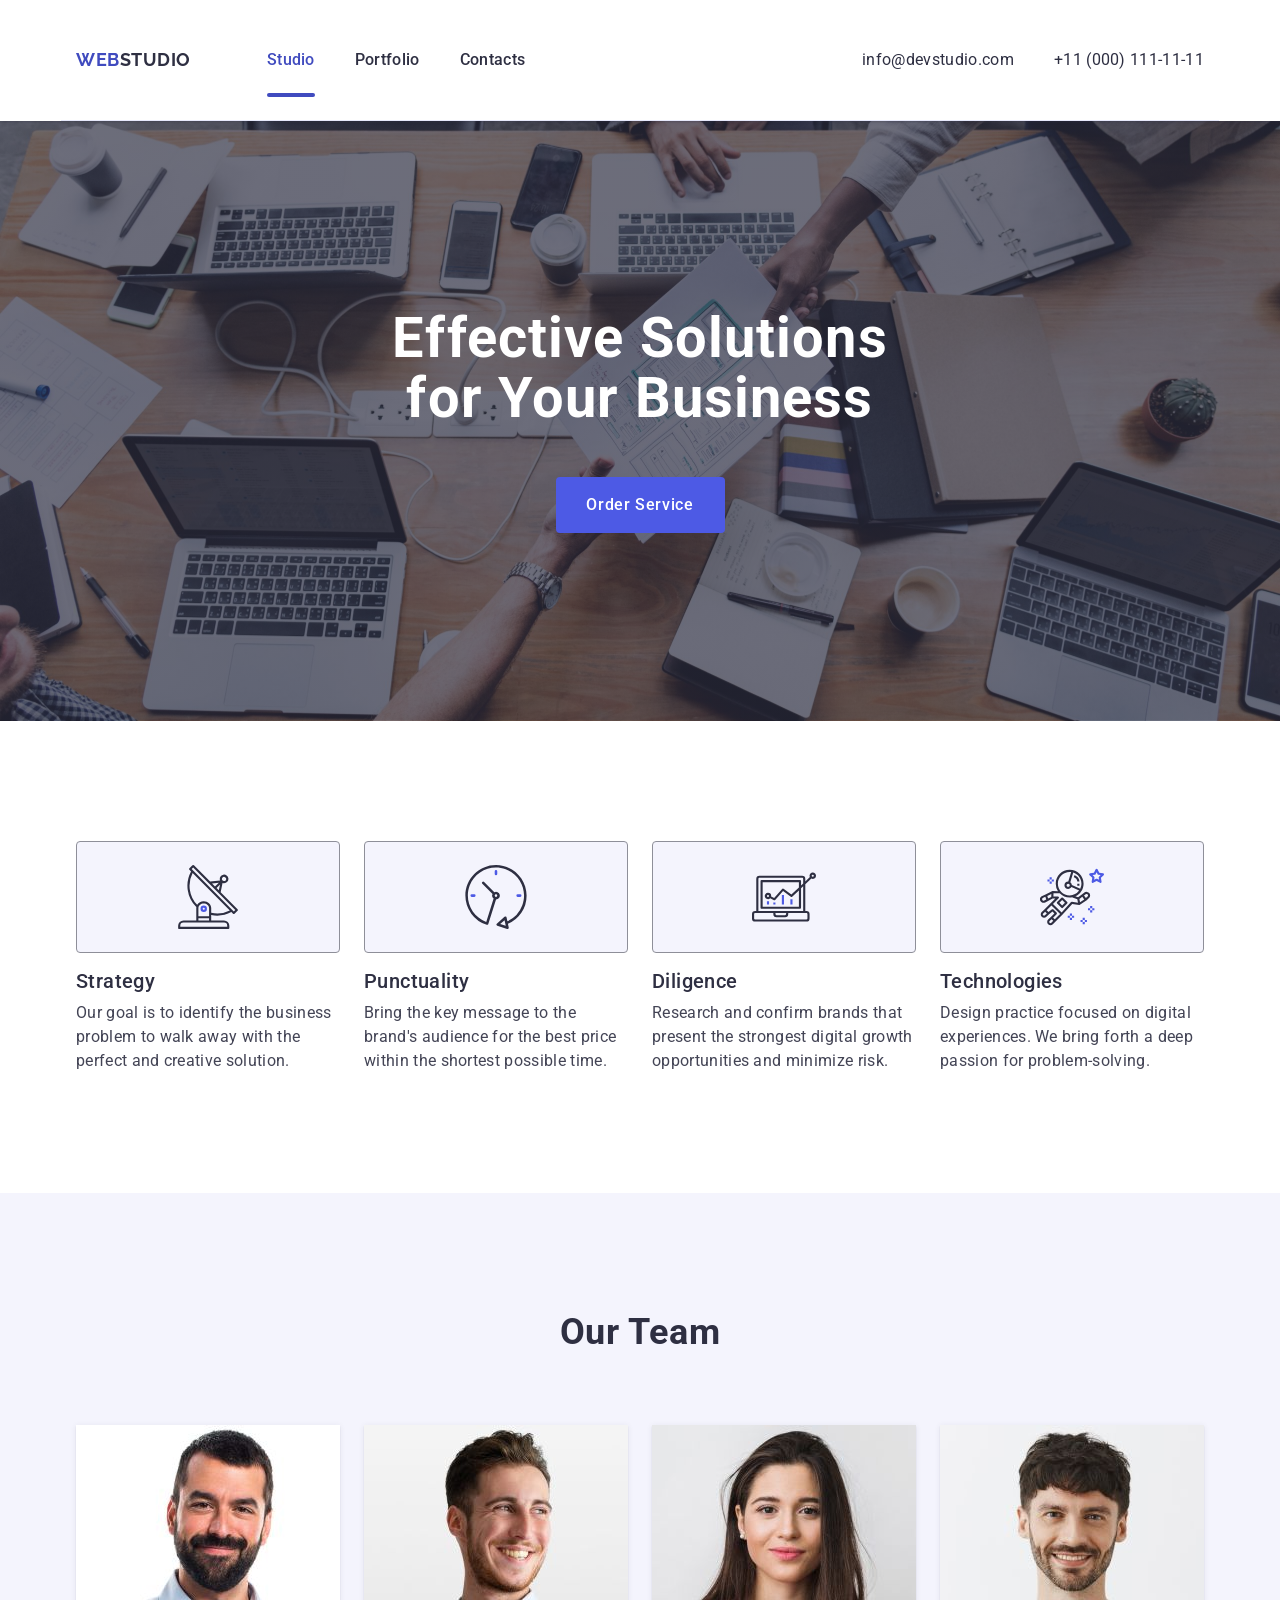
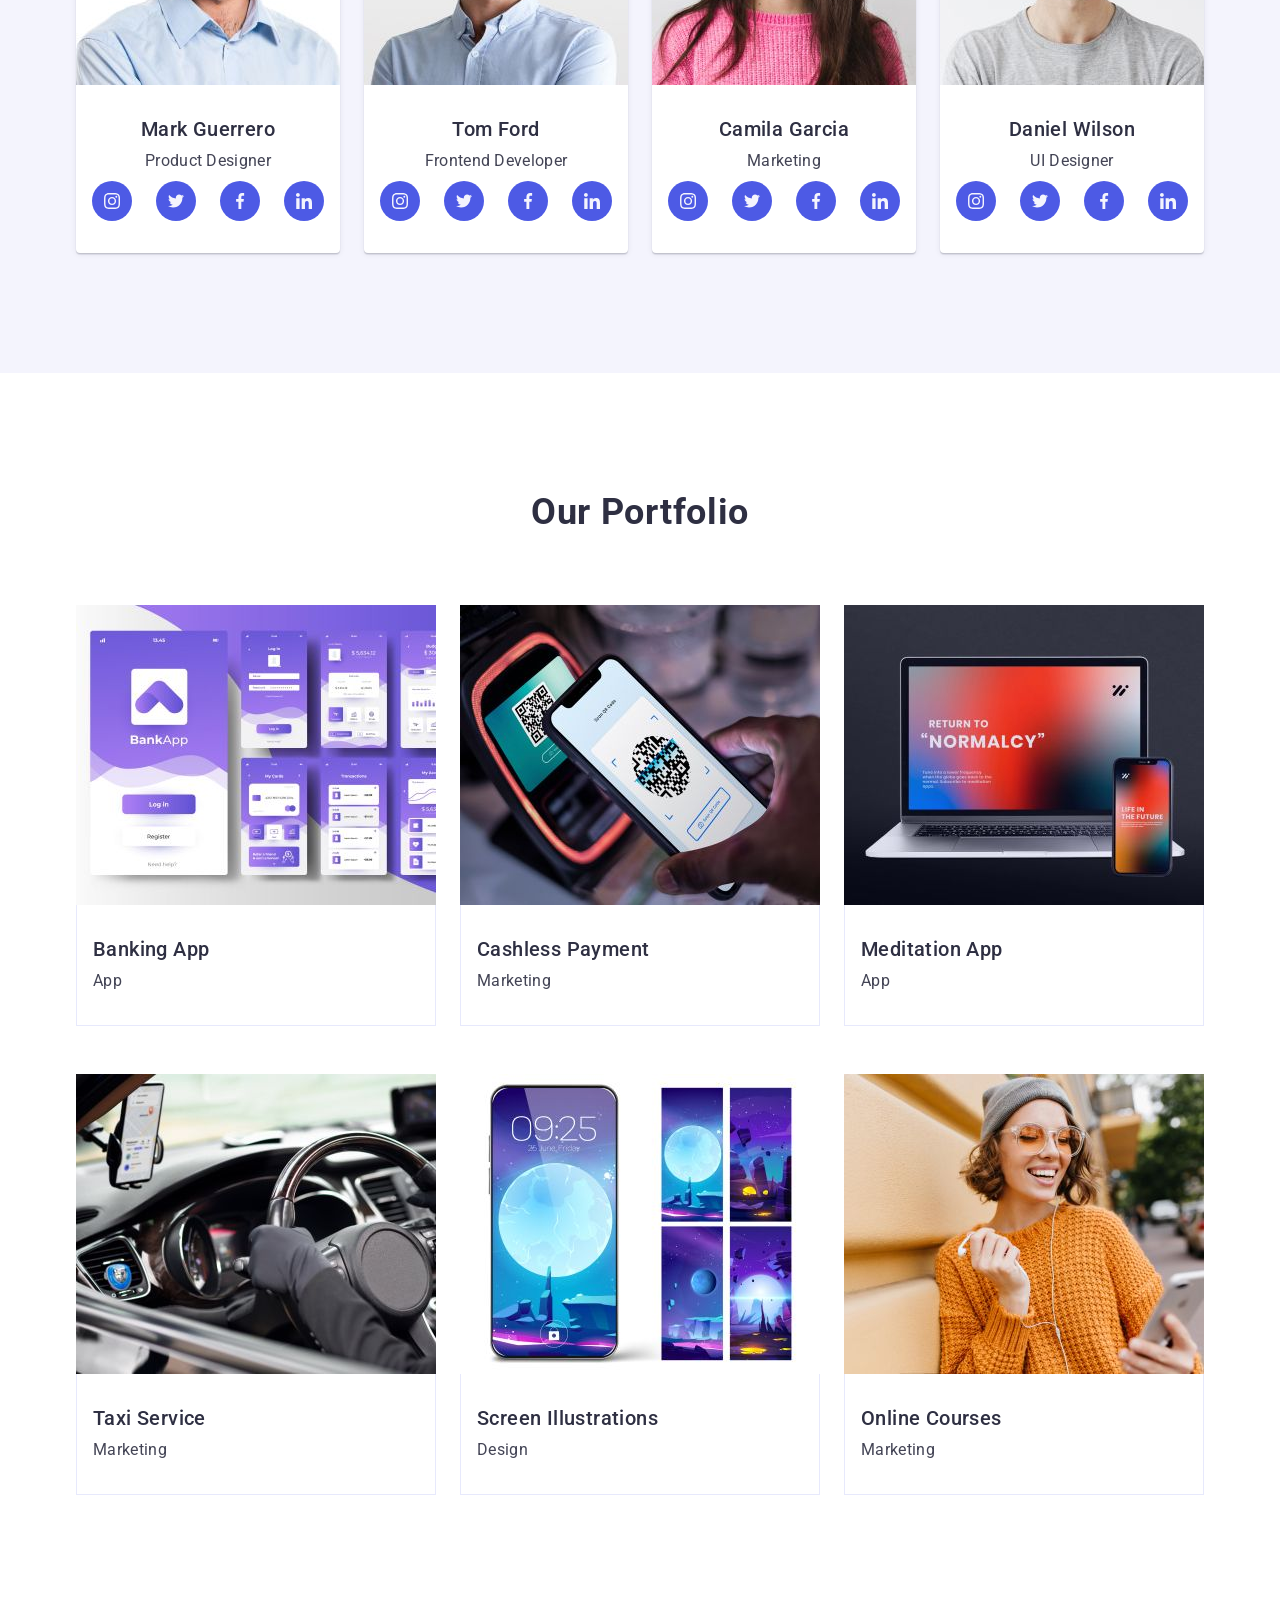
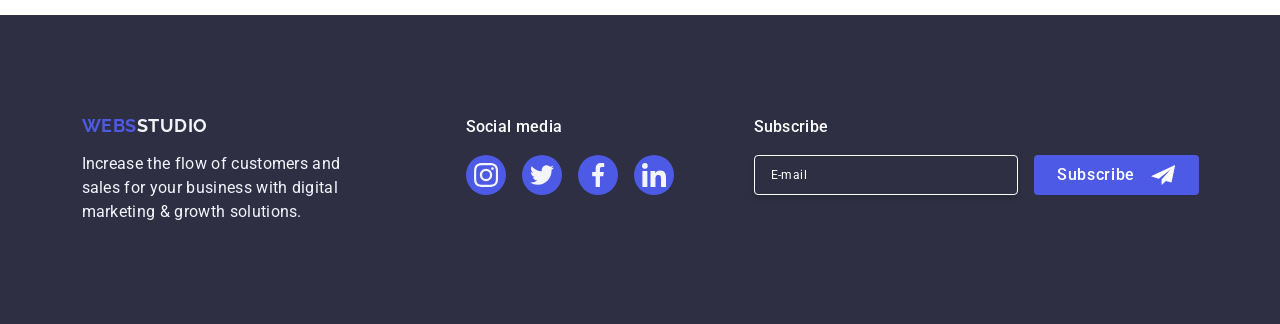
==== commit 8a473ba2: "fixed social-mobile" ====
--- a/index.html
+++ b/index.html
@@ -692,7 +692,7 @@
       </ul>
 
       <!-- mobile-menu-socials -->
-      <ul class="social-wrapper social-mobile">
+      <ul class="social-mobile">
         <li class="social-item">
           <a href="instagram" class="social-link-team">
             <svg class="socials-svg" width="16" height="16">
--- a/css/styles.css
+++ b/css/styles.css
@@ -1232,7 +1232,7 @@
   width: 100vw;
   height: 100vh;
   background-color: var(--color-white-background);
-  padding: 72px 16px 24px;
+  padding: 72px 24px 40px 24px;
   display: flex;
   flex-direction: column;
   transition: transform var(--transition);
@@ -1313,12 +1313,8 @@
 }
 
 .social-mobile {
-  margin-left: 16px;
-}
-
-.social-wrapper {
-  display: flex;
-  justify-content: center;
+  display: flex;
+  justify-content: space-between;
   align-items: center;
   gap: 40px;
 }
